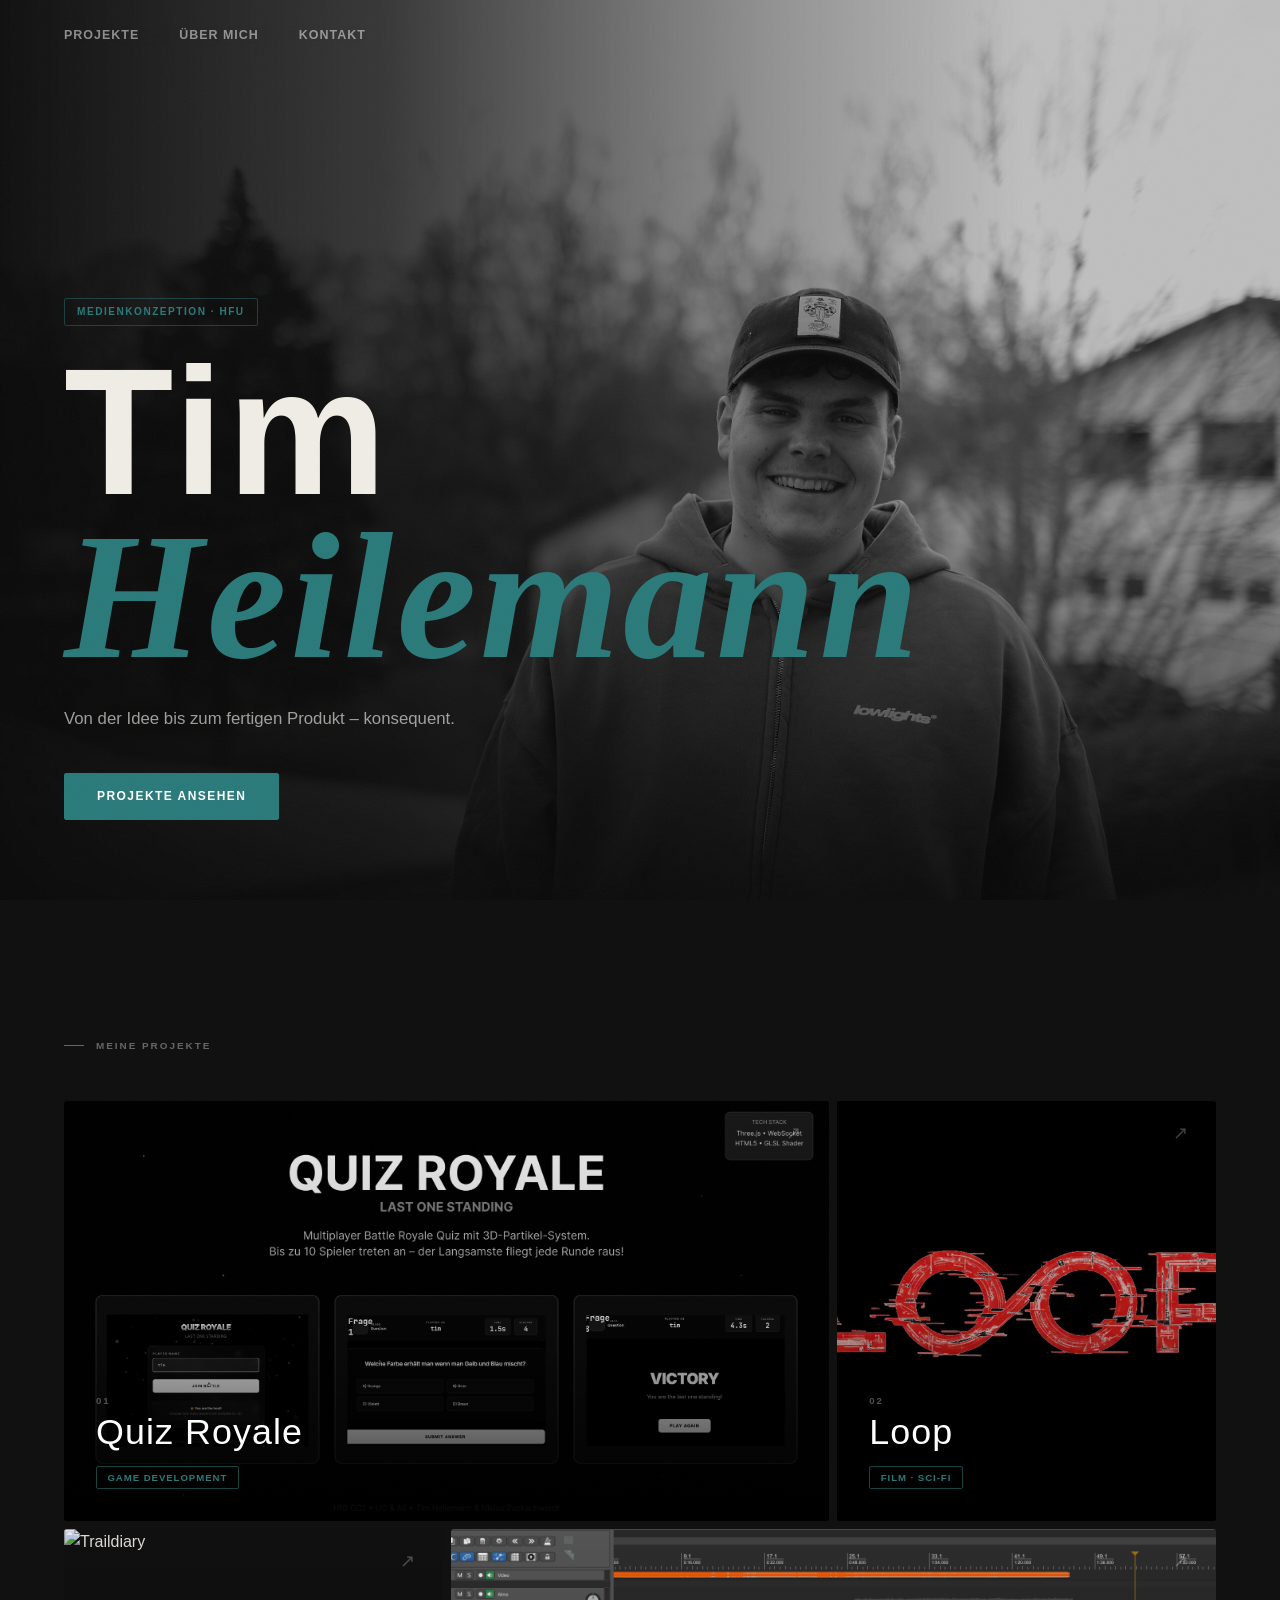
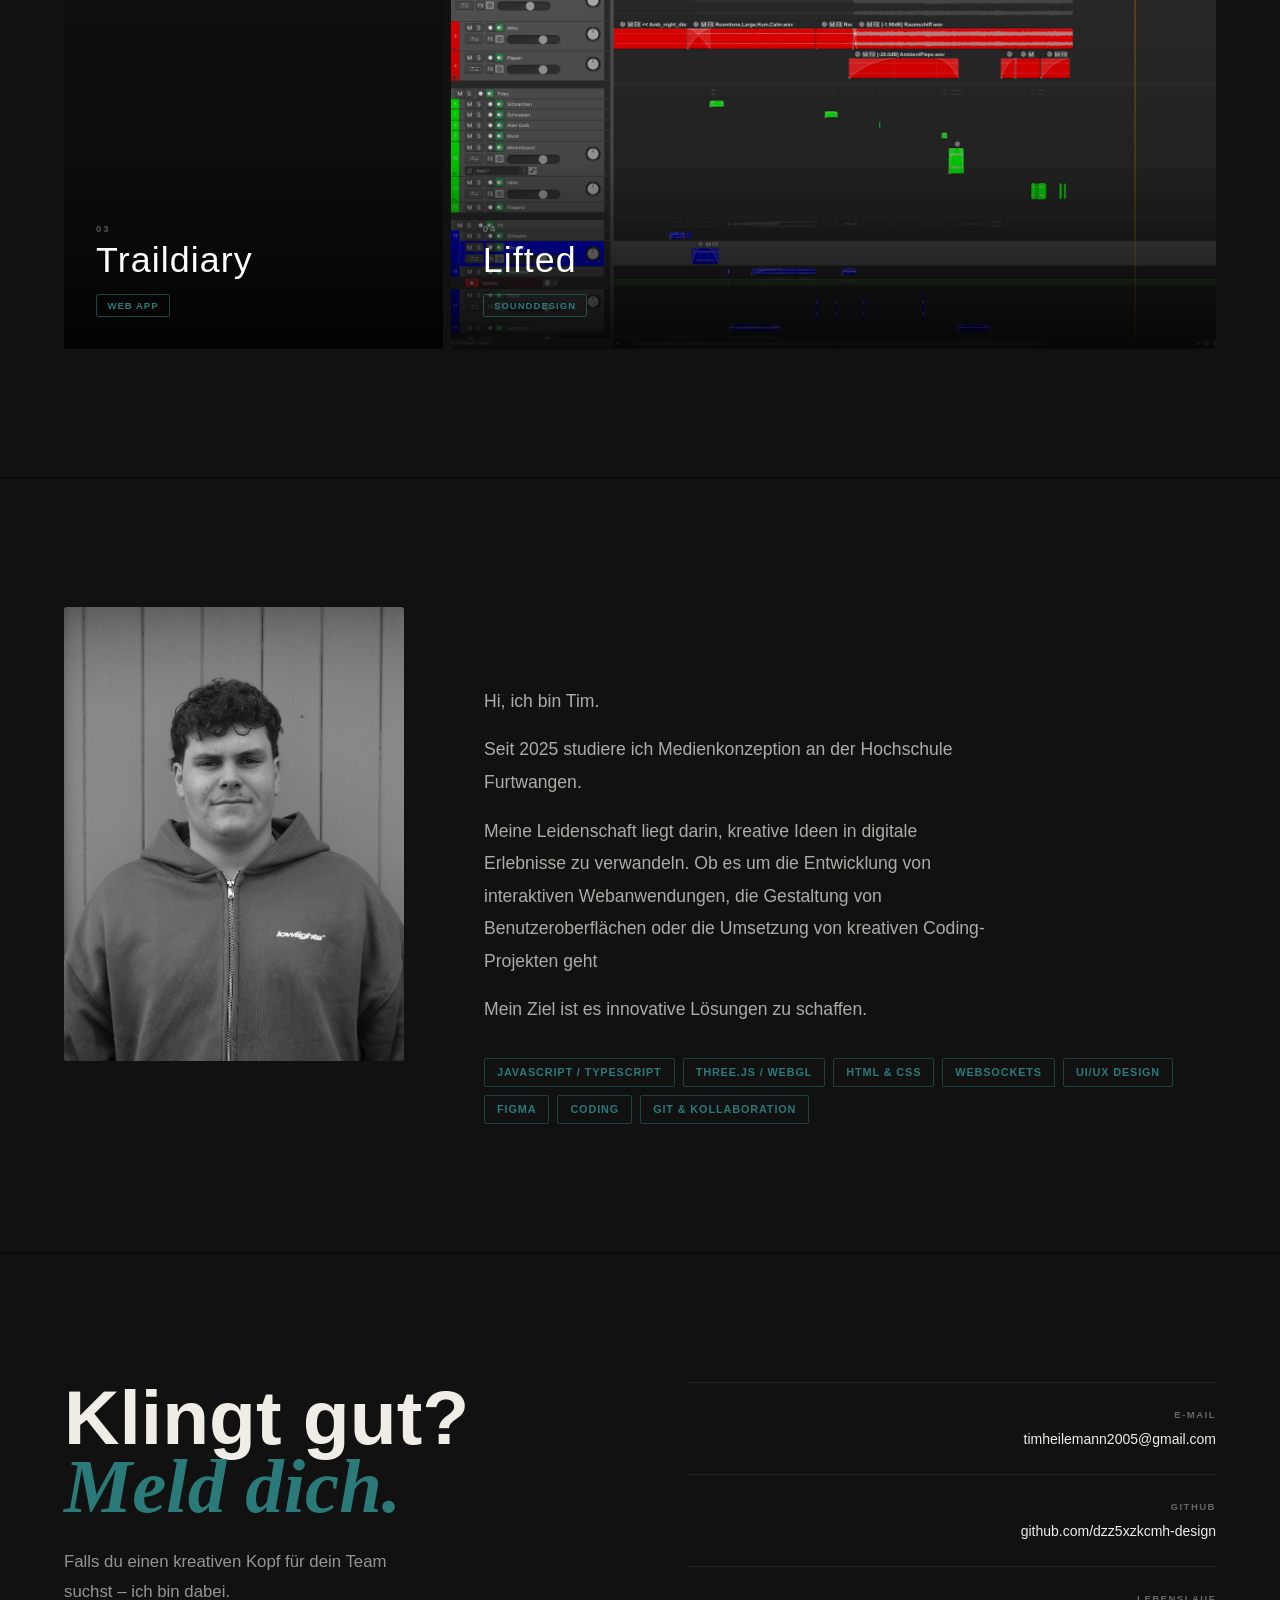
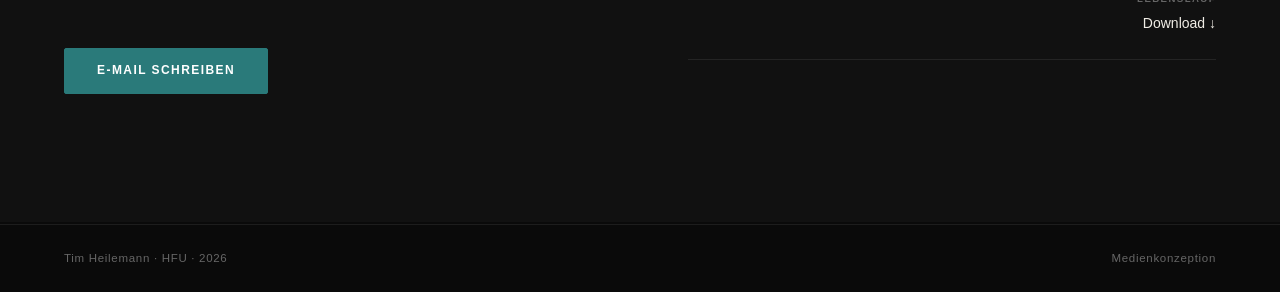
==== index.html @ 29edc364 "text rewrite" ====
<!DOCTYPE html>
<html lang="de">
<head>
  <meta charset="UTF-8">
  <meta name="viewport" content="width=device-width, initial-scale=1.0">
  <meta http-equiv="Content-Security-Policy" content="default-src 'self'; script-src 'self'; style-src 'self' 'unsafe-inline' https://fonts.googleapis.com; font-src 'self' https://fonts.gstatic.com; img-src 'self' data:; frame-src https://player.vimeo.com; form-action 'self' https://formspree.io; connect-src 'self' https://fonts.googleapis.com https://fonts.gstatic.com; base-uri 'self'; object-src 'none'">
  <title>Tim Heilemann — Portfolio</title>
  <link rel="preconnect" href="https://fonts.googleapis.com">
  <link rel="preconnect" href="https://fonts.gstatic.com" crossorigin>
  <link href="https://fonts.googleapis.com/css2?family=Syne:wght@400;500;700;800&family=Instrument+Serif:ital@0;1&family=Bebas+Neue&display=swap" rel="stylesheet">
  <link rel="stylesheet" href="style.css">
  <link rel="icon" type="image/x-icon" href="favicon.ico">
</head>
<body>

  <div class="cursor" id="cursor"></div>

  <nav>
    <button class="burger" id="burger" aria-label="Menü öffnen">
      <span></span><span></span><span></span>
    </button>
    <ul class="nav-links" id="nav-links">
      <li><a href="#projekte">Projekte</a></li>
      <li><a href="#about">Über mich</a></li>
      <li><a href="#kontakt">Kontakt</a></li>
    </ul>
  </nav>

  <section class="hero">
    <div class="hero-portrait">
      <img src="images/DSCF2323.JPG" alt="Tim Heilemann">
    </div>
    <div class="hero-fade"></div>
    <div class="hero-fade-bottom"></div>
    <div class="hero-content">
      <span class="hero-eyebrow">Medienkonzeption · HFU</span>
      <h1>Tim <br><em>Heilemann</em></h1>
      <p class="hero-sub">Von der Idee bis zum fertigen Produkt – konsequent.</p>
      <div class="hero-ctas">
        <a href="#projekte" class="btn btn-green">Projekte ansehen</a>
      </div>
    </div>
  </section>

  <section class="section" id="projekte">
    <div class="wrap">
      <div class="section-eyebrow">Meine Projekte</div>
    </div>
    <div class="projects-grid">

      <a class="project-card card-quiz-royale" href="quiz-royale.html">
        <img class="card-bg" src="images/quiz-royale-teaser.jpg" alt="Quiz Royale">
        <div class="card-overlay"></div>
        <div class="card-content">
          <span class="card-num">01</span>
          <span class="card-title">Quiz Royale</span>
          <span class="card-tag">Game Development</span>
        </div>
        <span class="card-arrow">↗</span>
      </a>

      <a class="project-card card-loop" href="loop.html">
        <img class="card-bg" src="images/loop-teaser.png" alt="Loop">
        <div class="card-overlay"></div>
        <div class="card-content">
          <span class="card-num">02</span>
          <span class="card-title">Loop</span>
          <span class="card-tag">Film · Sci-Fi</span>
        </div>
        <span class="card-arrow">↗</span>
      </a>

      <a class="project-card card-traildiary" href="traildiary.html">
        <img class="card-bg" src="images/traildiary1.png" alt="Traildiary">
        <div class="card-overlay"></div>
        <div class="card-content">
          <span class="card-num">03</span>
          <span class="card-title">Traildiary</span>
          <span class="card-tag">Web App</span>
        </div>
        <span class="card-arrow">↗</span>
      </a>

      <a class="project-card card-lifted" href="lifted.html">
        <img class="card-bg" src="images/Reaper.jpg" alt="Lifted">
        <div class="card-overlay"></div>
        <div class="card-content">
          <span class="card-num">04</span>
          <span class="card-title">Lifted</span>
          <span class="card-tag">Sounddesign</span>
        </div>
        <span class="card-arrow">↗</span>
      </a>

    </div>
  </section>

  <section class="section" id="about">
    <div class="wrap">
      <div class="about-grid">
        <div class="about-photo">
          <img src="images/DSCF2268.jpg" alt="Tim Heilemann">
        </div>
        <div class="about-text">
          <div class="section-eyebrow">Über mich</div>
         
        <p> Hi, ich bin Tim. </p>

        <p>   Seit 2025 studiere ich Medienkonzeption an der Hochschule Furtwangen. </p>

        <p>  Meine Leidenschaft liegt darin, kreative Ideen in digitale Erlebnisse zu verwandeln. 
            Ob es um die Entwicklung von interaktiven Webanwendungen, die Gestaltung von Benutzeroberflächen
            oder die Umsetzung von kreativen Coding-Projekten geht</p>

        <p> Mein Ziel ist es innovative Lösungen zu schaffen. </p>
        
       
          <div class="skills-tags">
            <span class="skill-tag">JavaScript / TypeScript</span>
            <span class="skill-tag">Three.js / WebGL</span>
            <span class="skill-tag">HTML &amp; CSS</span>
            <span class="skill-tag">WebSockets</span>
            <span class="skill-tag">UI/UX Design</span>
            <span class="skill-tag">Figma</span>
            <span class="skill-tag">Coding</span>
            <span class="skill-tag">Git &amp; Kollaboration</span>
          </div>
        </div>
      </div>
    </div>
  </section>

  <section class="section" id="kontakt">
    <div class="wrap">
      <div class="contact-grid">
        <div class="contact-left">
          <h2>Klingt gut? <br><em>Meld dich.</em></h2>
          <p>Falls du einen kreativen Kopf für dein Team suchst – ich bin dabei.</p>
          <a href="mailto:timheilemann2005@gmail.com" class="btn btn-green">E-Mail schreiben</a>
        </div>
        <div class="contact-right">
          <a href="mailto:timheilemann2005@gmail.com" class="c-link">
            <span class="c-link-label">E-Mail</span>
            timheilemann2005@gmail.com
          </a>
          <a href="https://github.com/dzz5xzkcmh-design" class="c-link" target="_blank" rel="noopener noreferrer">
            <span class="c-link-label">GitHub</span>
            github.com/dzz5xzkcmh-design
          </a>
          <a href="Lebenslauf-TimHeilemann.pdf" download class="c-link">
            <span class="c-link-label">Lebenslauf</span>
            Download ↓
          </a>
        </div>
      </div>
    </div>
  </section>

  <footer class="footer-full">
    <span class="footer-text">Tim Heilemann · HFU · 2026</span>
    <span class="footer-right">Medienkonzeption</span>
  </footer>

  <script src="main.js"></script>
</body>
</html>
---- style.css ----
*, *::before, *::after { box-sizing: border-box; margin: 0; padding: 0; }

:root {
  --bg: #0a0a0a;
  --bg-2: #111111;
  --bg-3: #1a1a1a;
  --border: rgba(255, 255, 255, 0.08);
  --text: #f0ede6;
  --muted: #666666;
  --accent: #2a7a7a;
  --accent-dim: rgba(42, 122, 122, 0.15);
  --sans: 'Syne', sans-serif;
  --serif: 'Instrument Serif', Georgia, serif;
  --display: 'Bebas Neue', sans-serif;
}

.wrap { max-width: 1600px; margin: 0 auto; padding: 0 clamp(1.5rem, 5vw, 5rem); }

html { scroll-behavior: smooth; overflow-x: hidden; }
body {
  font-family: var(--sans);
  background: var(--bg);
  color: var(--text);
  font-size: 16px;
  line-height: 1.6;
  min-height: 100vh;
  overflow-x: hidden;
}

/* NAV */
nav {
  position: fixed; top: 0; left: 0; right: 0; height: 72px;
  background: transparent;
  z-index: 100;
  display: flex; align-items: center; justify-content: space-between;
  padding: 0 clamp(1.5rem, 5vw, 5rem);
  transition: background 0.4s, border-color 0.4s;
}
nav.scrolled {
  background: rgba(10, 10, 10, 0.97);
  backdrop-filter: blur(16px);
  border-bottom: 1px solid var(--border);
}
.nav-logo {
  font-family: var(--sans);
  font-weight: 800;
  font-size: 0.85rem;
  letter-spacing: 0.1em;
  text-transform: uppercase;
  color: var(--text);
  text-decoration: none;
  flex-shrink: 0;
  transition: opacity 0.2s;
}
.nav-logo:hover { opacity: 0.6; }

/* BURGER */
.burger {
  background: none; border: none; cursor: pointer;
  display: flex; flex-direction: column; justify-content: center; gap: 5px;
  padding: 0.5rem; margin-left: auto; z-index: 10;
}
.burger span {
  display: block; width: 22px; height: 2px;
  background: var(--text); border-radius: 2px;
  transition: transform 0.3s, opacity 0.2s;
}
.burger.open span:nth-child(1) { transform: translateY(7px) rotate(45deg); }
.burger.open span:nth-child(2) { opacity: 0; }
.burger.open span:nth-child(3) { transform: translateY(-7px) rotate(-45deg); }

/* NAV LINKS — mobile dropdown */
.nav-links {
  list-style: none;
  position: absolute; top: 72px; right: clamp(1.5rem, 5vw, 5rem);
  flex-direction: column; gap: 0;
  background: rgba(10, 10, 10, 0.98);
  backdrop-filter: blur(20px);
  border: 1px solid var(--border);
  border-radius: 3px; min-width: 200px;
  padding: 0.5rem 0;
  display: flex;
  opacity: 0; pointer-events: none;
  transform: translateY(-6px);
  transition: opacity 0.2s, transform 0.2s;
}
.nav-links.open { opacity: 1; pointer-events: all; transform: translateY(0); }
.nav-links a {
  display: block; padding: 0.85rem 1.5rem;
  font-size: 0.78rem; font-weight: 600; letter-spacing: 0.08em; text-transform: uppercase;
  color: rgba(255, 255, 255, 0.55); text-decoration: none;
  transition: color 0.15s, background 0.15s;
}
.nav-links a:hover { color: var(--text); background: rgba(255, 255, 255, 0.04); }

/* NAV LINKS — desktop horizontal */
@media (min-width: 769px) {
  .burger { display: none; }
  .nav-links {
    position: static;
    flex-direction: row; gap: 2.5rem;
    background: transparent; border: none; border-radius: 0;
    min-width: 0; padding: 0;
    opacity: 1; pointer-events: all; transform: none;
  }
  .nav-links a {
    padding: 0;
    font-size: 0.78rem;
    color: rgba(255, 255, 255, 0.5);
  }
  .nav-links a:hover { background: transparent; color: var(--text); }
}

/* HERO */
.hero {
  position: relative; overflow: hidden;
  min-height: 100vh;
  display: flex; align-items: flex-end;
}
.hero-portrait {
  position: absolute; inset: 0;
  pointer-events: none; will-change: transform;
}
.hero-portrait img {
  width: 100%; height: 115%; margin-top: -7.5%;
  object-fit: cover; object-position: 65% 20%; display: block;
  filter: grayscale(1) contrast(1.05) brightness(0.75);
}
.hero-fade {
  position: absolute; inset: 0;
  background: linear-gradient(to right,
    rgba(10,10,10,0.97) 0%,
    rgba(10,10,10,0.75) 30%,
    rgba(10,10,10,0.25) 60%,
    transparent 80%);
  pointer-events: none; z-index: 1;
}
.hero-fade-bottom {
  position: absolute; inset: 0;
  background: linear-gradient(to top,
    rgba(10,10,10,0.85) 0%,
    transparent 40%);
  pointer-events: none; z-index: 1;
}
.hero-content {
  position: relative; z-index: 3;
  padding: 0 clamp(1.5rem, 5vw, 5rem) 5rem;
  max-width: 740px;
}
.hero-eyebrow {
  display: inline-flex; align-items: center; gap: 0.6rem;
  font-size: 0.63rem; font-weight: 700; letter-spacing: 0.15em; text-transform: uppercase;
  color: var(--accent);
  border: 1px solid rgba(42, 122, 122, 0.45);
  padding: 0.3rem 0.75rem; border-radius: 2px;
  margin-bottom: 1.5rem;
}
.hero h1 {
  font-family: var(--display);
  font-size: clamp(5rem, 14vw, 13rem);
  line-height: 0.92; letter-spacing: 0.02em;
  color: var(--text);
  margin-bottom: 1.5rem;
}
.hero h1 em {
  font-family: var(--serif);
  font-style: italic;
  color: var(--accent);
  display: block;
}
.hero-sub {
  font-size: 1.05rem;
  color: rgba(240, 237, 230, 0.65);
  max-width: 420px;
  margin-bottom: 2.5rem;
  line-height: 1.75; font-weight: 400;
}

/* BUTTONS */
.btn {
  display: inline-block;
  padding: 0.8rem 2rem;
  font-family: var(--sans); font-size: 0.75rem; font-weight: 700;
  letter-spacing: 0.12em; text-transform: uppercase;
  border-radius: 2px; text-decoration: none;
  transition: all 0.2s; cursor: pointer; border: 1px solid transparent;
}
.btn-green {
  background: var(--accent);
  color: #fff;
  border-color: var(--accent);
}
.btn-green:hover {
  background: #3a9090;
  border-color: #3a9090;
}
.btn-ghost {
  background: transparent;
  color: var(--text);
  border-color: rgba(240, 237, 230, 0.25);
}
.btn-ghost:hover { border-color: var(--text); }

/* SECTIONS */
.section { padding: 8rem 0; background: var(--bg-2); margin-bottom: 2px; }
.section-eyebrow {
  font-size: 0.62rem; font-weight: 700; letter-spacing: 0.2em; text-transform: uppercase;
  color: var(--muted);
  display: inline-flex; align-items: center; gap: 0.75rem;
  margin-bottom: 3rem;
}
.section-eyebrow::before {
  content: ''; display: block;
  width: 20px; height: 1px;
  background: var(--muted);
}

/* PROJECT GRID */
.projects-grid {
  display: grid;
  grid-template-columns: repeat(3, 1fr);
  grid-template-rows: 420px 420px;
  gap: 8px;
  padding: 0 clamp(1.5rem, 5vw, 5rem);
}
.card-quiz-royale { grid-column: 1 / 3; }
.card-loop        { grid-column: 3; }
.card-traildiary  { grid-column: 1; }
.card-lifted      { grid-column: 2 / 4; }

.project-card {
  position: relative; overflow: hidden;
  text-decoration: none; color: inherit;
  border-radius: 3px;
  background: var(--bg-2);
  display: block;
  /* fly-in animation */
  opacity: 0;
  transform: translateY(52px);
  transition:
    opacity 0.75s cubic-bezier(0.16, 1, 0.3, 1),
    transform 0.75s cubic-bezier(0.16, 1, 0.3, 1);
}
.project-card:nth-child(1) { transition-delay: 0s; }
.project-card:nth-child(2) { transition-delay: 0.12s; }
.project-card:nth-child(3) { transition-delay: 0.24s; }
.project-card:nth-child(4) { transition-delay: 0.36s; }
.project-card.visible { opacity: 1; transform: translateY(0); }

.card-bg {
  position: absolute; inset: 0;
  width: 100%; height: 100%;
  object-fit: cover; display: block;
  transition: transform 0.7s cubic-bezier(0.4, 0, 0.2, 1);
}
.project-card:hover .card-bg { transform: scale(1.05); }

.card-overlay {
  position: absolute; inset: 0;
  background: linear-gradient(to top,
    rgba(0,0,0,0.88) 0%,
    rgba(0,0,0,0.25) 45%,
    rgba(0,0,0,0.08) 100%);
  transition: background 0.4s;
}
.project-card:hover .card-overlay {
  background: linear-gradient(to top,
    rgba(0,0,0,0.92) 0%,
    rgba(0,0,0,0.4) 50%,
    rgba(0,0,0,0.15) 100%);
}

.card-content {
  position: absolute; bottom: 2rem; left: 2rem;
  z-index: 2;
}
.card-num {
  display: block;
  font-size: 0.6rem; font-weight: 700; letter-spacing: 0.2em;
  color: rgba(255,255,255,0.3); text-transform: uppercase;
  margin-bottom: 0.4rem;
}
.card-title {
  font-family: var(--display);
  font-size: clamp(1.75rem, 2.8vw, 2.6rem);
  letter-spacing: 0.03em;
  color: #fff;
  line-height: 1;
  margin-bottom: 0.75rem;
  display: block;
}
.card-tag {
  display: inline-block;
  font-size: 0.6rem; font-weight: 700; letter-spacing: 0.1em; text-transform: uppercase;
  color: var(--accent);
  border: 1px solid rgba(42, 122, 122, 0.55);
  padding: 0.2rem 0.65rem; border-radius: 2px;
}
.card-arrow {
  position: absolute; top: 1.5rem; right: 1.75rem;
  font-size: 1.1rem;
  color: rgba(255,255,255,0.25);
  z-index: 2;
  transition: color 0.25s, transform 0.25s;
  line-height: 1;
}
.project-card:hover .card-arrow {
  color: rgba(255,255,255,0.9);
  transform: translate(4px, -4px);
}

/* ABOUT */
.about-grid {
  display: grid;
  grid-template-columns: 340px 1fr;
  gap: 5rem;
  align-items: start;
}
.about-photo {
  border-radius: 3px; overflow: hidden;
  aspect-ratio: 3/4;
  background: var(--bg-3);
}
.about-photo img {
  width: 100%; height: 100%;
  object-fit: cover; object-position: center top; display: block;
  filter: grayscale(1);
}
.about-text { padding-top: 0.25rem; }
.about-text p {
  font-size: 1.1rem;
  color: rgba(240, 237, 230, 0.7);
  line-height: 1.85;
  margin-bottom: 1rem;
  max-width: 520px;
}
.skills-tags {
  display: flex; flex-wrap: wrap; gap: 0.5rem;
  margin-top: 2rem;
}
.skill-tag {
  display: inline-block;
  font-size: 0.68rem; font-weight: 700; letter-spacing: 0.08em; text-transform: uppercase;
  color: var(--accent);
  border: 1px solid rgba(42, 122, 122, 0.45);
  padding: 0.3rem 0.75rem; border-radius: 2px;
}

/* CONTACT */
.contact-grid {
  display: grid;
  grid-template-columns: 1fr 1fr;
  gap: 6rem;
  align-items: start;
}
.contact-left h2 {
  font-family: var(--display);
  font-size: clamp(3rem, 6vw, 6.5rem);
  line-height: 0.92;
  color: var(--text);
  margin-bottom: 1.5rem;
}
.contact-left h2 em {
  font-family: var(--serif);
  font-style: italic;
  color: var(--accent);
  display: block;
}
.contact-left p {
  font-size: 1.05rem;
  color: rgba(240, 237, 230, 0.6);
  line-height: 1.8;
  margin-bottom: 2.5rem;
  max-width: 360px;
}
.contact-right {
  display: flex; flex-direction: column;
  text-align: right;
}
.c-link {
  display: flex; flex-direction: column; align-items: flex-end;
  padding: 1.5rem 0;
  border-bottom: 1px solid var(--border);
  text-decoration: none; color: var(--text);
  font-size: 0.875rem;
  transition: color 0.2s;
}
.c-link:first-child { border-top: 1px solid var(--border); }
.c-link:hover { color: rgba(240, 237, 230, 0.5); }
.c-link-label {
  font-size: 0.6rem; font-weight: 700; letter-spacing: 0.15em; text-transform: uppercase;
  color: var(--muted);
  margin-bottom: 0.35rem;
}

/* FOOTER */
.footer-full {
  border-top: 1px solid var(--border);
  padding: 1.5rem clamp(1.5rem, 5vw, 5rem);
  display: flex; justify-content: space-between; align-items: center;
}
.footer-text, .footer-right {
  font-size: 0.72rem;
  color: var(--muted);
  letter-spacing: 0.06em;
}

/* DETAIL PAGES */
.project-hero { padding: calc(72px + 5rem) 0 4rem; position: relative; overflow: hidden; }
.back-link {
  display: inline-flex; align-items: center; gap: 0.5rem;
  font-size: 0.72rem; font-weight: 700; letter-spacing: 0.08em; text-transform: uppercase;
  color: rgba(255,255,255,0.4); text-decoration: none;
  margin-bottom: 3rem; transition: color 0.2s;
}
.back-link:hover { color: rgba(255,255,255,0.85); }
.project-hero-meta { display: flex; align-items: center; gap: 0.75rem; margin-bottom: 1.5rem; flex-wrap: wrap; }
.project-hero h1 {
  font-family: var(--display);
  font-size: clamp(3.5rem, 9vw, 9rem);
  line-height: 0.95; letter-spacing: 0.01em;
  color: var(--text); margin-bottom: 1.5rem;
}
.project-hero h1 em { font-family: var(--serif); font-style: italic; color: rgba(255,255,255,0.8); }
.project-hero-desc { font-size: 1.05rem; color: rgba(240,237,230,0.65); max-width: 600px; line-height: 1.75; margin-bottom: 2rem; }
.project-hero-links { display: flex; gap: 1rem; flex-wrap: wrap; }

.project-tag {
  display: inline-block;
  font-size: 0.6rem; font-weight: 700; letter-spacing: 0.1em; text-transform: uppercase;
  color: var(--accent);
  border: 1px solid rgba(42,122,122,0.5);
  padding: 0.2rem 0.65rem; border-radius: 2px;
}

.video-section { padding: 3rem 0; }
.video-wrap {
  position: relative; padding-bottom: 56.25%; height: 0; overflow: hidden;
  border-radius: 4px; background: #000;
}
.video-wrap iframe { position: absolute; top: 0; left: 0; width: 100%; height: 100%; border: none; }

.detail-grid { display: grid; grid-template-columns: 1fr 1fr; gap: 1.5rem; margin: 4rem 0; }
.detail-block {
  border: 1px solid var(--border); border-radius: 3px;
  padding: 2rem; background: rgba(255,255,255,0.03);
}
.detail-block h3 {
  font-size: 0.6rem; font-weight: 700; letter-spacing: 0.15em; text-transform: uppercase;
  color: var(--accent); margin-bottom: 1rem;
}
.detail-block ul { list-style: none; display: flex; flex-direction: column; gap: 0.5rem; }
.detail-block ul li {
  font-size: 0.875rem; color: rgba(255,255,255,0.5);
  display: flex; align-items: center; gap: 0.6rem;
}
.detail-block ul li::before {
  content: ''; display: block; width: 4px; height: 4px;
  background: var(--accent); border-radius: 50%; flex-shrink: 0;
}

.highlight-section { padding: 3rem 0; }
.highlight-section h2 { font-family: var(--display); font-size: 3rem; line-height: 1.1; color: var(--text); margin-bottom: 1.25rem; }
.highlight-section h2 em { font-family: var(--serif); font-style: italic; color: rgba(255,255,255,0.65); }
.highlight-section p { font-size: 1.05rem; color: rgba(240,237,230,0.65); line-height: 1.85; max-width: 680px; margin-bottom: 1rem; }

.film-quote {
  border-left: 2px solid var(--accent);
  padding: 1.25rem 2rem; margin: 3rem 0;
  background: rgba(42,122,122,0.07);
  border-radius: 0 3px 3px 0;
}
.film-quote p { font-family: var(--serif); font-size: 1.2rem; font-style: italic; color: rgba(240,237,230,0.75); line-height: 1.5; }

.divider { border: none; border-top: 1px solid var(--border); margin: 3rem 0; }

.nav-projects {
  display: flex; justify-content: space-between; align-items: center;
  padding: 2rem 0; border-top: 1px solid var(--border); margin-top: 4rem;
}
.nav-projects a {
  font-size: 0.78rem; font-weight: 700; letter-spacing: 0.08em; text-transform: uppercase;
  color: var(--muted); text-decoration: none; transition: color 0.2s;
}
.nav-projects a:hover { color: var(--text); }

/* PROJECT HERO BG */
.project-hero-bg { position: absolute; inset: 0; z-index: 0; pointer-events: none; }
.project-hero-bg img {
  width: 100%; height: 100%;
  object-fit: cover; object-position: center top; display: block;
  filter: brightness(0.35);
}
.project-hero-bg img.blurred { filter: brightness(0.3) blur(6px); transform: scale(1.03); }
.project-hero-bg img.centered { object-position: center center; }
.project-hero .wrap { position: relative; z-index: 1; }

/* LIFTED SPLIT */
.lifted-split { display: grid; grid-template-columns: 1fr 1fr; gap: 4rem; align-items: center; }
.lifted-split-text h2 { margin-bottom: 1.25rem; }
.lifted-split-img img { width: 100%; border-radius: 4px; display: block; }
.lifted-credit { font-size: 0.72rem; color: rgba(255,255,255,0.28); margin-top: 1.5rem; }

/* SCREENSHOTS */
.screenshots-section { padding: 3rem 0; }
.screenshots-grid { display: grid; grid-template-columns: repeat(3, 1fr); gap: 1rem; }
.screenshot-item { border-radius: 4px; overflow: hidden; aspect-ratio: 16/10; cursor: zoom-in; }
.screenshot-item img { width: 100%; height: 100%; object-fit: cover; display: block; transition: transform 0.4s ease; }
.screenshot-item:hover img { transform: scale(1.03); }

/* PROJECT IMG WRAP */
.project-img-wrap { max-width: 900px; margin: 0 auto; }
.project-img-wrap img { width: 100%; height: auto; display: block; border-radius: 6px; }

/* GRAIN TEXTURE */
body::after {
  content: ''; position: fixed; inset: 0;
  z-index: 9997; pointer-events: none;
  opacity: 0.035;
  background-image: url("data:image/svg+xml,%3Csvg xmlns='http://www.w3.org/2000/svg' width='300' height='300'%3E%3Cfilter id='n'%3E%3CfeTurbulence type='fractalNoise' baseFrequency='0.75' numOctaves='4' stitchTiles='stitch'/%3E%3C/filter%3E%3Crect width='300' height='300' filter='url(%23n)'/%3E%3C/svg%3E");
  animation: grain 0.5s steps(1) infinite;
}
@keyframes grain {
  0%  { background-position: 0% 0%; }
  10% { background-position: -5% -10%; }
  20% { background-position: -15% 5%; }
  30% { background-position: 7% -25%; }
  40% { background-position: -5% 25%; }
  50% { background-position: -15% 10%; }
  60% { background-position: 15% 0%; }
  70% { background-position: 0% 15%; }
  80% { background-position: 3% 35%; }
  90% { background-position: -10% 10%; }
}

/* CURSOR */
.cursor {
  position: fixed; width: 32px; height: 32px;
  background: transparent;
  border: 1.5px solid var(--accent);
  border-radius: 50%;
  pointer-events: none; z-index: 9999;
  top: 0; left: 0; transform: translate(-50%, -50%);
  transition: width 0.25s ease, height 0.25s ease, opacity 0.25s ease, border-color 0.25s ease;
  opacity: 0;
}
.cursor.active { opacity: 1; }
.cursor.hovered { width: 52px; height: 52px; border-color: rgba(42, 122, 122, 0.5); }

/* HERO LOAD ANIMATIONS */
@keyframes heroIn {
  from { opacity: 0; transform: translateY(36px); }
  to   { opacity: 1; transform: translateY(0); }
}
.hero-eyebrow   { animation: heroIn 1s cubic-bezier(0.16, 1, 0.3, 1) 0.05s both; }
.hero-content h1 { animation: heroIn 1s cubic-bezier(0.16, 1, 0.3, 1) 0.18s both; }
.hero-sub        { animation: heroIn 1s cubic-bezier(0.16, 1, 0.3, 1) 0.33s both; }
.hero-ctas       { animation: heroIn 1s cubic-bezier(0.16, 1, 0.3, 1) 0.48s both; }

/* SCROLL ANIMATIONS */
.fade-in {
  opacity: 0; transform: translateY(28px);
  transition: opacity 0.7s cubic-bezier(0.16, 1, 0.3, 1), transform 0.7s cubic-bezier(0.16, 1, 0.3, 1);
}
.fade-in.visible { opacity: 1; transform: translateY(0); }
.fade-in.delay-1 { transition-delay: 0.1s; }
.fade-in.delay-2 { transition-delay: 0.2s; }
.fade-in.delay-3 { transition-delay: 0.3s; }

/* LIGHTBOX */
.lightbox {
  position: fixed; inset: 0; z-index: 1000;
  background: rgba(0,0,0,0.93);
  display: flex; align-items: center; justify-content: center;
  opacity: 0; pointer-events: none; transition: opacity 0.25s;
}
.lightbox.open { opacity: 1; pointer-events: all; }
.lightbox img { max-width: 90vw; max-height: 90vh; object-fit: contain; border-radius: 3px; transform: scale(0.95); transition: transform 0.25s; }
.lightbox.open img { transform: scale(1); }
.lightbox-close { position: absolute; top: 1.5rem; right: 2rem; font-size: 2rem; color: rgba(255,255,255,0.45); cursor: pointer; line-height: 1; transition: color 0.2s; background: none; border: none; }
.lightbox-close:hover { color: #fff; }

/* RESPONSIVE */
@media (max-width: 900px) {
  .projects-grid {
    grid-template-columns: 1fr 1fr;
    grid-template-rows: 300px 300px;
  }
  .card-quiz-royale { grid-column: 1 / 3; }
  .card-loop        { grid-column: 1; }
  .card-traildiary  { grid-column: 2; }
  .card-lifted      { grid-column: 1 / 3; }
}

@media (max-width: 768px) {
  .screenshots-grid { grid-template-columns: 1fr; }
  .about-grid { grid-template-columns: 1fr; gap: 2.5rem; }
  .about-photo { max-width: 260px; aspect-ratio: 1/1; }
  .contact-grid { grid-template-columns: 1fr; gap: 3.5rem; }
  .contact-right { text-align: left; }
  .c-link { align-items: flex-start; }
  .detail-grid { grid-template-columns: 1fr; }
  .lifted-split { grid-template-columns: 1fr; }
  .nav-projects { flex-direction: column; gap: 0.75rem; align-items: flex-start; }
}

@media (max-width: 560px) {
  .projects-grid {
    grid-template-columns: 1fr;
    grid-template-rows: auto;
  }
  .card-quiz-royale,
  .card-loop,
  .card-traildiary,
  .card-lifted { grid-column: 1; height: 260px; }
  .hero h1 { font-size: clamp(3.5rem, 14vw, 6rem); }
  .hero-sub { font-size: 0.9rem; }
  .section { padding: 5rem 0; }
}
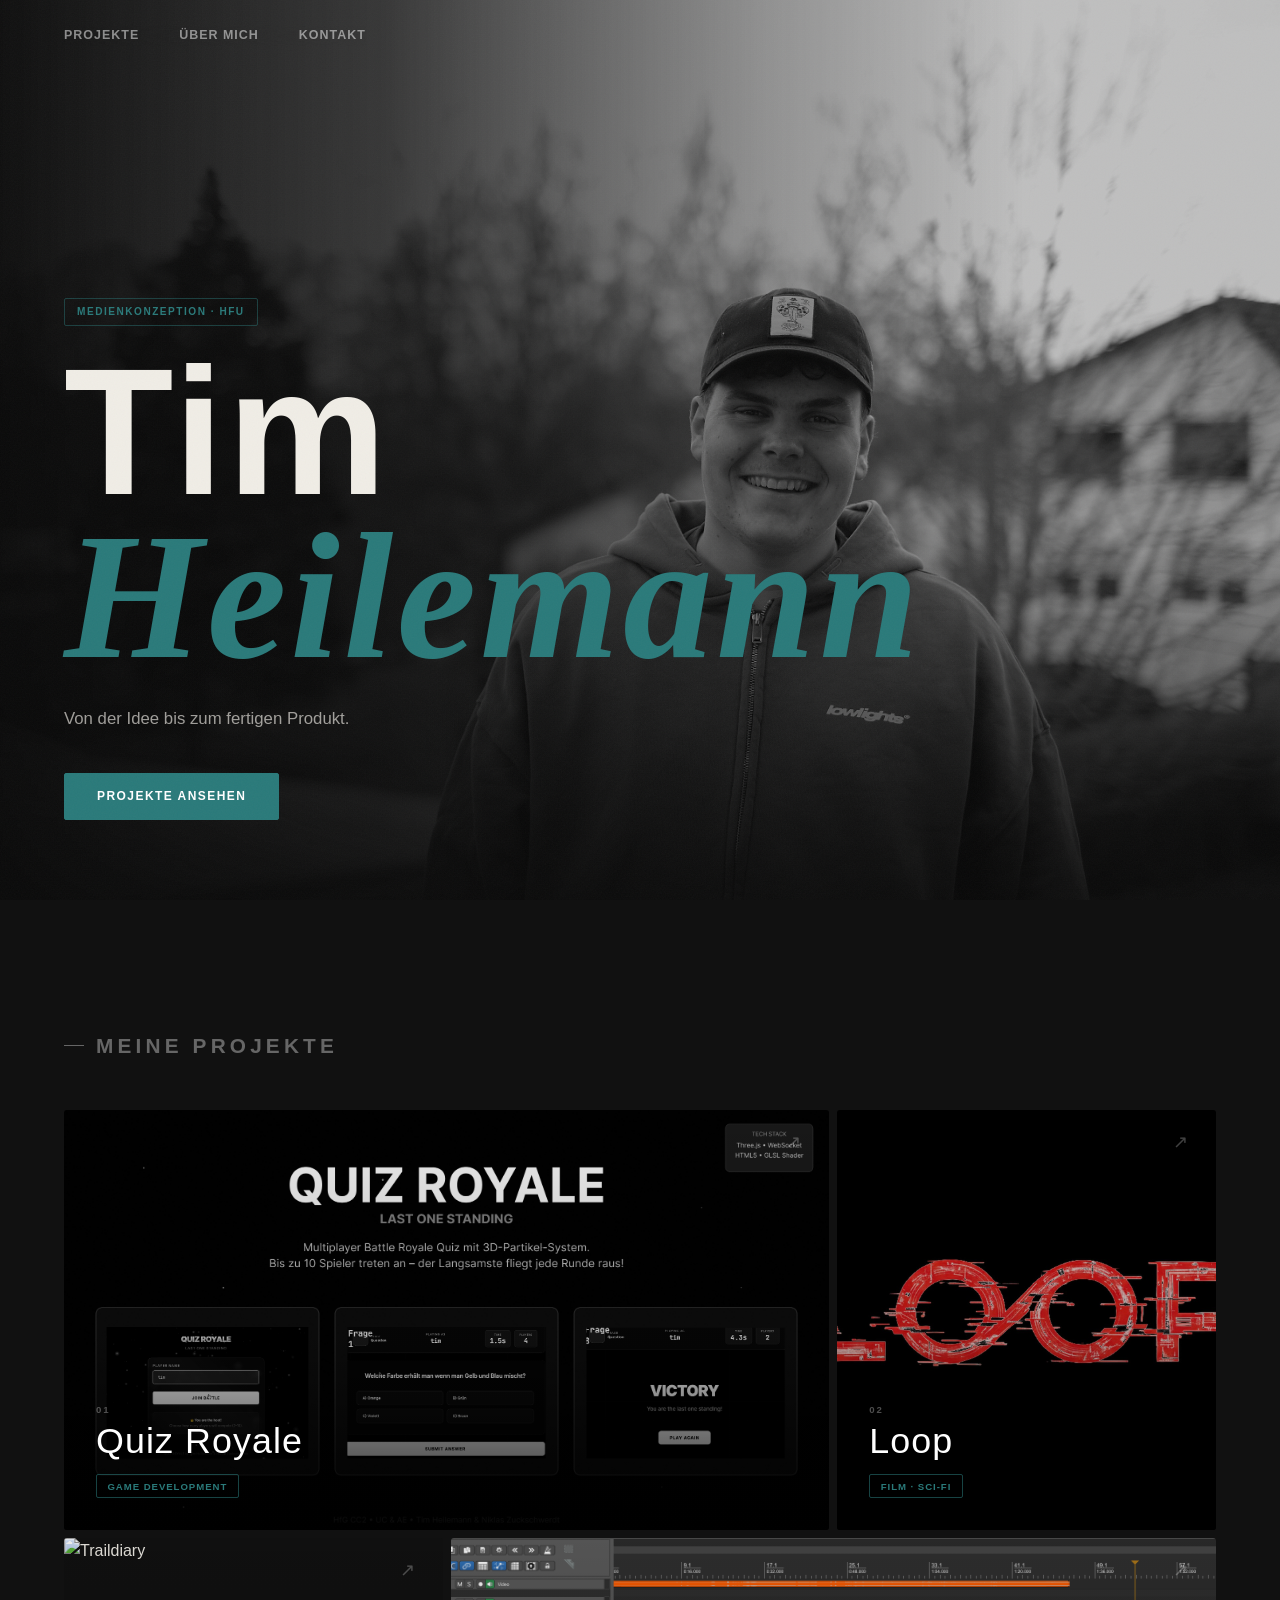
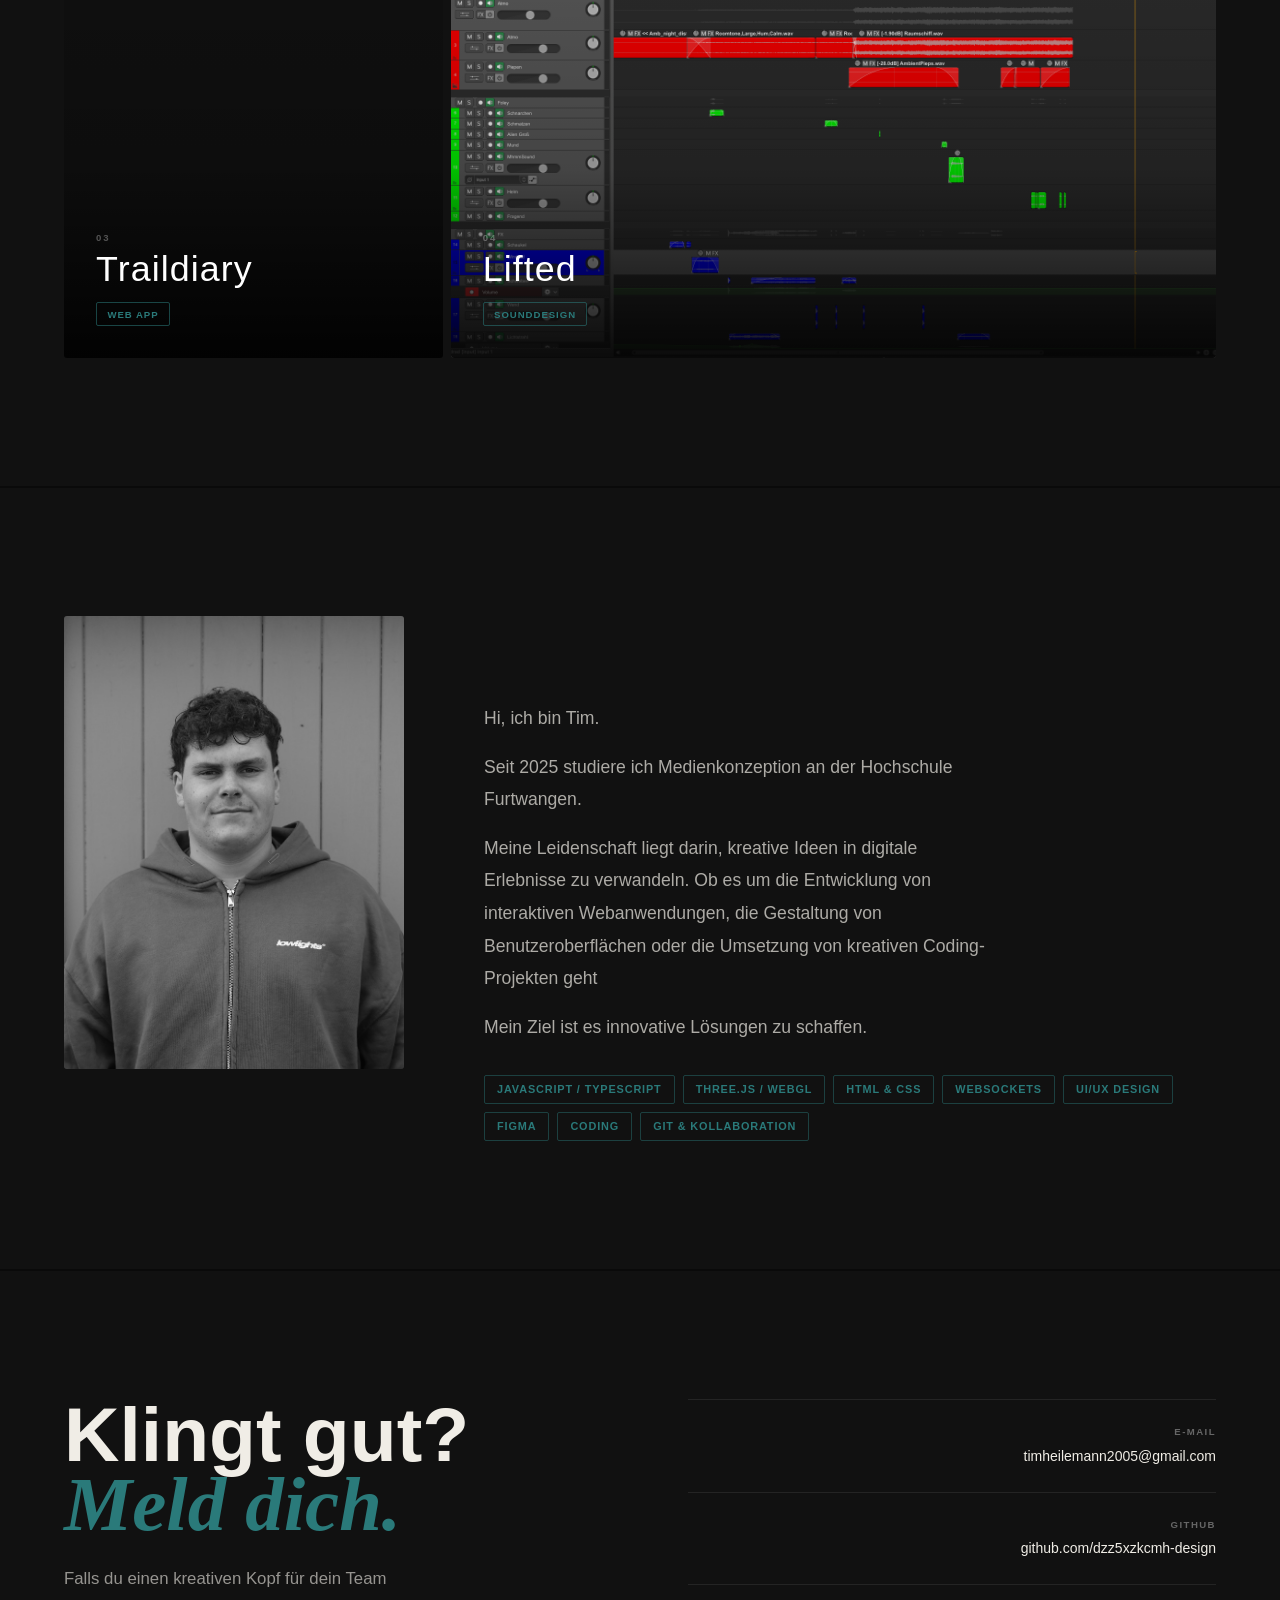
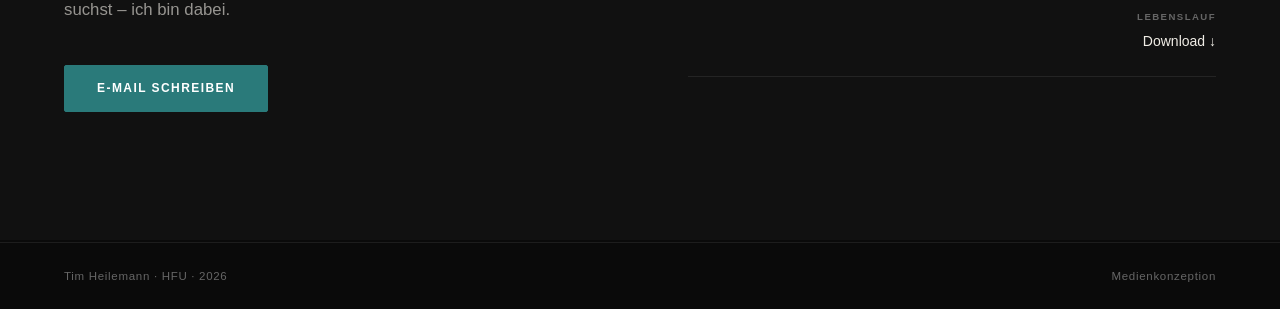
==== commit f1e38025: "index fix" ====
--- a/index.html
+++ b/index.html
@@ -35,7 +35,7 @@
     <div class="hero-content">
       <span class="hero-eyebrow">Medienkonzeption · HFU</span>
       <h1>Tim <br><em>Heilemann</em></h1>
-      <p class="hero-sub">Von der Idee bis zum fertigen Produkt – konsequent.</p>
+      <p class="hero-sub">Von der Idee bis zum fertigen Produkt.</p>
       <div class="hero-ctas">
         <a href="#projekte" class="btn btn-green">Projekte ansehen</a>
       </div>
--- a/style.css
+++ b/style.css
@@ -56,7 +56,7 @@
 
 /* BURGER */
 .burger {
-  background: none; border: none; cursor: pointer;
+  background: none; border: none;
   display: flex; flex-direction: column; justify-content: center; gap: 5px;
   padding: 0.5rem; margin-left: auto; z-index: 10;
 }
@@ -123,7 +123,7 @@
 }
 .hero-portrait img {
   width: 100%; height: 115%; margin-top: -7.5%;
-  object-fit: cover; object-position: 65% 20%; display: block;
+  object-fit: cover; object-position: 75% 20%; display: block;
   filter: grayscale(1) contrast(1.05) brightness(0.75);
 }
 .hero-fade {
@@ -157,7 +157,7 @@
 }
 .hero h1 {
   font-family: var(--display);
-  font-size: clamp(5rem, 14vw, 13rem);
+  font-size: clamp(4rem, 14vw, 12.6rem);
   line-height: 0.92; letter-spacing: 0.02em;
   color: var(--text);
   margin-bottom: 1.5rem;
@@ -183,7 +183,7 @@
   font-family: var(--sans); font-size: 0.75rem; font-weight: 700;
   letter-spacing: 0.12em; text-transform: uppercase;
   border-radius: 2px; text-decoration: none;
-  transition: all 0.2s; cursor: pointer; border: 1px solid transparent;
+  transition: all 0.2s; border: 1px solid transparent;
 }
 .btn-green {
   background: var(--accent);
@@ -204,7 +204,7 @@
 /* SECTIONS */
 .section { padding: 8rem 0; background: var(--bg-2); margin-bottom: 2px; }
 .section-eyebrow {
-  font-size: 0.62rem; font-weight: 700; letter-spacing: 0.2em; text-transform: uppercase;
+  font-size: 1.3rem; font-weight: 700; letter-spacing: 0.2em; text-transform: uppercase;
   color: var(--muted);
   display: inline-flex; align-items: center; gap: 0.75rem;
   margin-bottom: 3rem;
@@ -234,7 +234,6 @@
   border-radius: 3px;
   background: var(--bg-2);
   display: block;
-  /* fly-in animation */
   opacity: 0;
   transform: translateY(52px);
   transition:
@@ -504,7 +503,7 @@
 /* SCREENSHOTS */
 .screenshots-section { padding: 3rem 0; }
 .screenshots-grid { display: grid; grid-template-columns: repeat(3, 1fr); gap: 1rem; }
-.screenshot-item { border-radius: 4px; overflow: hidden; aspect-ratio: 16/10; cursor: zoom-in; }
+.screenshot-item { border-radius: 4px; overflow: hidden; aspect-ratio: 16/10; }
 .screenshot-item img { width: 100%; height: 100%; object-fit: cover; display: block; transition: transform 0.4s ease; }
 .screenshot-item:hover img { transform: scale(1.03); }
 
@@ -534,18 +533,19 @@
 }
 
 /* CURSOR */
+*, *::before, *::after, a, button, input, textarea, select { cursor: none !important; }
 .cursor {
-  position: fixed; width: 32px; height: 32px;
-  background: transparent;
-  border: 1.5px solid var(--accent);
+  position: fixed; width: 12px; height: 12px;
+  background:#f0ede6;
+  border: none;
   border-radius: 50%;
   pointer-events: none; z-index: 9999;
   top: 0; left: 0; transform: translate(-50%, -50%);
-  transition: width 0.25s ease, height 0.25s ease, opacity 0.25s ease, border-color 0.25s ease;
   opacity: 0;
+  transition: width 0.2s ease, height 0.2s ease, opacity 0.2s ease;
 }
 .cursor.active { opacity: 1; }
-.cursor.hovered { width: 52px; height: 52px; border-color: rgba(42, 122, 122, 0.5); }
+.cursor.hovered { width: 20px; height: 20px; }
 
 /* HERO LOAD ANIMATIONS */
 @keyframes heroIn {
@@ -577,14 +577,14 @@
 .lightbox.open { opacity: 1; pointer-events: all; }
 .lightbox img { max-width: 90vw; max-height: 90vh; object-fit: contain; border-radius: 3px; transform: scale(0.95); transition: transform 0.25s; }
 .lightbox.open img { transform: scale(1); }
-.lightbox-close { position: absolute; top: 1.5rem; right: 2rem; font-size: 2rem; color: rgba(255,255,255,0.45); cursor: pointer; line-height: 1; transition: color 0.2s; background: none; border: none; }
+.lightbox-close { position: absolute; top: 1.5rem; right: 2rem; font-size: 2rem; color: rgba(255,255,255,0.45); line-height: 1; transition: color 0.2s; background: none; border: none; }
 .lightbox-close:hover { color: #fff; }
 
 /* RESPONSIVE */
 @media (max-width: 900px) {
   .projects-grid {
     grid-template-columns: 1fr 1fr;
-    grid-template-rows: 300px 300px;
+    grid-template-rows: 300px 300px 300px;
   }
   .card-quiz-royale { grid-column: 1 / 3; }
   .card-loop        { grid-column: 1; }
@@ -617,3 +617,6 @@
   .hero-sub { font-size: 0.9rem; }
   .section { padding: 5rem 0; }
 }
+.card-quiz-royale .card-bg {
+  object-position: center 18%;
+}
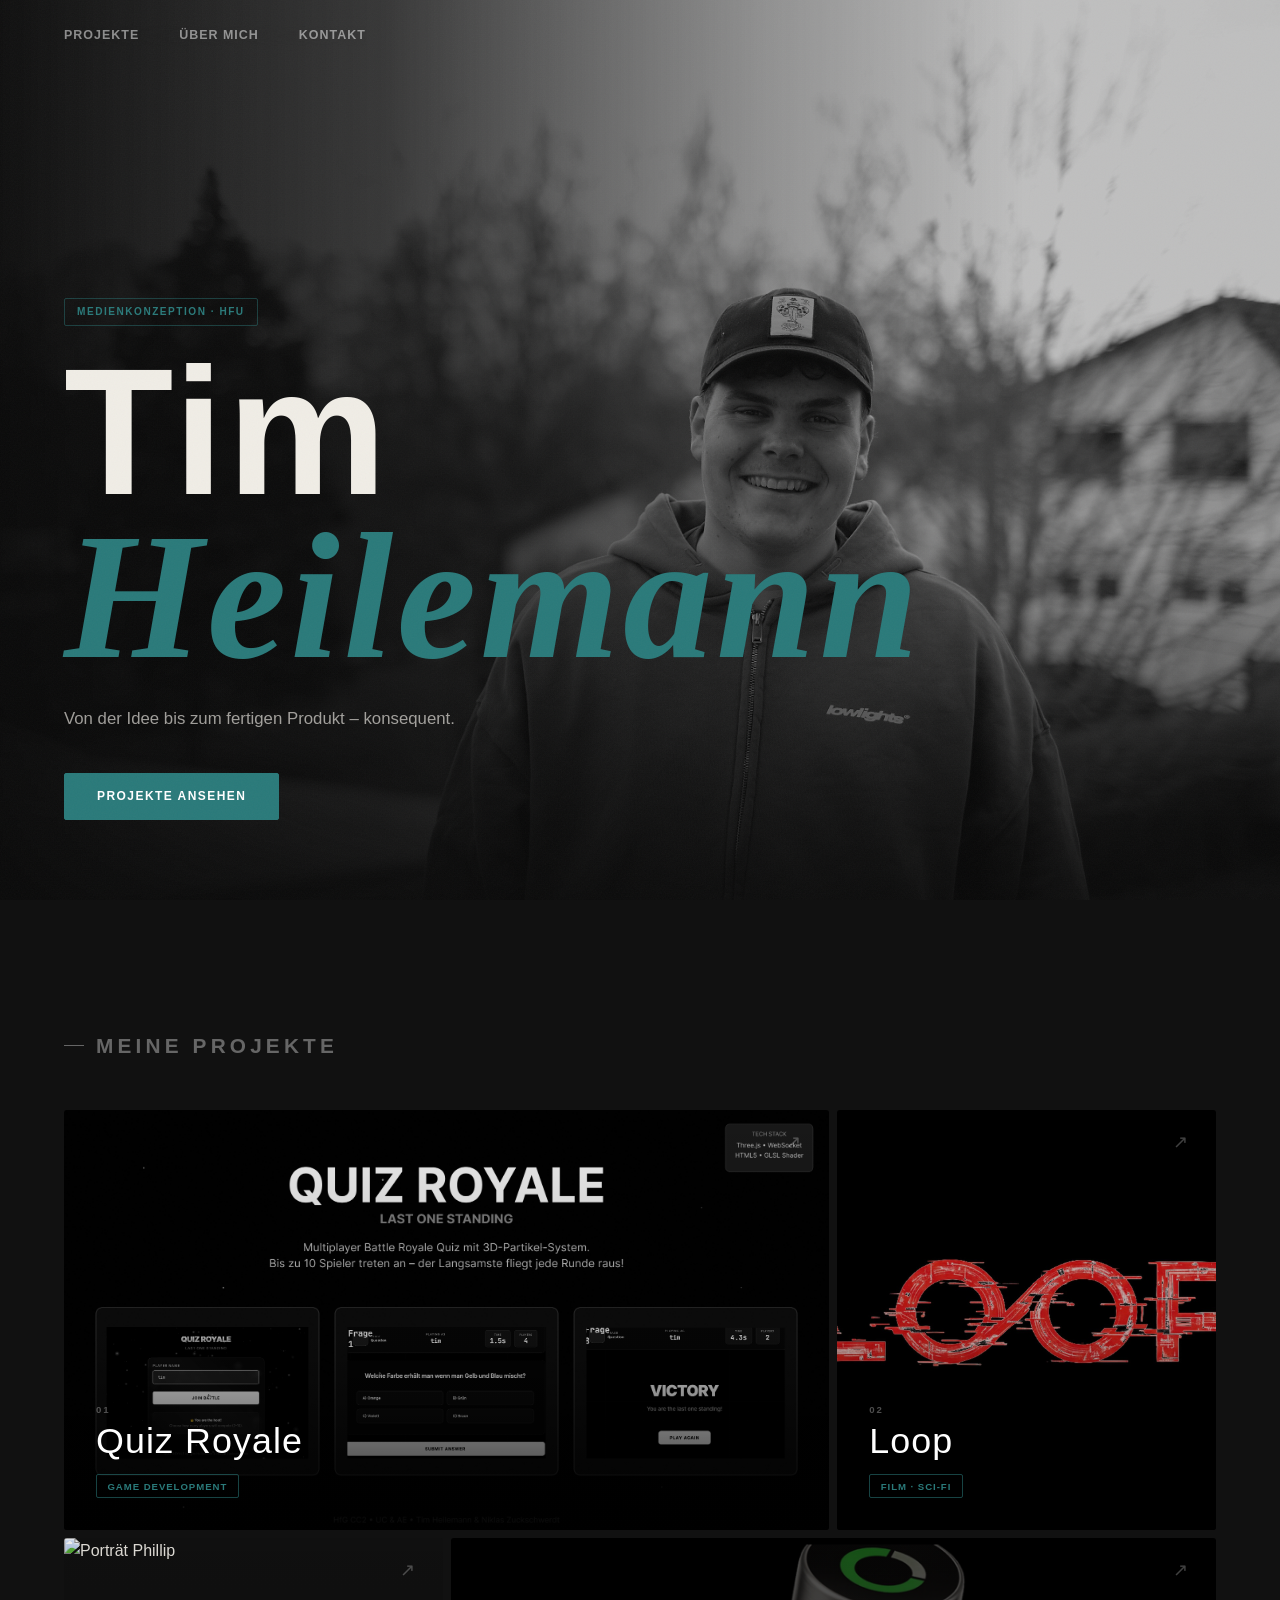
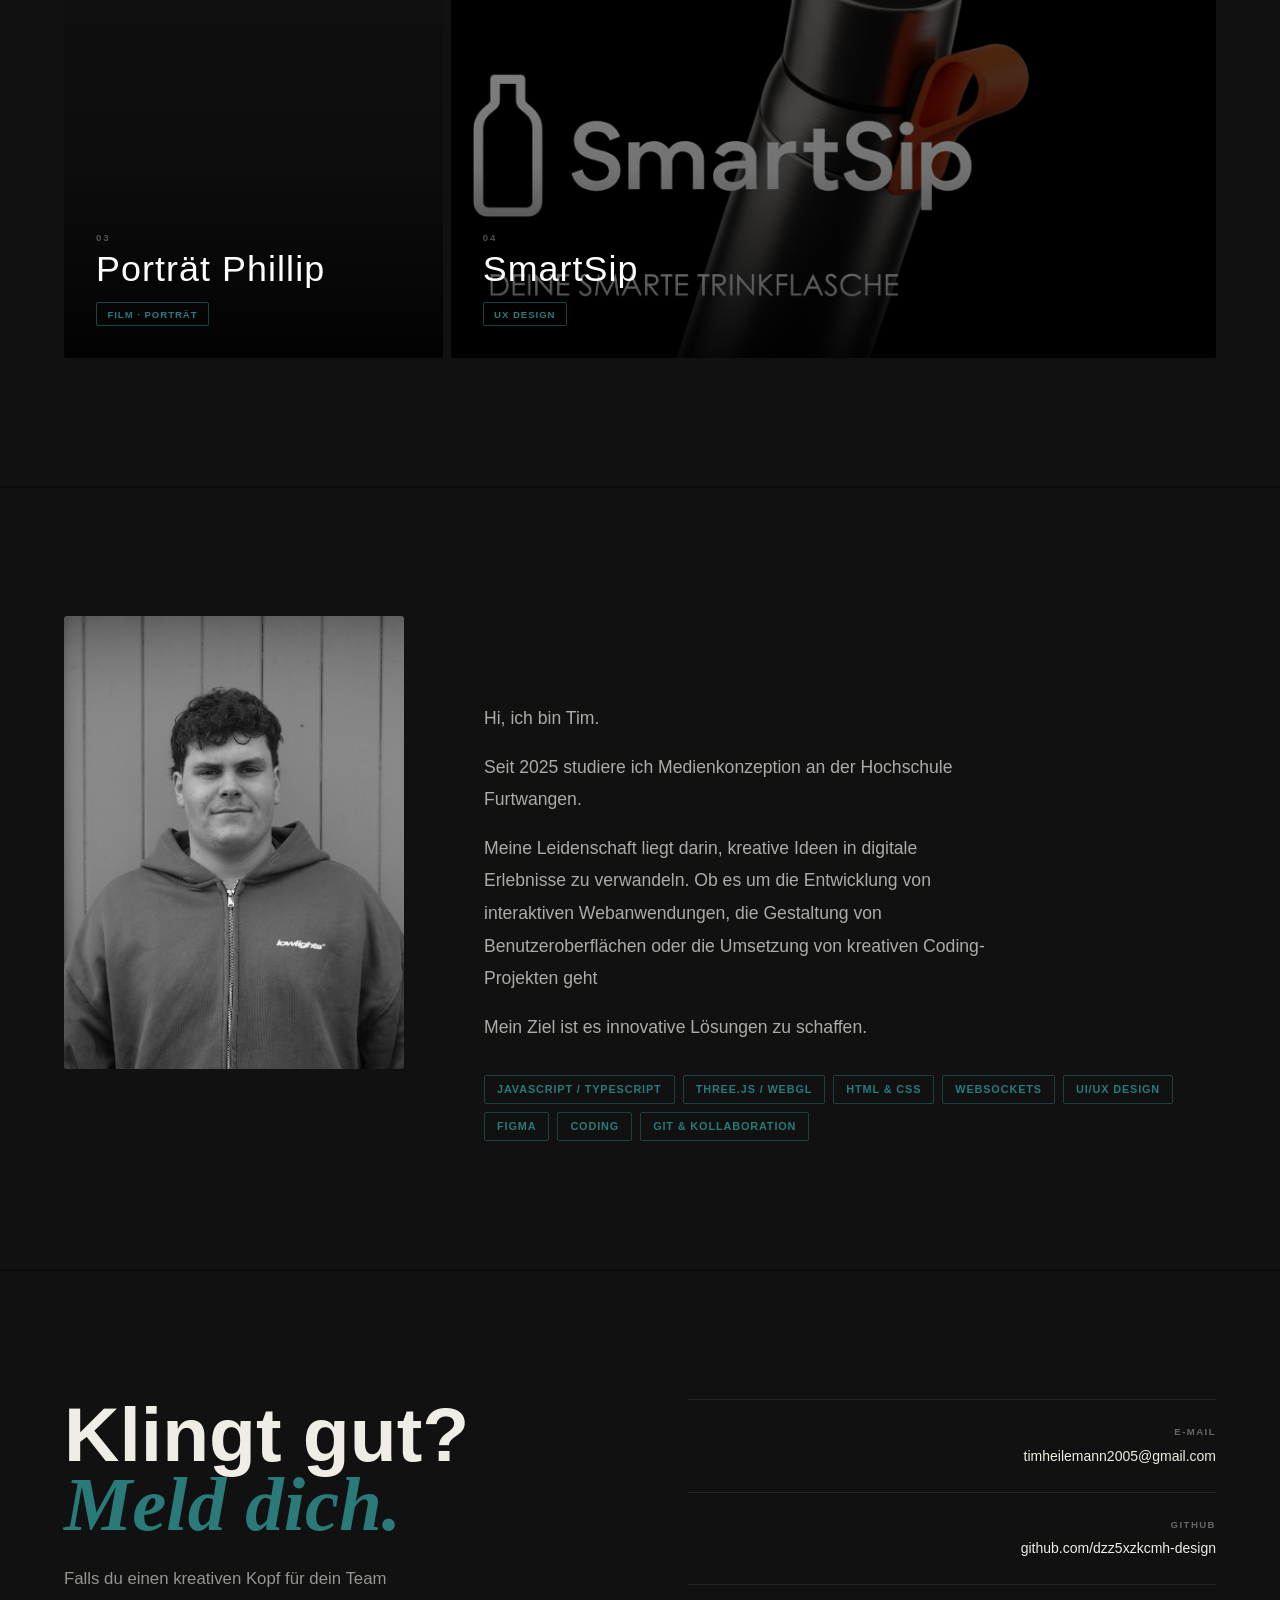
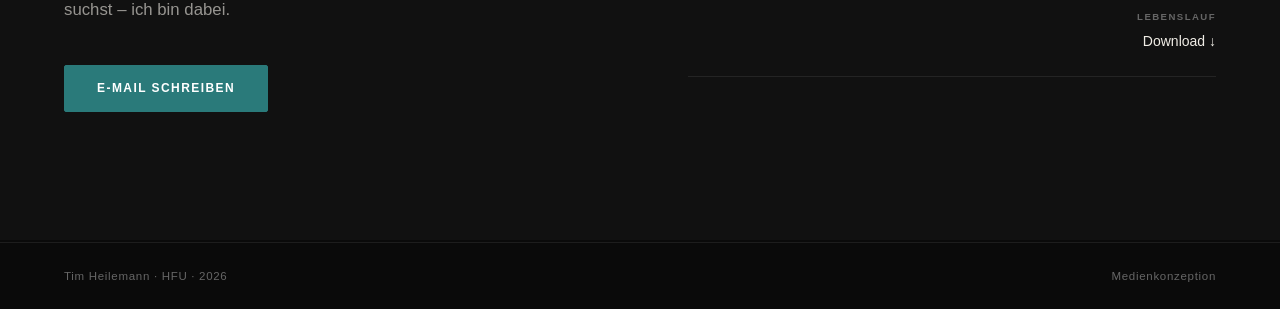
==== commit b318c0e2: "New Projects" ====
--- a/index.html
+++ b/index.html
@@ -3,7 +3,7 @@
 <head>
   <meta charset="UTF-8">
   <meta name="viewport" content="width=device-width, initial-scale=1.0">
-  <meta http-equiv="Content-Security-Policy" content="default-src 'self'; script-src 'self'; style-src 'self' 'unsafe-inline' https://fonts.googleapis.com; font-src 'self' https://fonts.gstatic.com; img-src 'self' data:; frame-src https://player.vimeo.com; form-action 'self' https://formspree.io; connect-src 'self' https://fonts.googleapis.com https://fonts.gstatic.com; base-uri 'self'; object-src 'none'">
+  <meta http-equiv="Content-Security-Policy" content="default-src 'self'; script-src 'self'; style-src 'self' 'unsafe-inline' https://fonts.googleapis.com; font-src 'self' https://fonts.gstatic.com; img-src 'self' data:; frame-src 'none'; form-action 'self' https://formspree.io; connect-src 'self' https://fonts.googleapis.com https://fonts.gstatic.com; base-uri 'self'; object-src 'none'">
   <title>Tim Heilemann — Portfolio</title>
   <link rel="preconnect" href="https://fonts.googleapis.com">
   <link rel="preconnect" href="https://fonts.gstatic.com" crossorigin>
@@ -35,7 +35,7 @@
     <div class="hero-content">
       <span class="hero-eyebrow">Medienkonzeption · HFU</span>
       <h1>Tim <br><em>Heilemann</em></h1>
-      <p class="hero-sub">Von der Idee bis zum fertigen Produkt.</p>
+      <p class="hero-sub">Von der Idee bis zum fertigen Produkt – konsequent.</p>
       <div class="hero-ctas">
         <a href="#projekte" class="btn btn-green">Projekte ansehen</a>
       </div>
@@ -70,24 +70,24 @@
         <span class="card-arrow">↗</span>
       </a>
 
-      <a class="project-card card-traildiary" href="traildiary.html">
-        <img class="card-bg" src="images/traildiary1.png" alt="Traildiary">
+      <a class="project-card card-video" href="videoportraet.html">
+        <img class="card-bg" src="images/videoportraet-teaser.jpg" alt="Porträt Phillip">
         <div class="card-overlay"></div>
         <div class="card-content">
           <span class="card-num">03</span>
-          <span class="card-title">Traildiary</span>
-          <span class="card-tag">Web App</span>
+          <span class="card-title">Porträt Phillip</span>
+          <span class="card-tag">Film · Porträt</span>
         </div>
         <span class="card-arrow">↗</span>
       </a>
 
-      <a class="project-card card-lifted" href="lifted.html">
-        <img class="card-bg" src="images/Reaper.jpg" alt="Lifted">
+      <a class="project-card card-smartsip" href="smartsip.html">
+        <img class="card-bg" src="images/smartsip-teaser.png" alt="SmartSip">
         <div class="card-overlay"></div>
         <div class="card-content">
           <span class="card-num">04</span>
-          <span class="card-title">Lifted</span>
-          <span class="card-tag">Sounddesign</span>
+          <span class="card-title">SmartSip</span>
+          <span class="card-tag">UX Design</span>
         </div>
         <span class="card-arrow">↗</span>
       </a>
@@ -103,18 +103,17 @@
         </div>
         <div class="about-text">
           <div class="section-eyebrow">Über mich</div>
-         
-        <p> Hi, ich bin Tim. </p>
 
-        <p>   Seit 2025 studiere ich Medienkonzeption an der Hochschule Furtwangen. </p>
+          <p>Hi, ich bin Tim.</p>
 
-        <p>  Meine Leidenschaft liegt darin, kreative Ideen in digitale Erlebnisse zu verwandeln. 
+          <p>Seit 2025 studiere ich Medienkonzeption an der Hochschule Furtwangen.</p>
+
+          <p>Meine Leidenschaft liegt darin, kreative Ideen in digitale Erlebnisse zu verwandeln.
             Ob es um die Entwicklung von interaktiven Webanwendungen, die Gestaltung von Benutzeroberflächen
             oder die Umsetzung von kreativen Coding-Projekten geht</p>
 
-        <p> Mein Ziel ist es innovative Lösungen zu schaffen. </p>
-        
-       
+          <p>Mein Ziel ist es innovative Lösungen zu schaffen.</p>
+
           <div class="skills-tags">
             <span class="skill-tag">JavaScript / TypeScript</span>
             <span class="skill-tag">Three.js / WebGL</span>
--- a/style.css
+++ b/style.css
@@ -225,8 +225,8 @@
 }
 .card-quiz-royale { grid-column: 1 / 3; }
 .card-loop        { grid-column: 3; }
-.card-traildiary  { grid-column: 1; }
-.card-lifted      { grid-column: 2 / 4; }
+.card-video  { grid-column: 1; }
+.card-smartsip      { grid-column: 2 / 4; }
 
 .project-card {
   position: relative; overflow: hidden;
@@ -588,8 +588,8 @@
   }
   .card-quiz-royale { grid-column: 1 / 3; }
   .card-loop        { grid-column: 1; }
-  .card-traildiary  { grid-column: 2; }
-  .card-lifted      { grid-column: 1 / 3; }
+  .card-video  { grid-column: 2; }
+  .card-smartsip      { grid-column: 1 / 3; }
 }
 
 @media (max-width: 768px) {
@@ -611,12 +611,20 @@
   }
   .card-quiz-royale,
   .card-loop,
-  .card-traildiary,
-  .card-lifted { grid-column: 1; height: 260px; }
+  .card-vidoe,
+  .card-smartsip { grid-column: 1; height: 260px; }
   .hero h1 { font-size: clamp(3.5rem, 14vw, 6rem); }
   .hero-sub { font-size: 0.9rem; }
   .section { padding: 5rem 0; }
 }
 .card-quiz-royale .card-bg {
   object-position: center 18%;
-}+}
+
+/* ── SmartSip Farbfelder ── */
+.swatches{display:grid;grid-template-columns:repeat(6,1fr);gap:12px;margin-top:2rem}
+.swatch{border:1px solid rgba(240,237,230,.12);border-radius:8px;overflow:hidden;background:var(--bg-2)}
+.swatch-color{height:80px}
+.swatch-info{display:flex;flex-direction:column;gap:2px;padding:10px;font-size:.75rem;color:var(--text)}
+.swatch-info span:last-child{color:var(--muted)}
+@media (max-width:768px){.swatches{grid-template-columns:repeat(3,1fr)}}
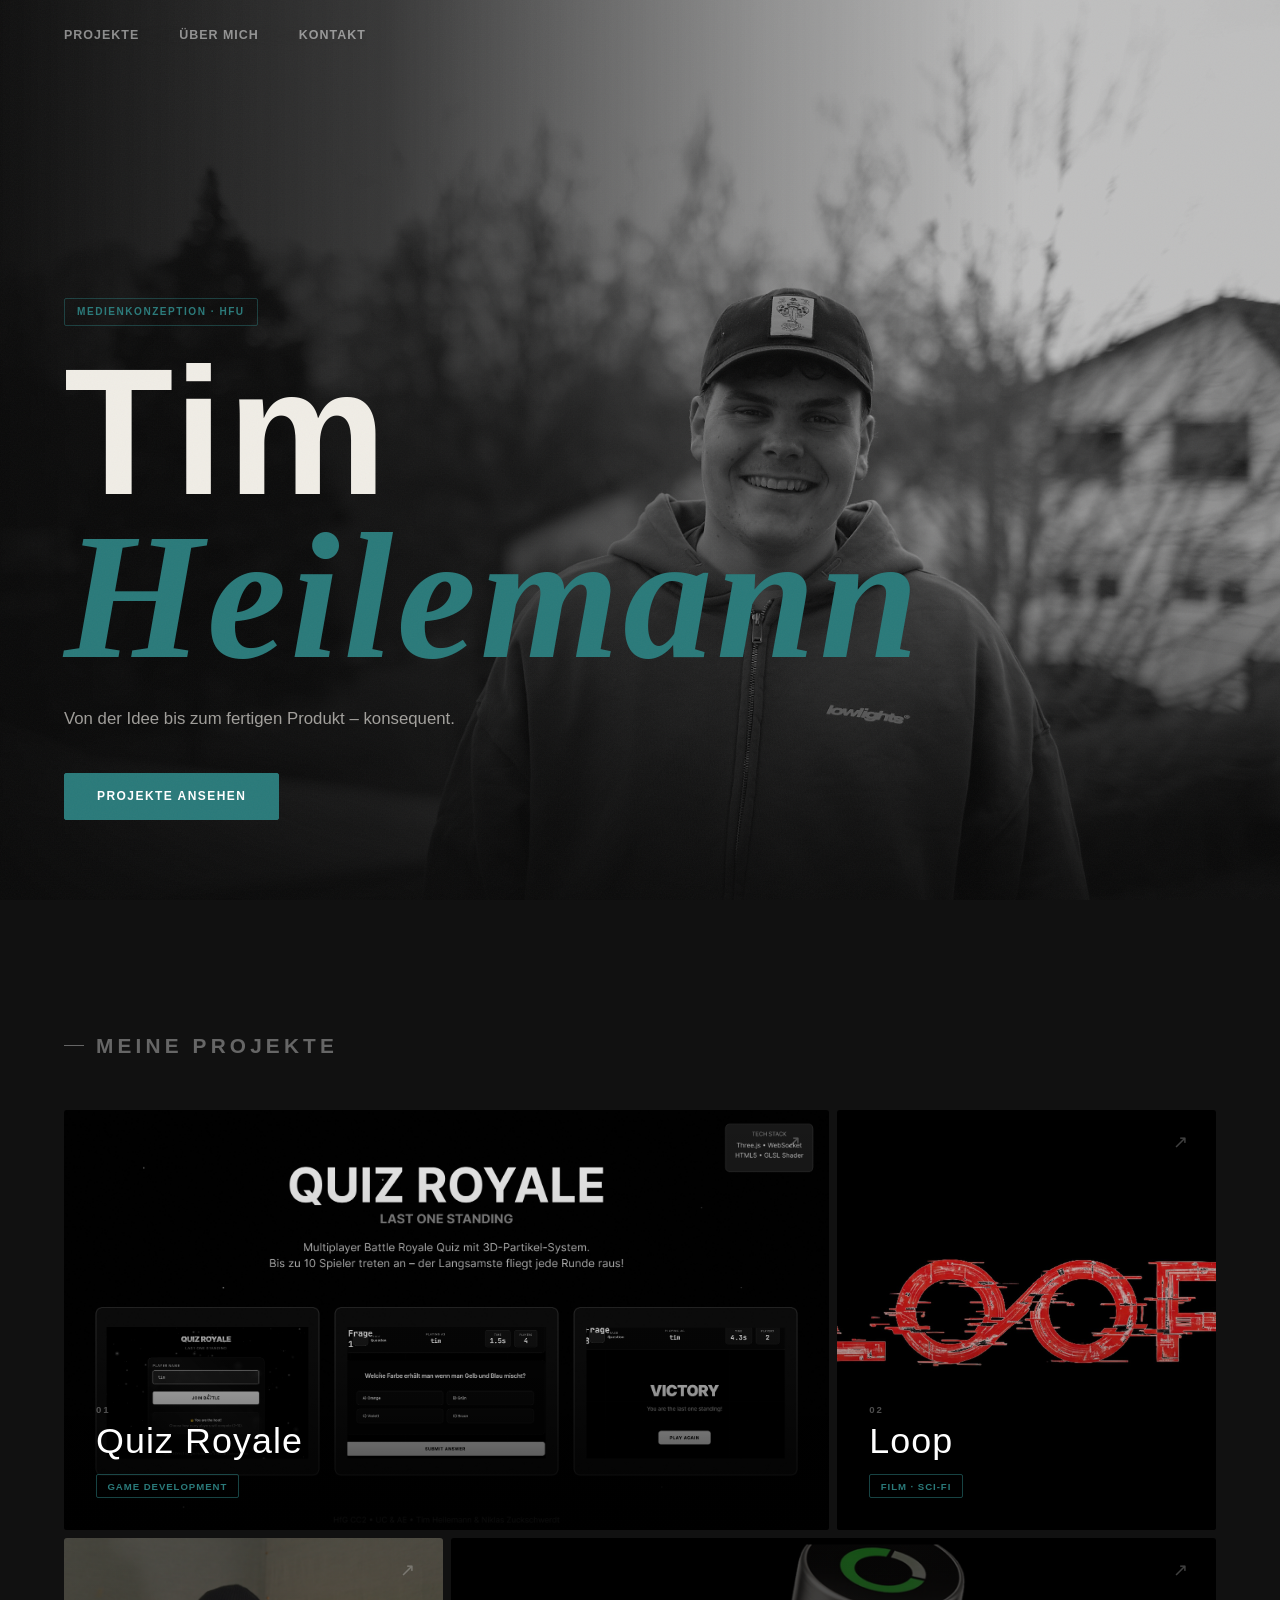
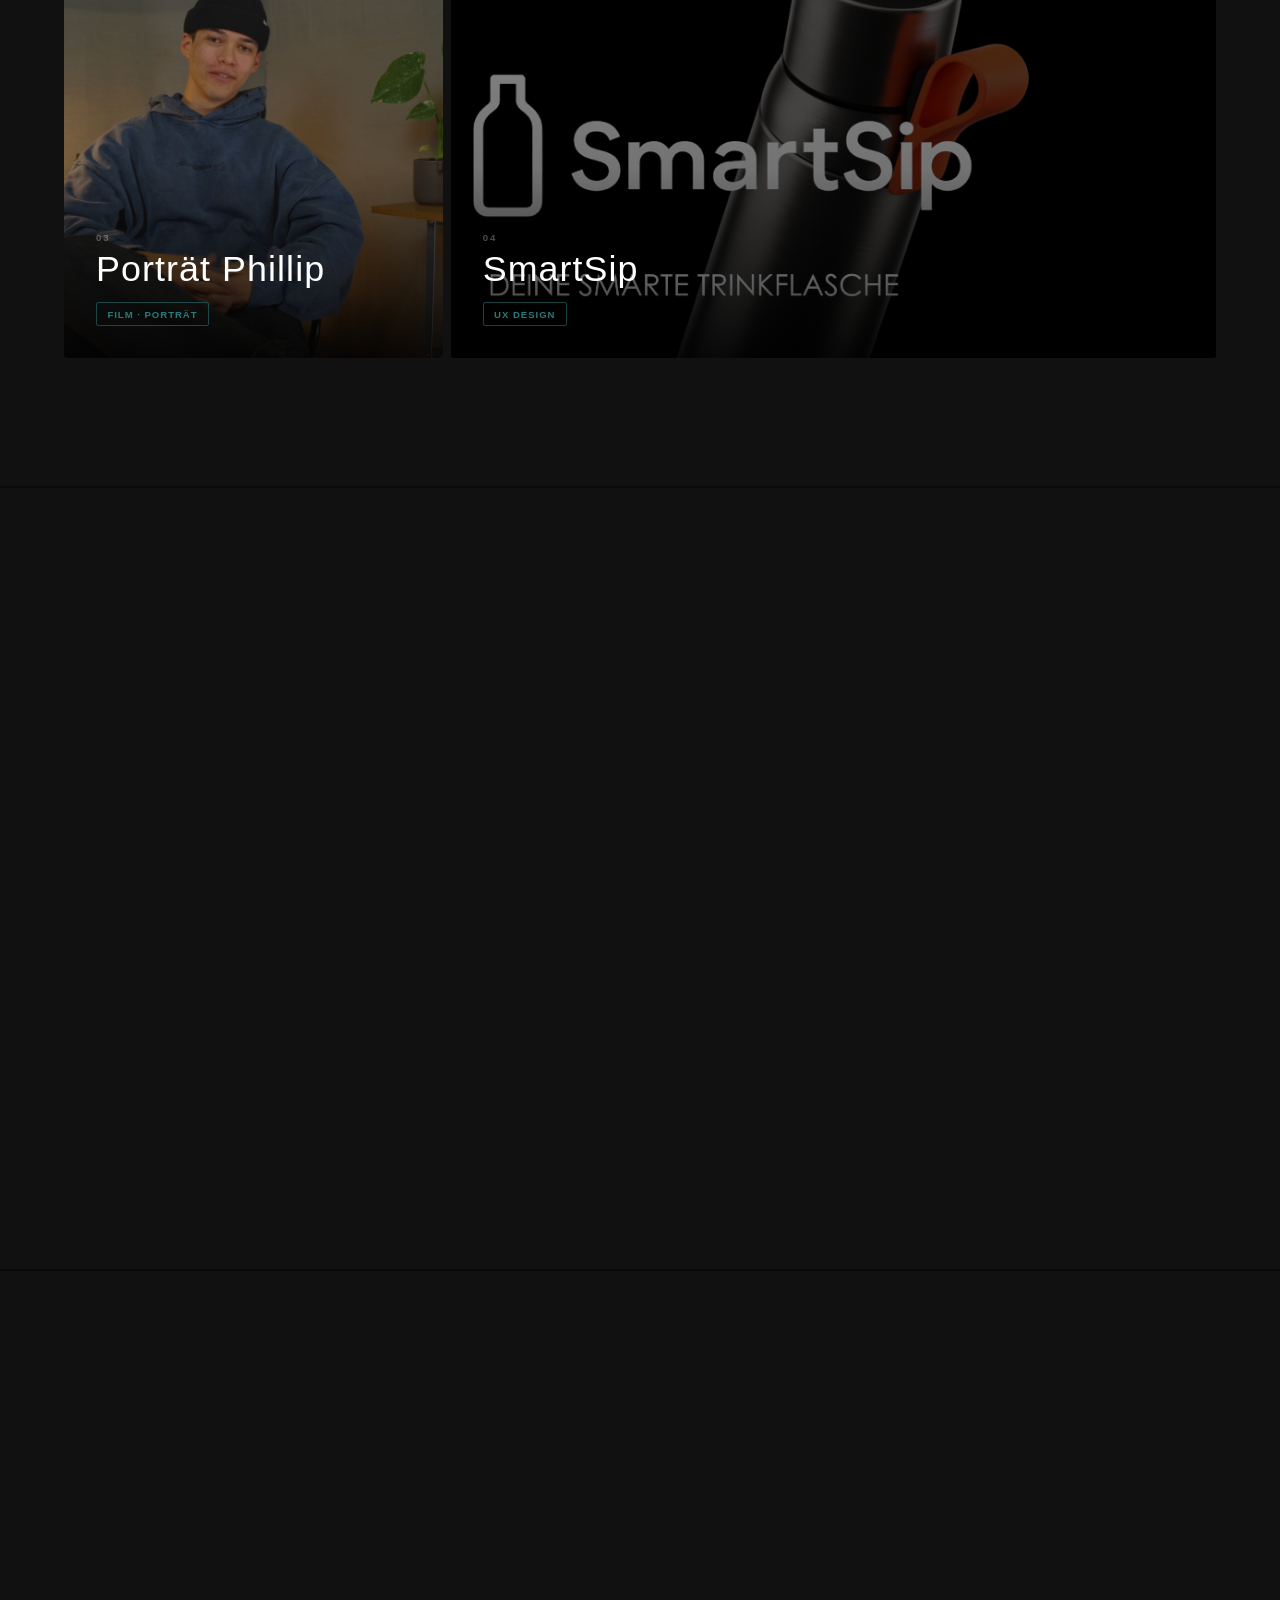
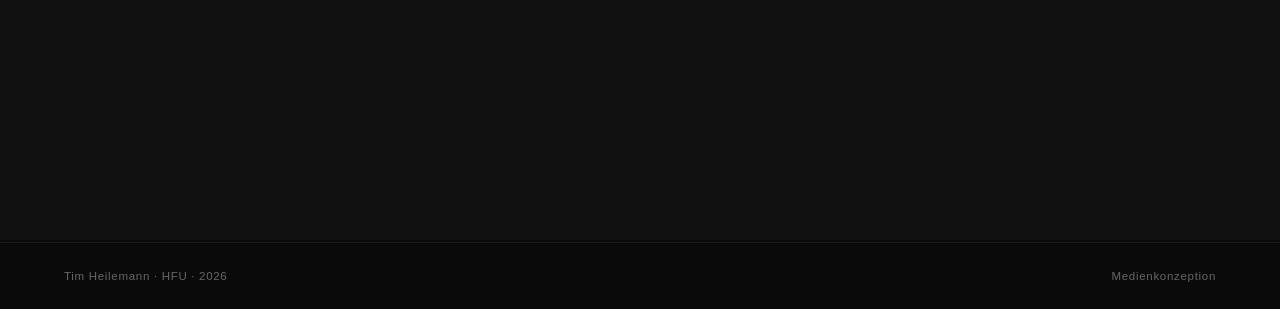
==== commit dabb441f: "Neuer Bildpfad" ====
--- a/index.html
+++ b/index.html
@@ -71,7 +71,7 @@
       </a>
 
       <a class="project-card card-video" href="videoportraet.html">
-        <img class="card-bg" src="images/videoportraet-teaser.jpg" alt="Porträt Phillip">
+        <img class="card-bg" src="images/videoportraet-teaser.png" alt="Porträt Phillip">
         <div class="card-overlay"></div>
         <div class="card-content">
           <span class="card-num">03</span>
@@ -162,4 +162,4 @@
 
   <script src="main.js"></script>
 </body>
-</html>
+</html>
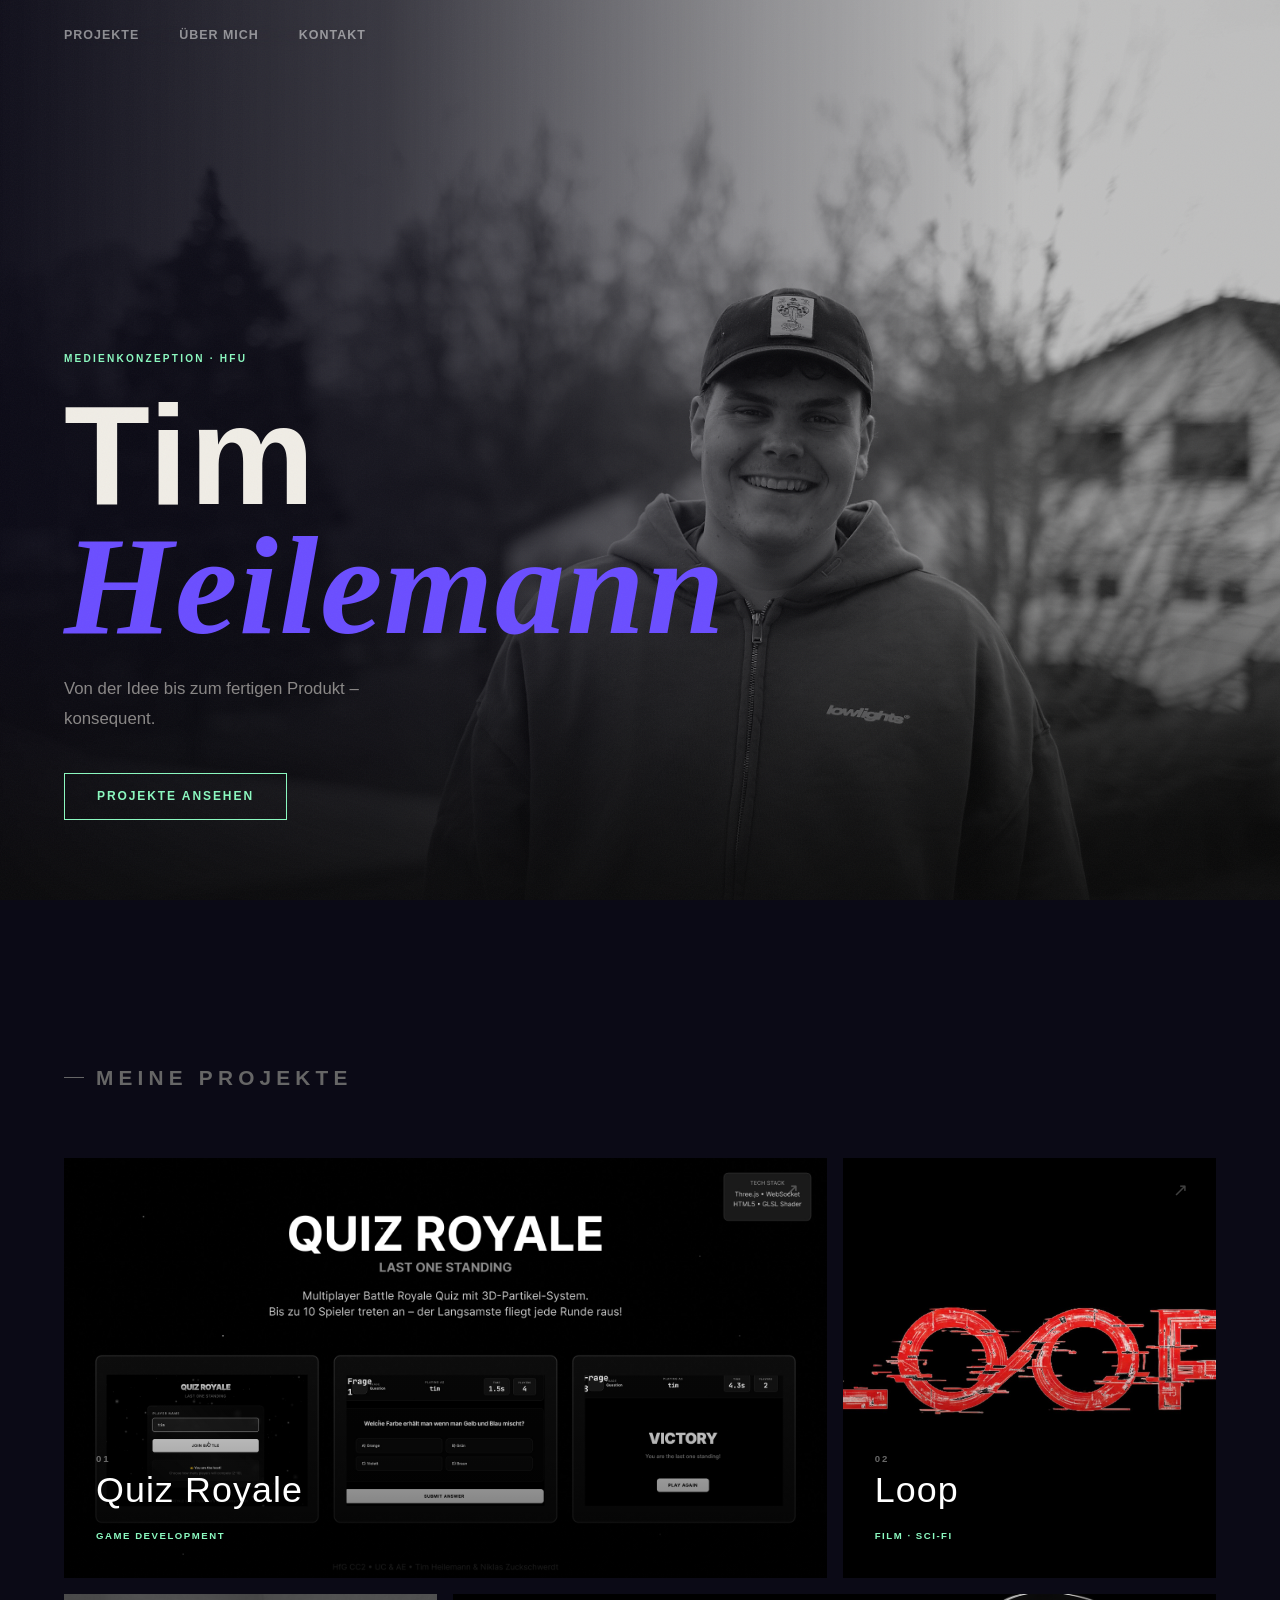
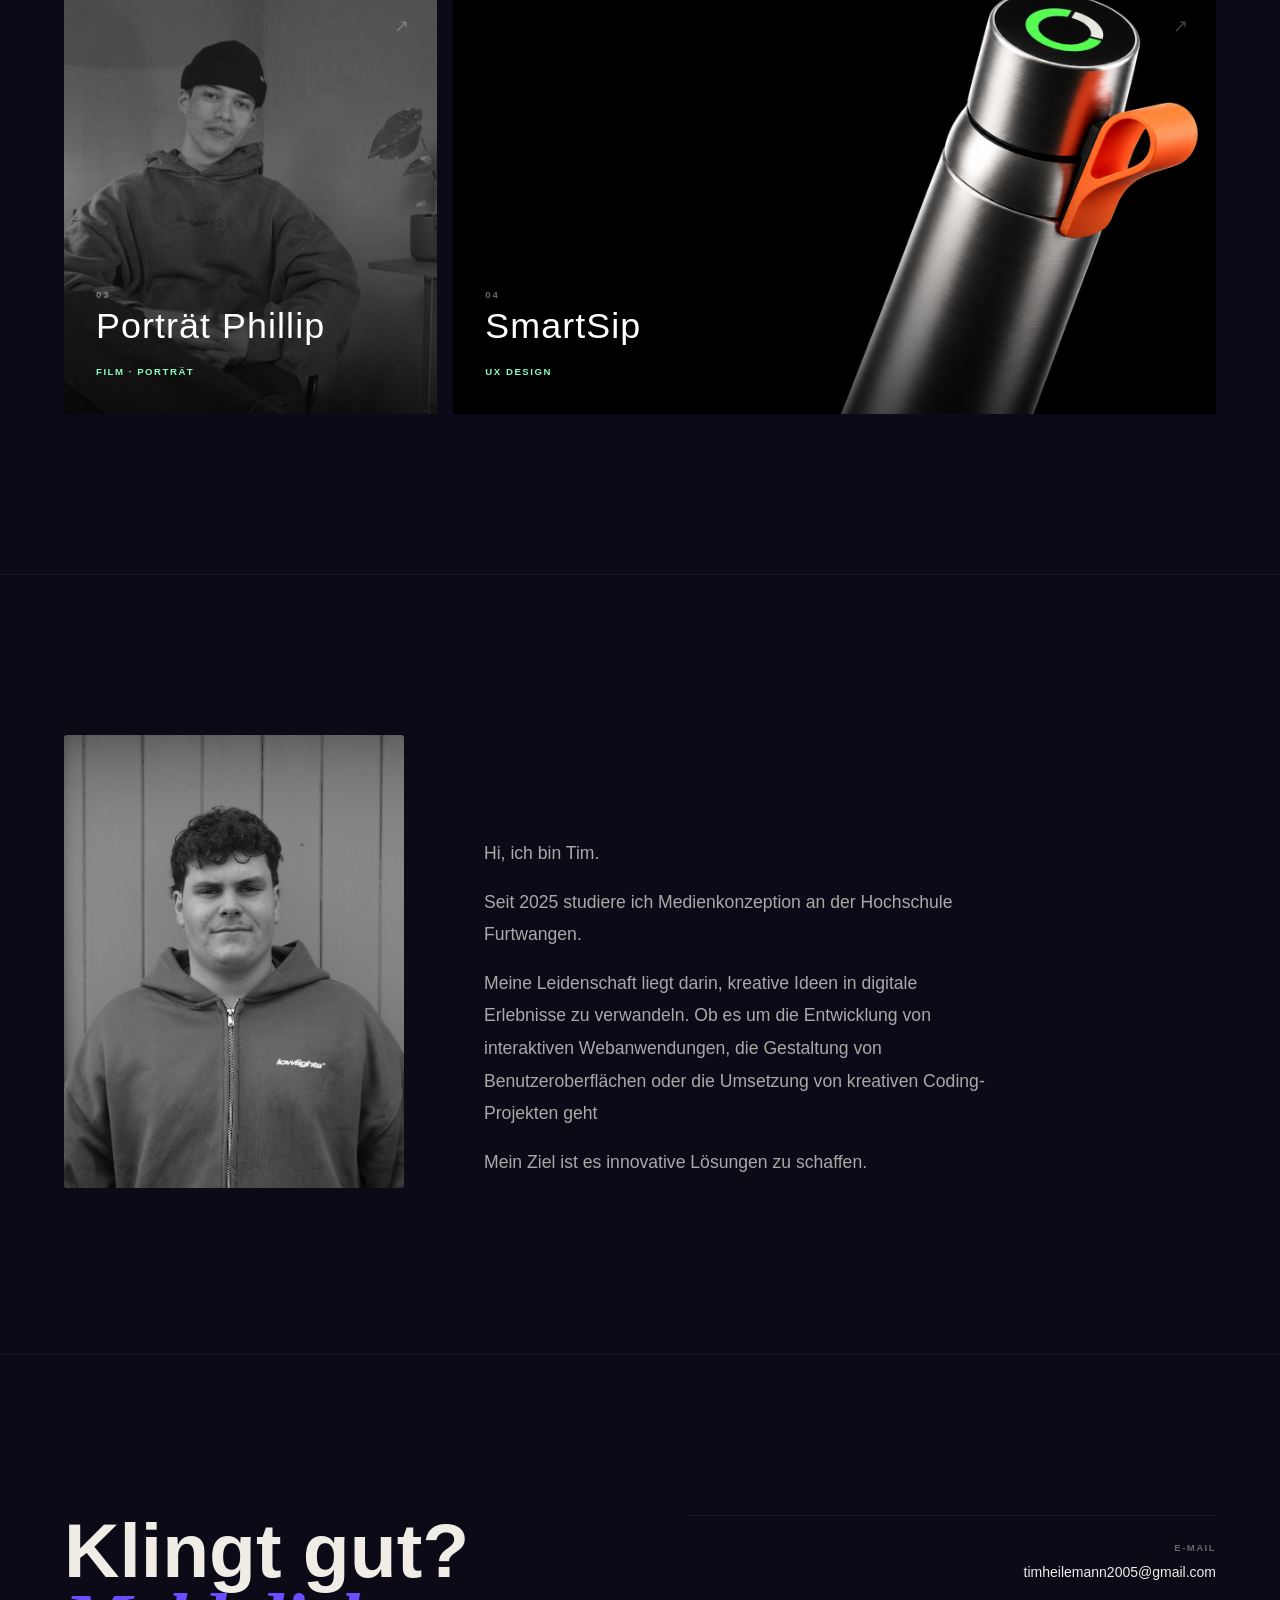
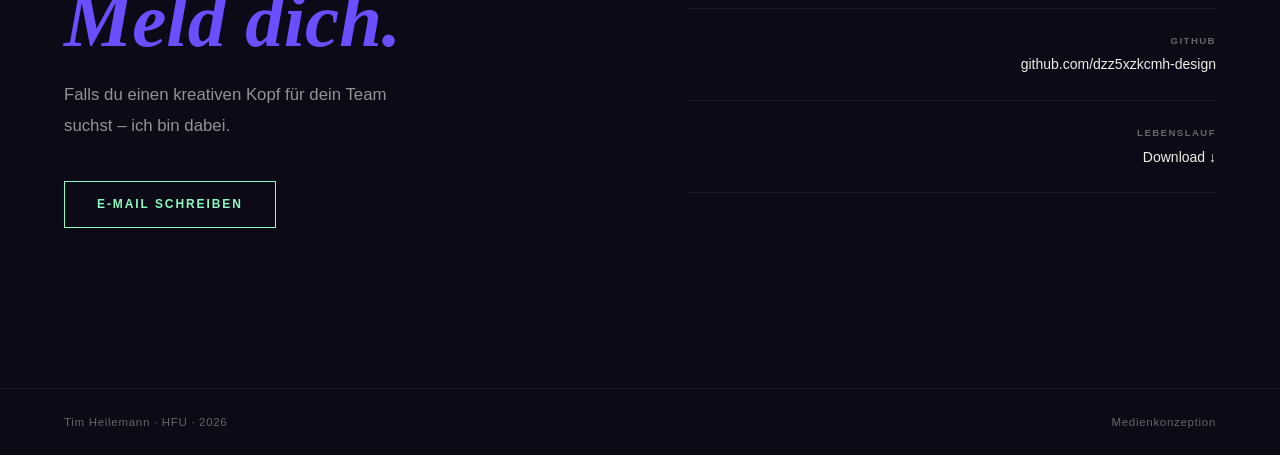
==== commit 435dc80f: "new design" ====
--- a/index.html
+++ b/index.html
@@ -113,17 +113,6 @@
             oder die Umsetzung von kreativen Coding-Projekten geht</p>
 
           <p>Mein Ziel ist es innovative Lösungen zu schaffen.</p>
-
-          <div class="skills-tags">
-            <span class="skill-tag">JavaScript / TypeScript</span>
-            <span class="skill-tag">Three.js / WebGL</span>
-            <span class="skill-tag">HTML &amp; CSS</span>
-            <span class="skill-tag">WebSockets</span>
-            <span class="skill-tag">UI/UX Design</span>
-            <span class="skill-tag">Figma</span>
-            <span class="skill-tag">Coding</span>
-            <span class="skill-tag">Git &amp; Kollaboration</span>
-          </div>
         </div>
       </div>
     </div>
--- a/style.css
+++ b/style.css
@@ -628,3 +628,89 @@
 .swatch-info{display:flex;flex-direction:column;gap:2px;padding:10px;font-size:.75rem;color:var(--text)}
 .swatch-info span:last-child{color:var(--muted)}
 @media (max-width:768px){.swatches{grid-template-columns:repeat(3,1fr)}}
+
+/* Videoporträt in Schwarz-Weiß */
+.card-video .card-bg {
+  filter: grayscale(100%);
+  transition: filter 0.4s ease;
+
+}
+.hero-video .project-hero-bg img {
+  filter: grayscale(100%) brightness(0.5) !important;
+}
+
+/* ===== DESIGN: CLEAN & MINIMAL (ganz ans Ende der style.css) ===== */
+:root { --border: rgba(255, 255, 255, 0.06); }
+
+/* Ruhigere Flächen, mehr Luft */
+.section { background: var(--bg); padding: 10rem 0; margin-bottom: 0; }
+.section + .section { border-top: 1px solid var(--border); }
+.section-eyebrow { letter-spacing: 0.25em; margin-bottom: 4rem; }
+
+/* Hero */
+.hero-eyebrow { border: none; padding: 0; color: rgba(240, 237, 230, 0.5); letter-spacing: 0.22em; }
+.hero h1 { font-size: clamp(3.5rem, 11vw, 9rem); letter-spacing: 0.01em; }
+.hero-sub { color: rgba(240, 237, 230, 0.55); max-width: 380px; }
+
+/* Buttons: nur Linie, keine Füllung */
+.btn { border-radius: 0; letter-spacing: 0.16em; }
+.btn-green { background: transparent; color: var(--text); border-color: rgba(240, 237, 230, 0.6); }
+.btn-green:hover { background: var(--text); color: var(--bg); border-color: var(--text); }
+
+/* Projektkarten */
+.projects-grid { gap: 16px; }
+.project-card { border-radius: 0; }
+.card-overlay { background: linear-gradient(to top, rgba(0,0,0,0.7) 0%, rgba(0,0,0,0) 55%); }
+.project-card:hover .card-overlay { background: linear-gradient(to top, rgba(0,0,0,0.8) 0%, rgba(0,0,0,0.1) 60%); }
+.card-tag { border: none; padding: 0; color: rgba(255, 255, 255, 0.6); letter-spacing: 0.16em; }
+.card-num { color: rgba(255, 255, 255, 0.4); }
+
+/* ===== FARBEN: Onyx / Electric Indigo / Tropical Mint ===== */
+:root {
+  --bg: #0b0a16;
+  --bg-2: #0f0d1f;
+  --bg-3: #171433;
+  --accent: #8bf9c0;            /* Tropical Mint: Akzent */
+  --accent-dim: rgba(139, 249, 192, 0.12);
+  --indigo: #6b4eff;            /* Electric Indigo: Stimmung */
+}
+.hero h1 em { color: var(--indigo); }
+.hero-eyebrow,
+.card-tag,
+.project-tag { color: var(--accent); }
+.btn-green { border-color: var(--accent); color: var(--accent); }
+.btn-green:hover { background: var(--accent); border-color: var(--accent); color: var(--bg); }
+.hero-fade { background: linear-gradient(to right, rgba(11,10,22,0.97) 0%, rgba(11,10,22,0.75) 30%, rgba(11,10,22,0.25) 60%, transparent 80%); }
+.highlight-section h2 em,
+.contact-left h2 em { color: var(--indigo); }
+
+/* SmartSip Hero: Bild kleiner, Flasche rechts */
+.project-hero-bg img[src*="smartsip"] {
+  width: 65%;
+  margin-left: auto;
+  display: block;
+  -webkit-mask-image: linear-gradient(to right, transparent 0%, #000 30%);
+  mask-image: linear-gradient(to right, transparent 0%, #000 30%);
+}
+
+/* SmartSip Karte: Bild kleiner, Flasche rechts */
+.card-bg[src*="smartsip"] {
+  left: auto;
+  right: 0;
+  width: 60%;
+  -webkit-mask-image: linear-gradient(to right, transparent 0%, #000 35%);
+  mask-image: linear-gradient(to right, transparent 0%, #000 35%);
+}
+/* SmartSip Karte: komplett schwarz */
+.card-smartsip {
+  background: #000;
+}
+.card-bg[src*="smartsip"] {
+  -webkit-mask-image: none;
+  mask-image: none;
+}
+
+/* Normaler Cursor */
+*, *::before, *::after { cursor: auto !important; }
+a, button, .project-card, .burger { cursor: pointer !important; }
+.cursor { display: none !important; }
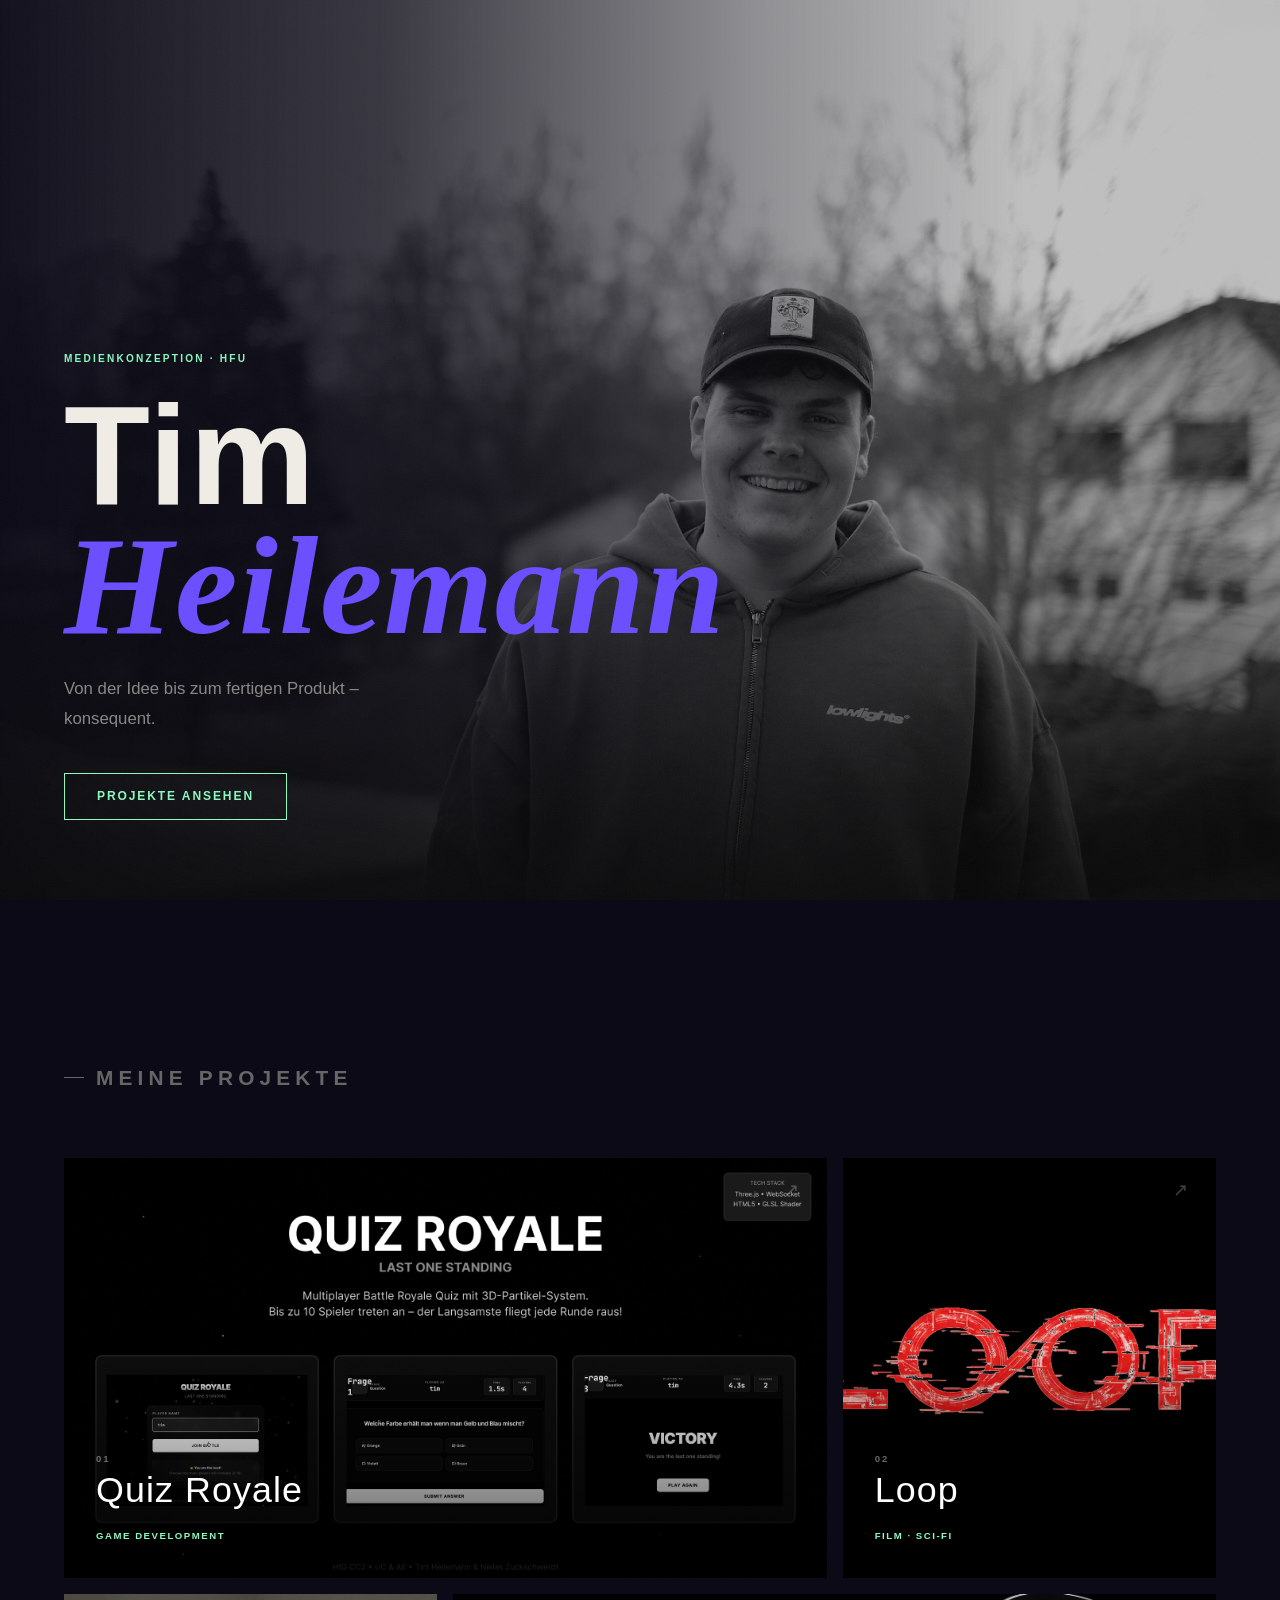
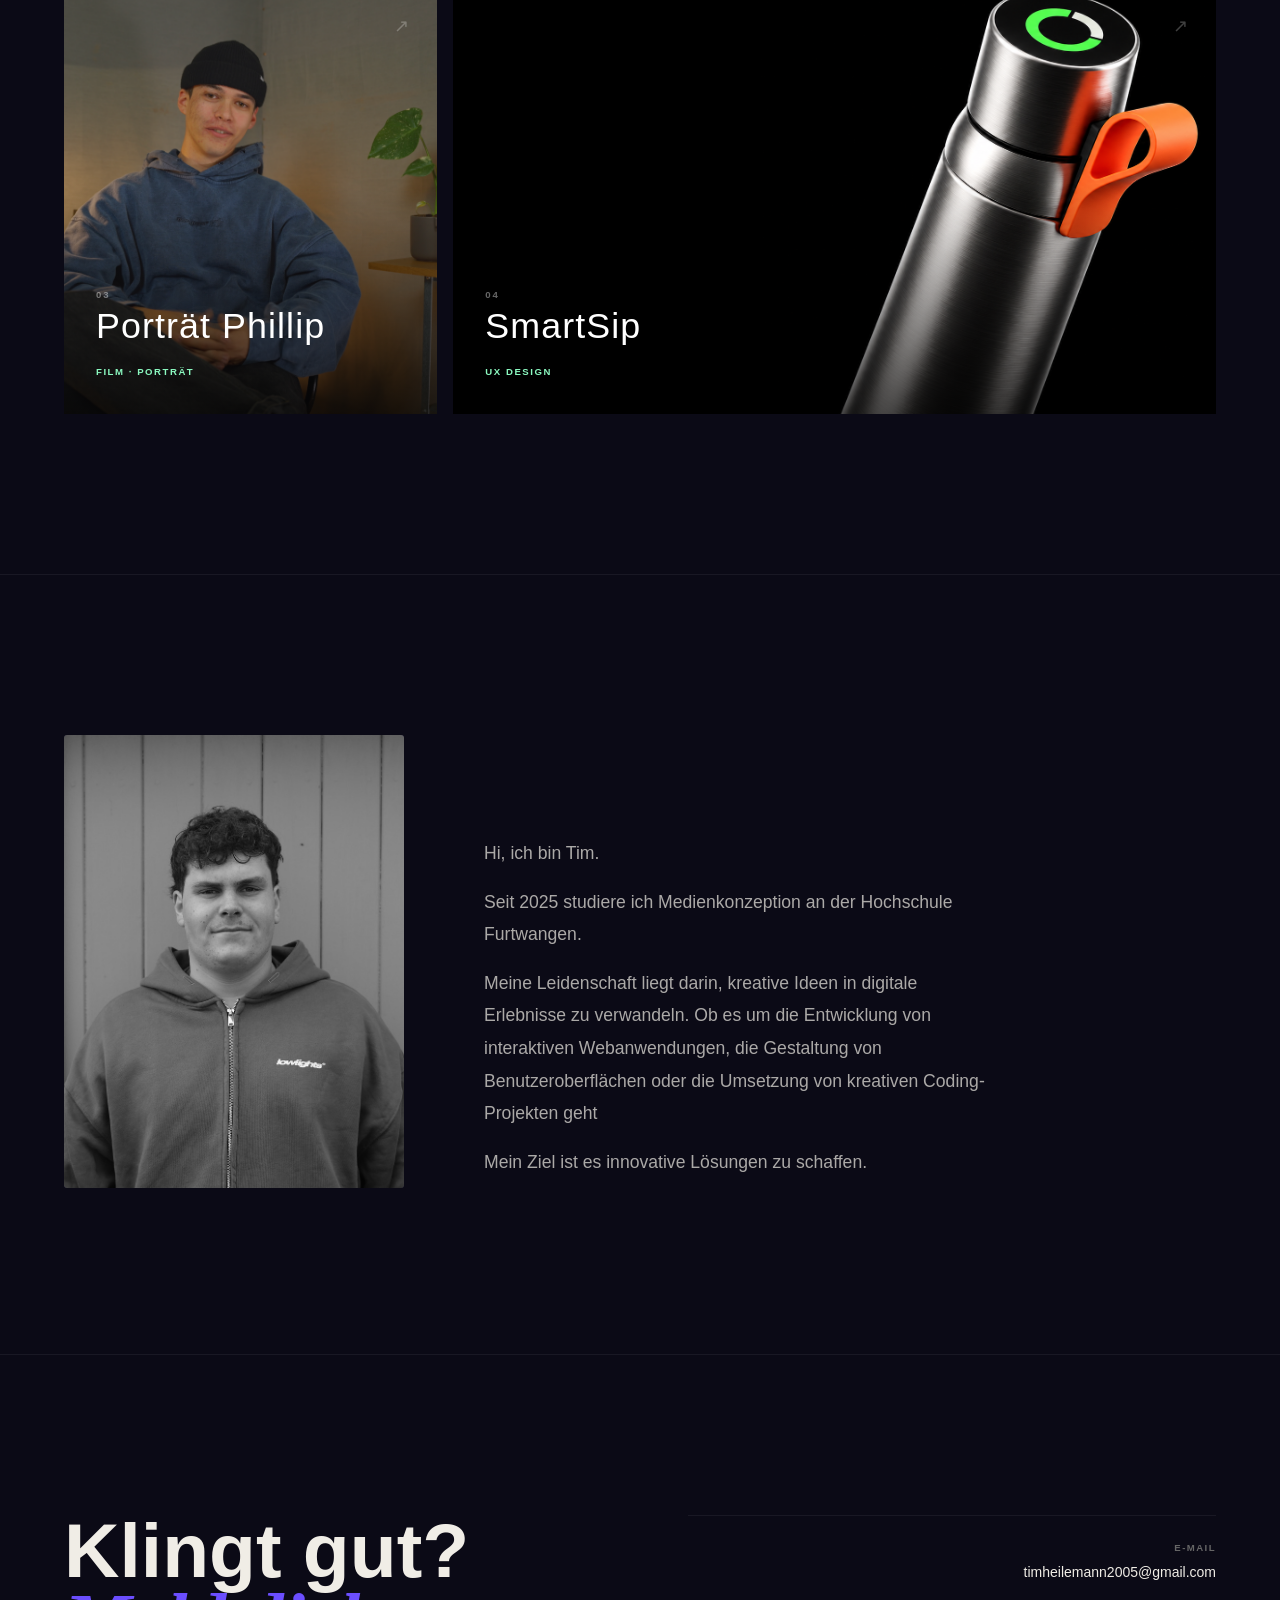
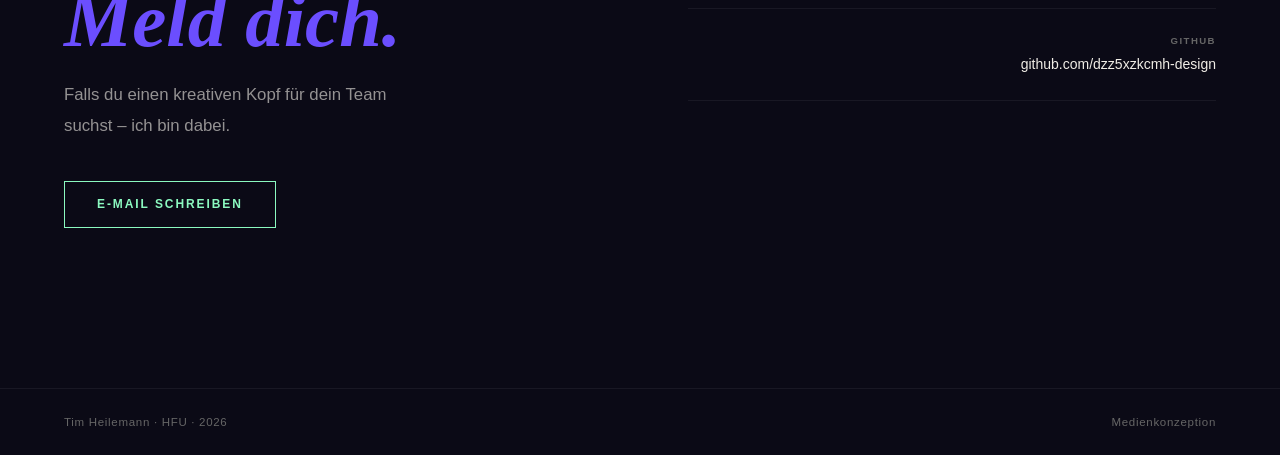
==== commit 50f50ca1: "new arrangment" ====
--- a/index.html
+++ b/index.html
@@ -135,10 +135,7 @@
             <span class="c-link-label">GitHub</span>
             github.com/dzz5xzkcmh-design
           </a>
-          <a href="Lebenslauf-TimHeilemann.pdf" download class="c-link">
-            <span class="c-link-label">Lebenslauf</span>
-            Download ↓
-          </a>
+
         </div>
       </div>
     </div>
--- a/style.css
+++ b/style.css
@@ -629,15 +629,7 @@
 .swatch-info span:last-child{color:var(--muted)}
 @media (max-width:768px){.swatches{grid-template-columns:repeat(3,1fr)}}
 
-/* Videoporträt in Schwarz-Weiß */
-.card-video .card-bg {
-  filter: grayscale(100%);
-  transition: filter 0.4s ease;
-
-}
-.hero-video .project-hero-bg img {
-  filter: grayscale(100%) brightness(0.5) !important;
-}
+
 
 /* ===== DESIGN: CLEAN & MINIMAL (ganz ans Ende der style.css) ===== */
 :root { --border: rgba(255, 255, 255, 0.06); }
@@ -713,4 +705,45 @@
 /* Normaler Cursor */
 *, *::before, *::after { cursor: auto !important; }
 a, button, .project-card, .burger { cursor: pointer !important; }
-.cursor { display: none !important; }+.cursor { display: none !important; }
+
+/* Videoporträt Hero: Bild kleiner, Person rechts */
+.project-hero-bg img[src*="videoportraet"] {
+  width: 65%;
+  margin-left: auto;
+  display: block;
+  -webkit-mask-image: linear-gradient(to right, transparent 0%, #000 30%);
+  mask-image: linear-gradient(to right, transparent 0%, #000 30%);
+}
+/* Inhalt bündig mit der Navigation */
+.wrap { max-width: none; }
+
+/* Navigation ohne Balken beim Scrollen */
+nav.scrolled {
+  background: transparent;
+  backdrop-filter: none;
+  border-bottom: none;
+}
+.nav-links a {
+  text-shadow: 0 1px 8px rgba(0, 0, 0, 0.6);
+}
+/* Navigation und „Zurück zur Übersicht"-Link ausblenden */
+nav { display: none; }
+.back-link { display: none; }
+
+/* ===== Video links, Text rechts ===== */
+.video-split {
+  display: grid;
+  grid-template-columns: 1.3fr 1fr;
+  gap: 4rem;
+  align-items: center;
+  padding: 4rem clamp(1.5rem, 5vw, 5rem);
+}
+.video-split .video-section,
+.video-split .highlight-section { padding: 0; }
+.video-split .wrap { padding: 0; max-width: none; }
+.video-split .highlight-section p { max-width: none; }
+
+@media (max-width: 900px) {
+  .video-split { grid-template-columns: 1fr; gap: 2rem; }
+}
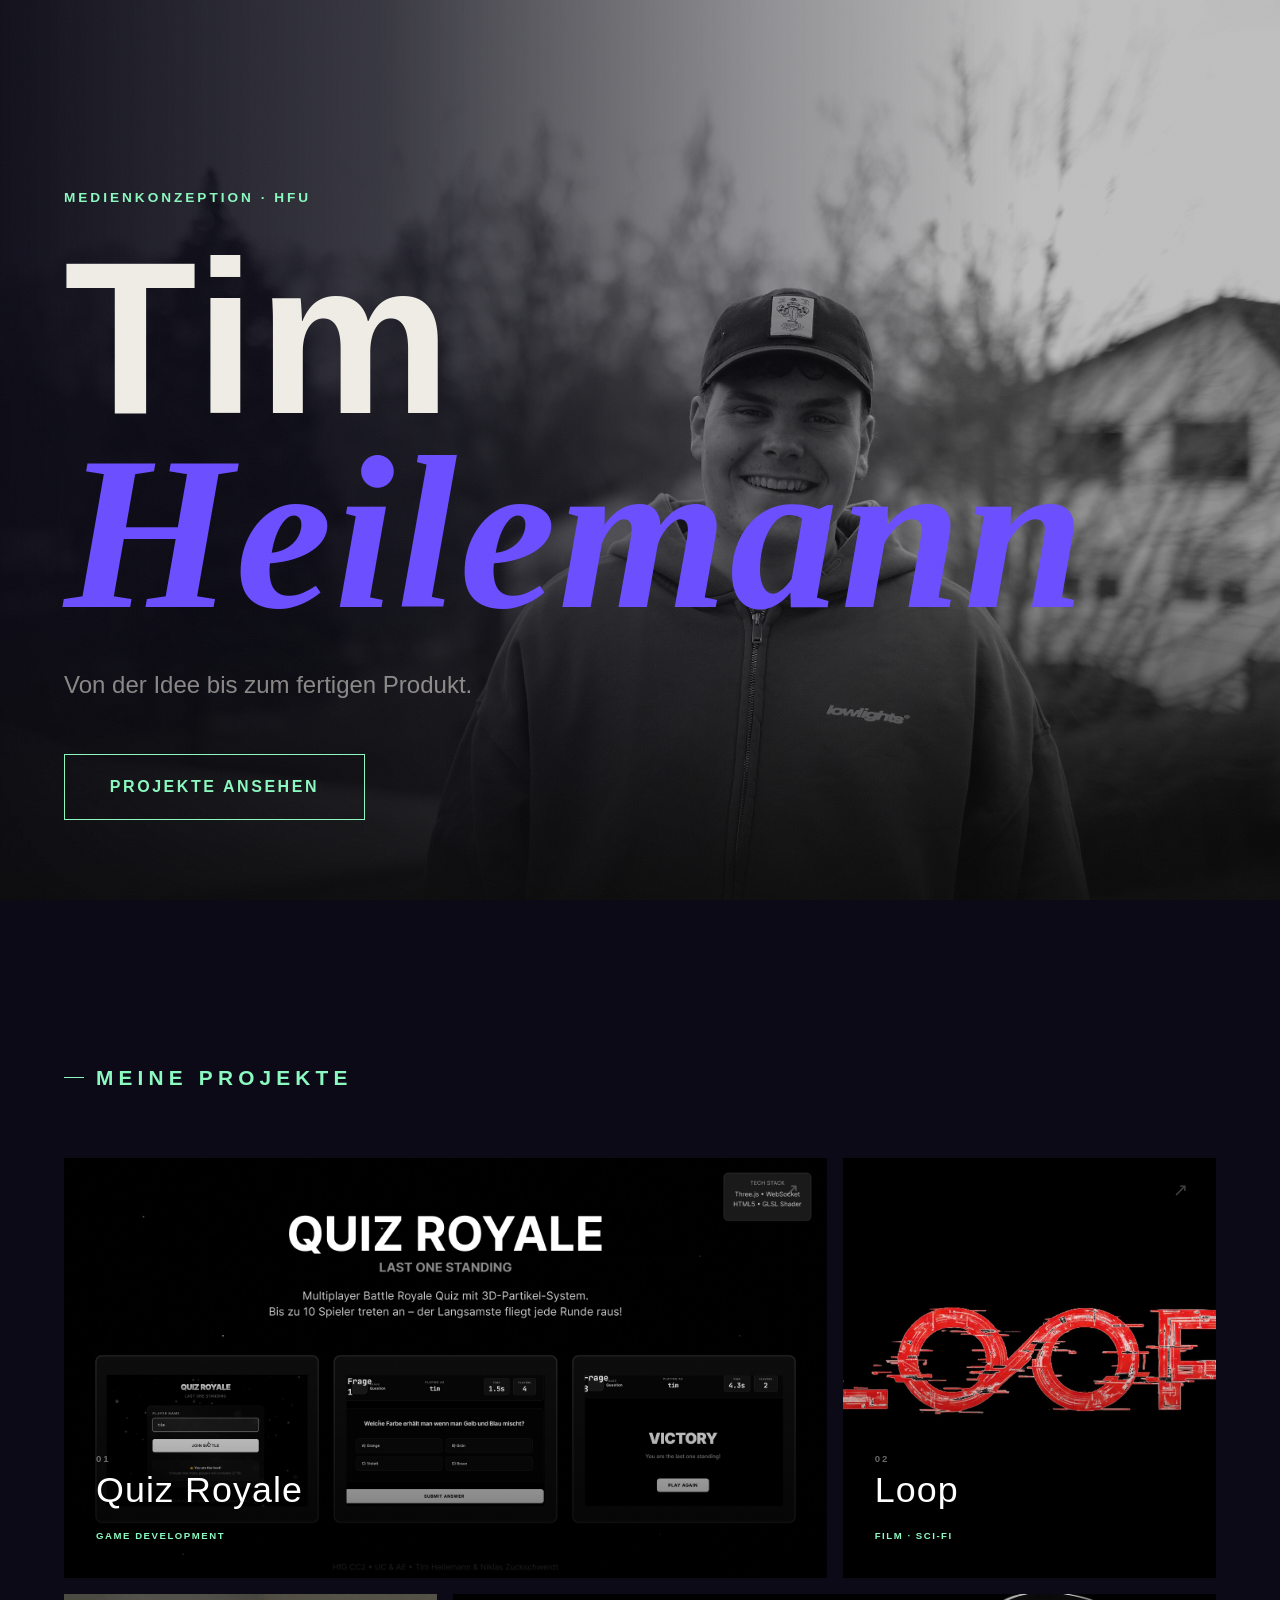
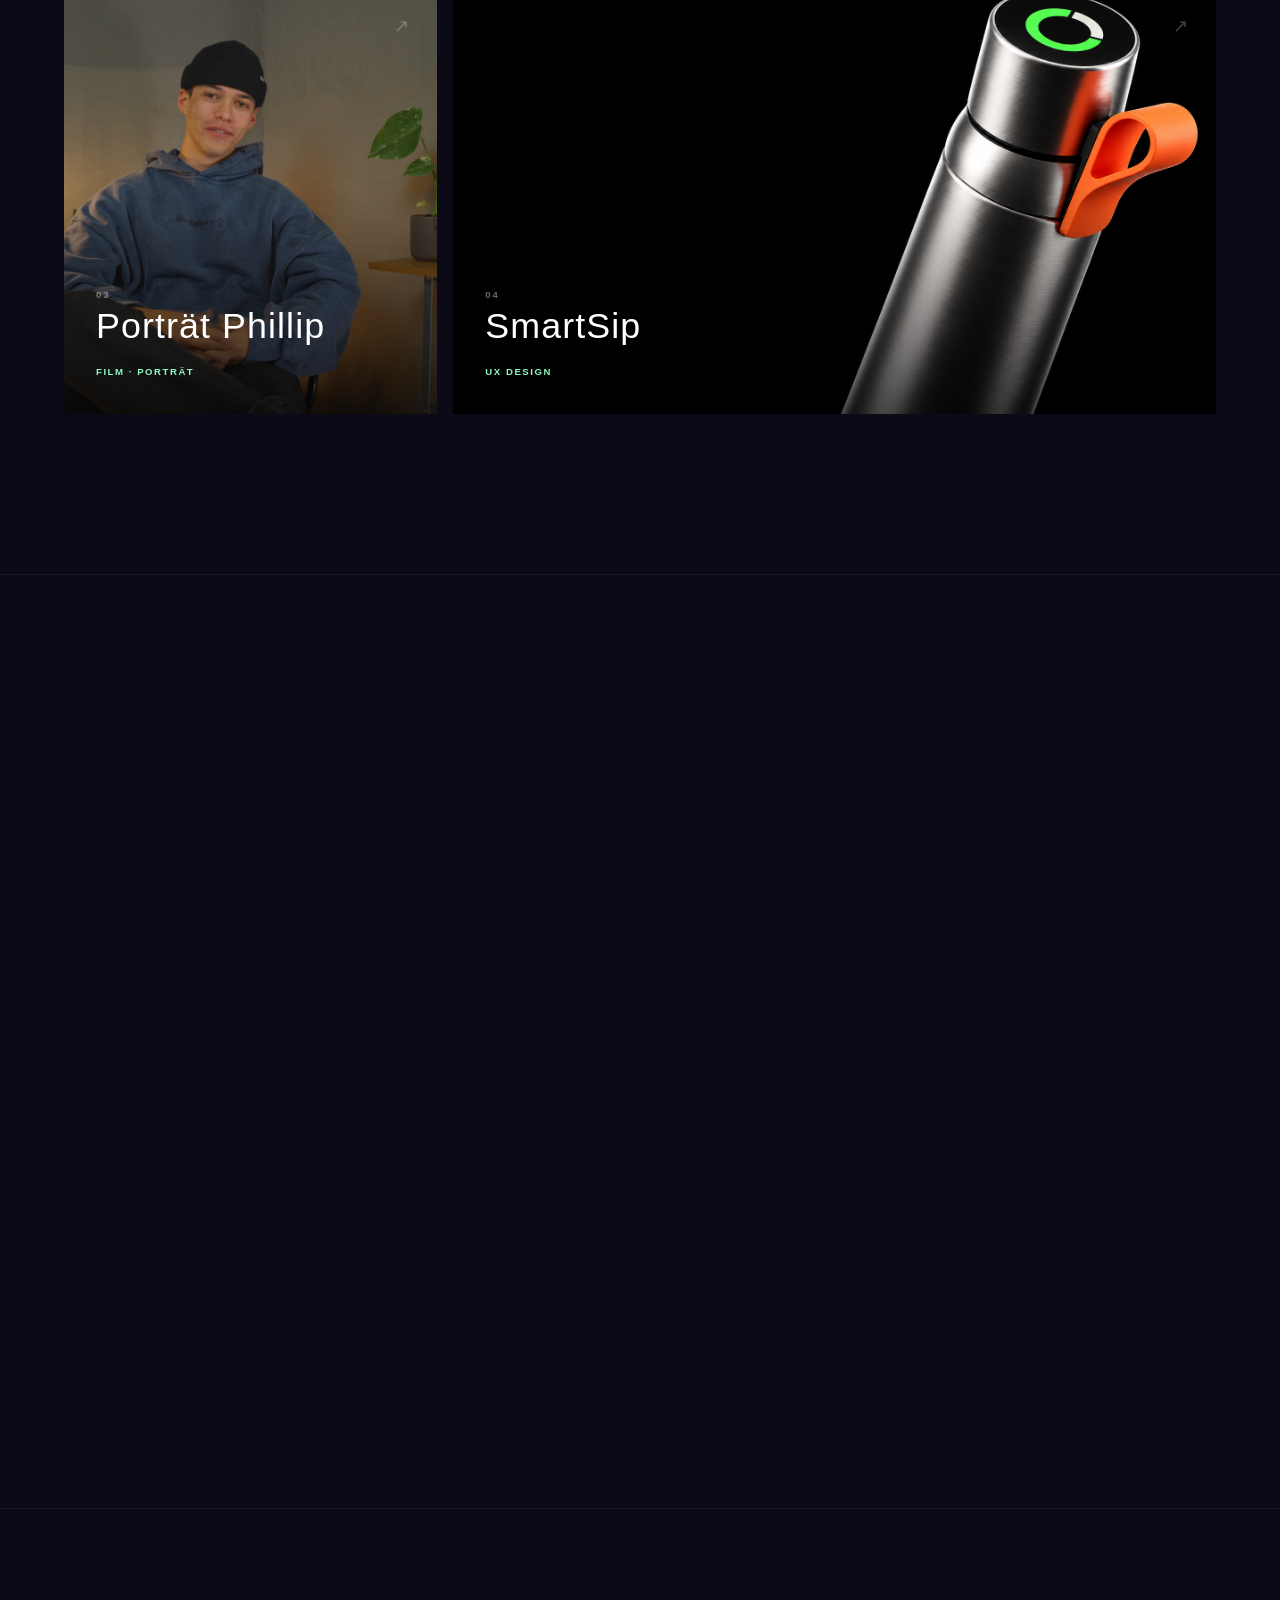
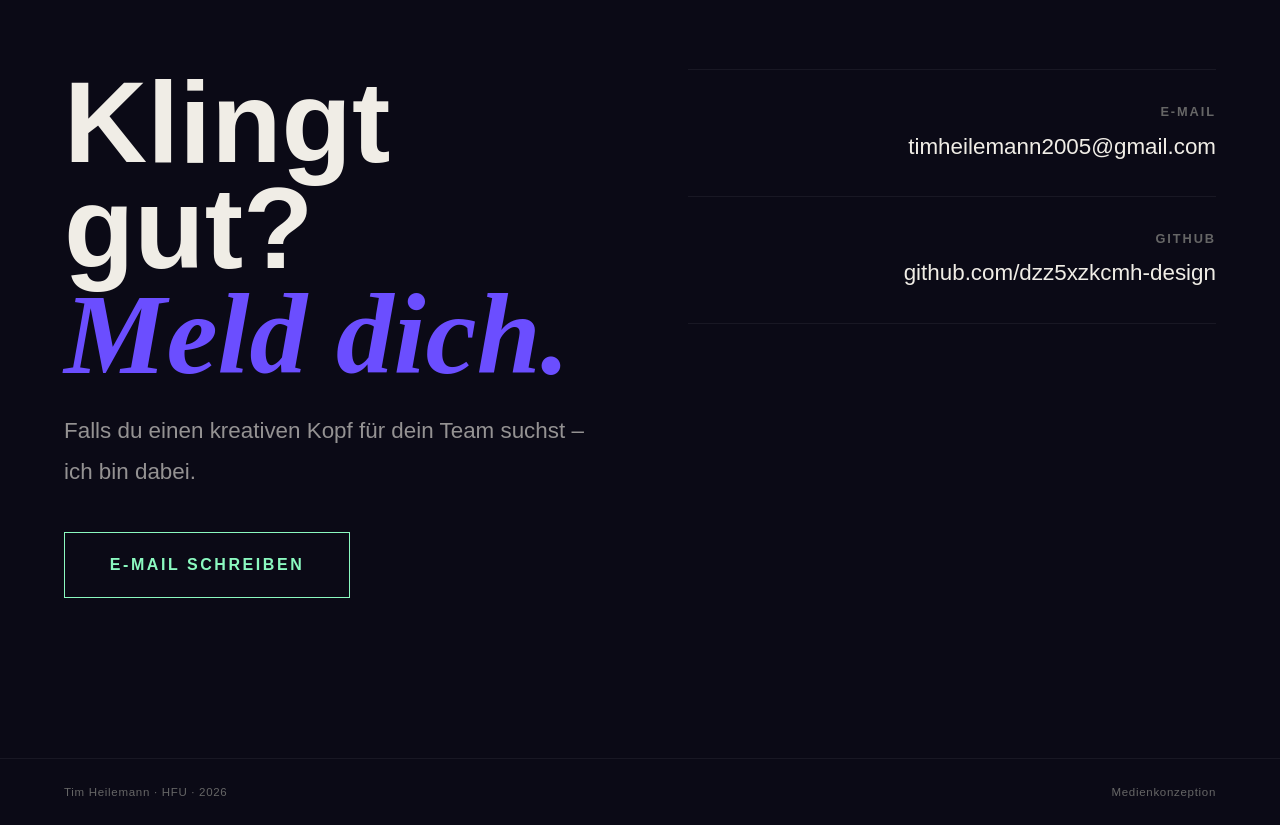
==== commit 83a234c5: "Text änderungen" ====
--- a/index.html
+++ b/index.html
@@ -35,7 +35,7 @@
     <div class="hero-content">
       <span class="hero-eyebrow">Medienkonzeption · HFU</span>
       <h1>Tim <br><em>Heilemann</em></h1>
-      <p class="hero-sub">Von der Idee bis zum fertigen Produkt – konsequent.</p>
+      <p class="hero-sub">Von der Idee bis zum fertigen Produkt.</p>
       <div class="hero-ctas">
         <a href="#projekte" class="btn btn-green">Projekte ansehen</a>
       </div>
@@ -110,9 +110,7 @@
 
           <p>Meine Leidenschaft liegt darin, kreative Ideen in digitale Erlebnisse zu verwandeln.
             Ob es um die Entwicklung von interaktiven Webanwendungen, die Gestaltung von Benutzeroberflächen
-            oder die Umsetzung von kreativen Coding-Projekten geht</p>
-
-          <p>Mein Ziel ist es innovative Lösungen zu schaffen.</p>
+            oder die Umsetzung von filmischen Projekten geht.</p>
         </div>
       </div>
     </div>
--- a/style.css
+++ b/style.css
@@ -746,4 +746,54 @@
 
 @media (max-width: 900px) {
   .video-split { grid-template-columns: 1fr; gap: 2rem; }
-}+}
+
+/* SmartSip Hero: Bild oben ausrichten, Deckel sichtbar */
+.project-hero-bg img[src*="smartsip"] {
+  object-position: center top !important;
+}
+
+/* Loop Hero: Logo rechts, Text links frei */
+.project-hero-bg img[src*="loop"] {
+  width: 60%;
+  margin-left: auto;
+  display: block;
+  object-fit: contain;
+  -webkit-mask-image: linear-gradient(to right, transparent 0%, #000 25%);
+  mask-image: linear-gradient(to right, transparent 0%, #000 25%);
+}
+.project-hero-bg:has(img[src*="loop"]) { background: #000; }
+
+/* Größere Schrift in Detail-Blöcken und Projekt-Navigation */
+.detail-block { padding: 2.5rem; }
+.detail-block h3 { font-size: 0.8rem; margin-bottom: 1.25rem; }
+.detail-block ul { gap: 0.75rem; }
+.detail-block ul li { font-size: 1.1rem; color: rgba(255, 255, 255, 0.7); }
+.detail-block ul li::before { width: 6px; height: 6px; }
+.nav-projects a { font-size: 0.95rem; color: rgba(255, 255, 255, 0.6); }
+
+/* Hero größer */
+.hero-content { max-width: 1100px; }
+.hero-eyebrow { font-size: 0.85rem; margin-bottom: 2rem; }
+.hero h1 { font-size: clamp(5rem, 17vw, 15rem); line-height: 0.9; margin-bottom: 2rem; }
+.hero-sub { font-size: 1.5rem; max-width: 640px; margin-bottom: 3rem; }
+.hero .btn { font-size: 1rem; padding: 1.2rem 2.8rem; }
+
+/* Über-mich-Block größer */
+.about-grid { grid-template-columns: 460px 1fr; gap: 6rem; }
+.about-text p { font-size: 1.4rem; max-width: 900px; }
+.about-text .section-eyebrow { font-size: 0.8rem; }
+/* Section-Überschriften in Akzentfarbe */
+.section-eyebrow { color: var(--accent); }
+.section-eyebrow::before { background: var(--accent); }
+
+/* Kontakt-Block größer */
+.contact-left h2 { font-size: clamp(4rem, 9vw, 9rem); }
+.contact-left p { font-size: 1.4rem; max-width: 640px; }
+.contact-left .btn { font-size: 1rem; padding: 1.2rem 2.8rem; }
+.c-link { font-size: 1.4rem; padding: 2rem 0; }
+.c-link-label { font-size: 0.8rem; }
+
+/* Projekt-Navigation in Akzentfarbe */
+.nav-projects a { color: var(--accent); }
+.nav-projects a:hover { color: var(--text); }
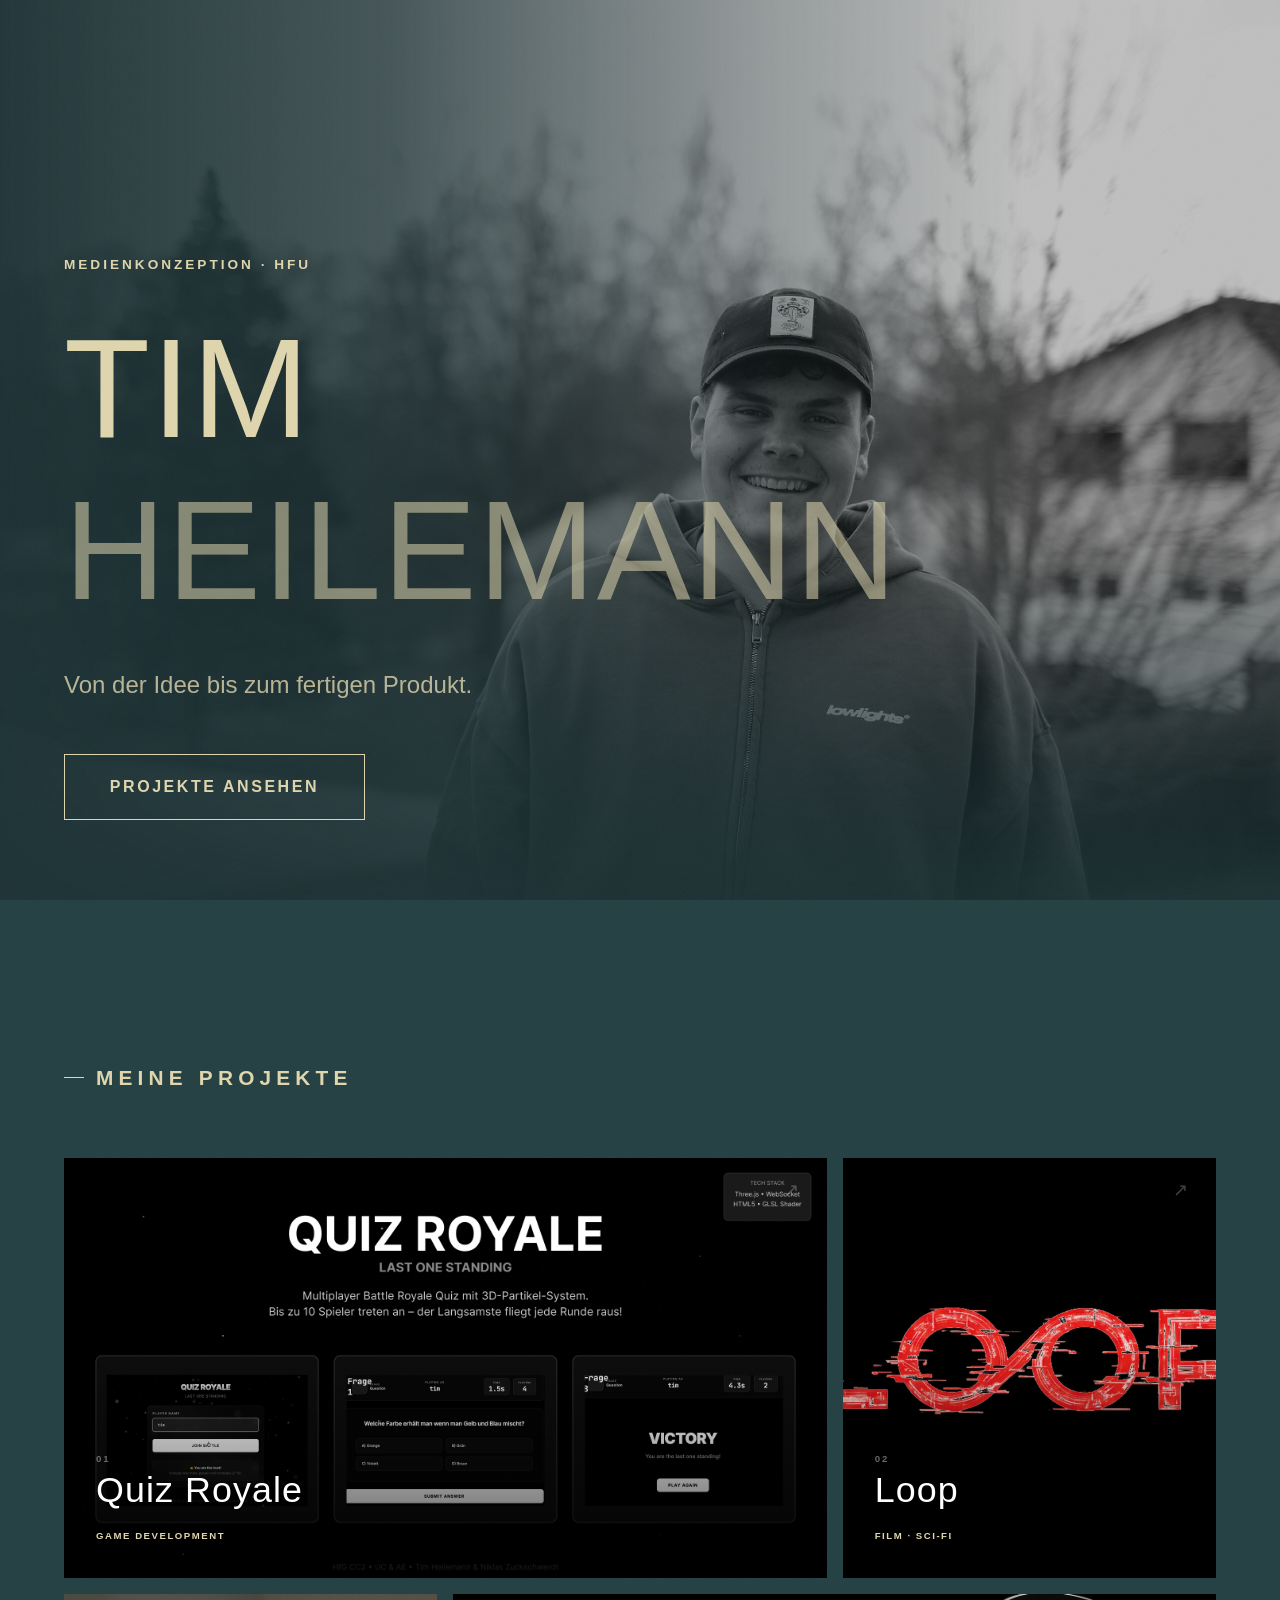
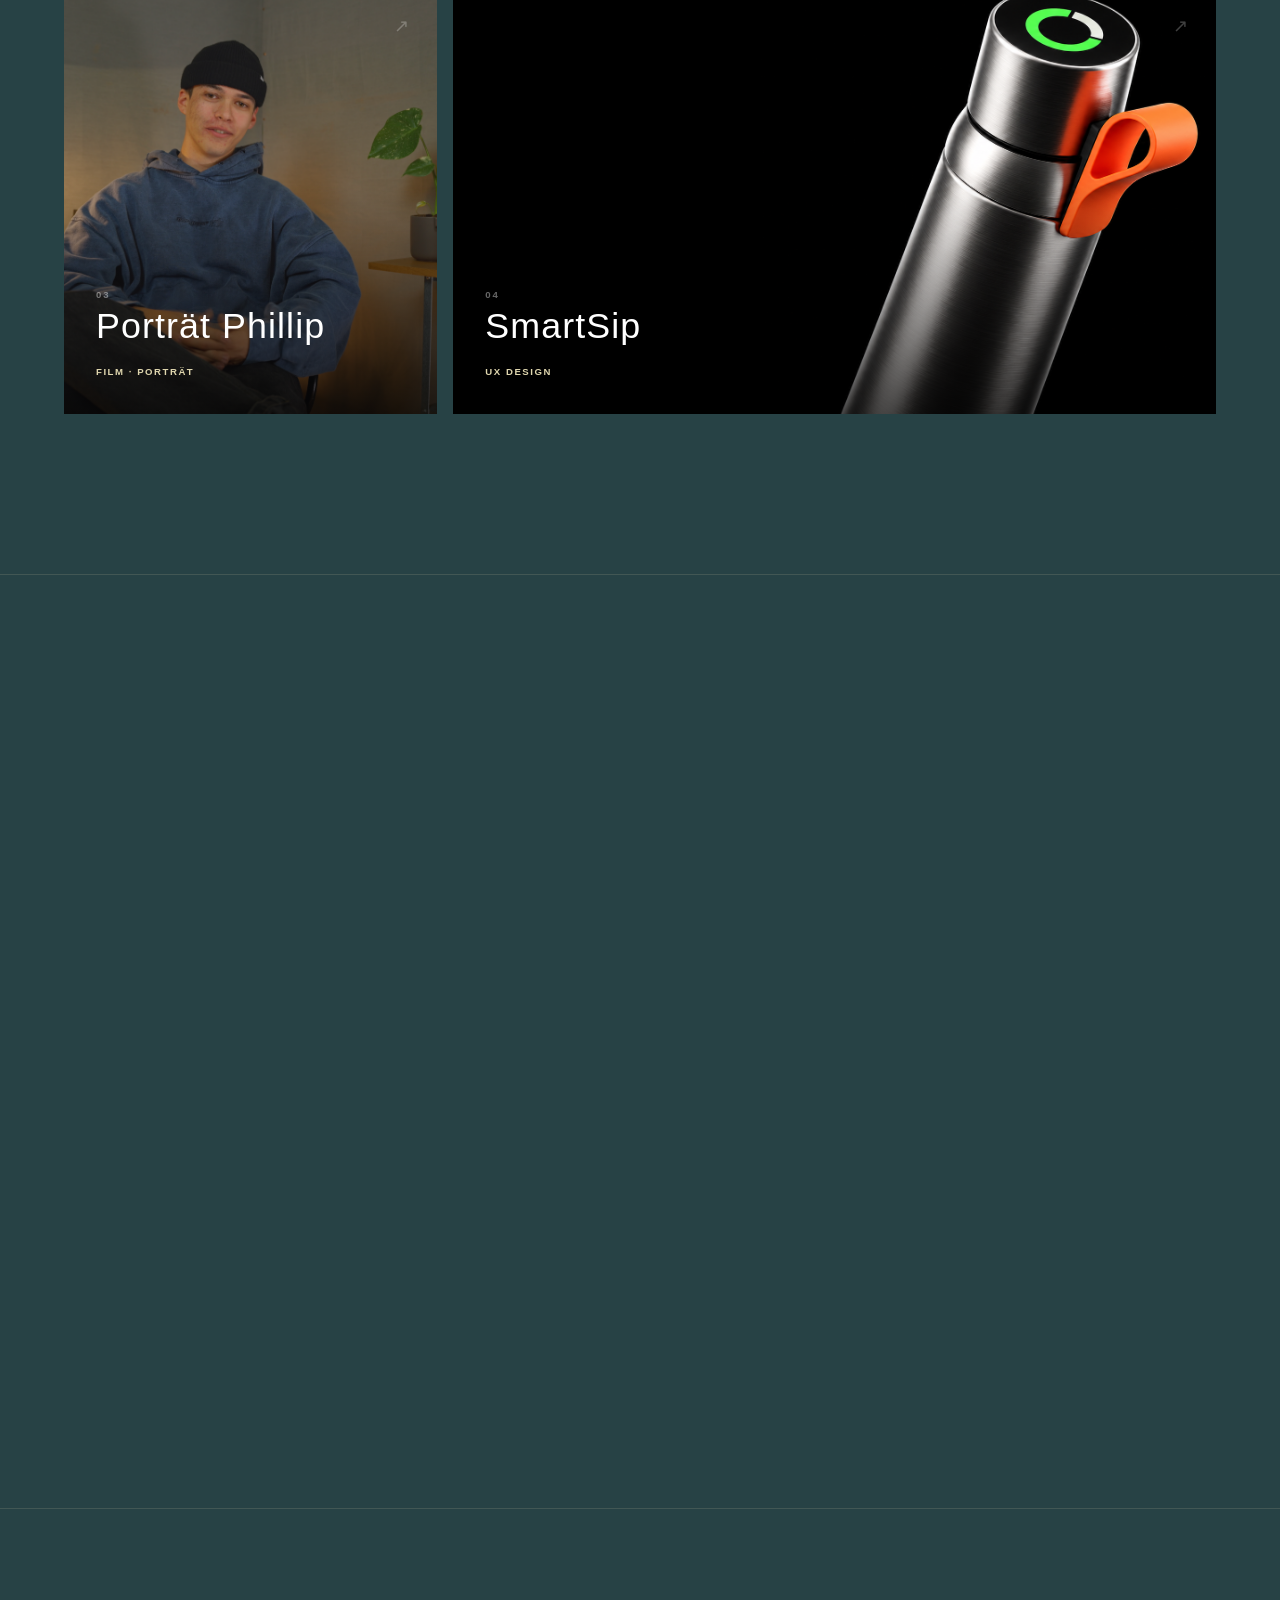
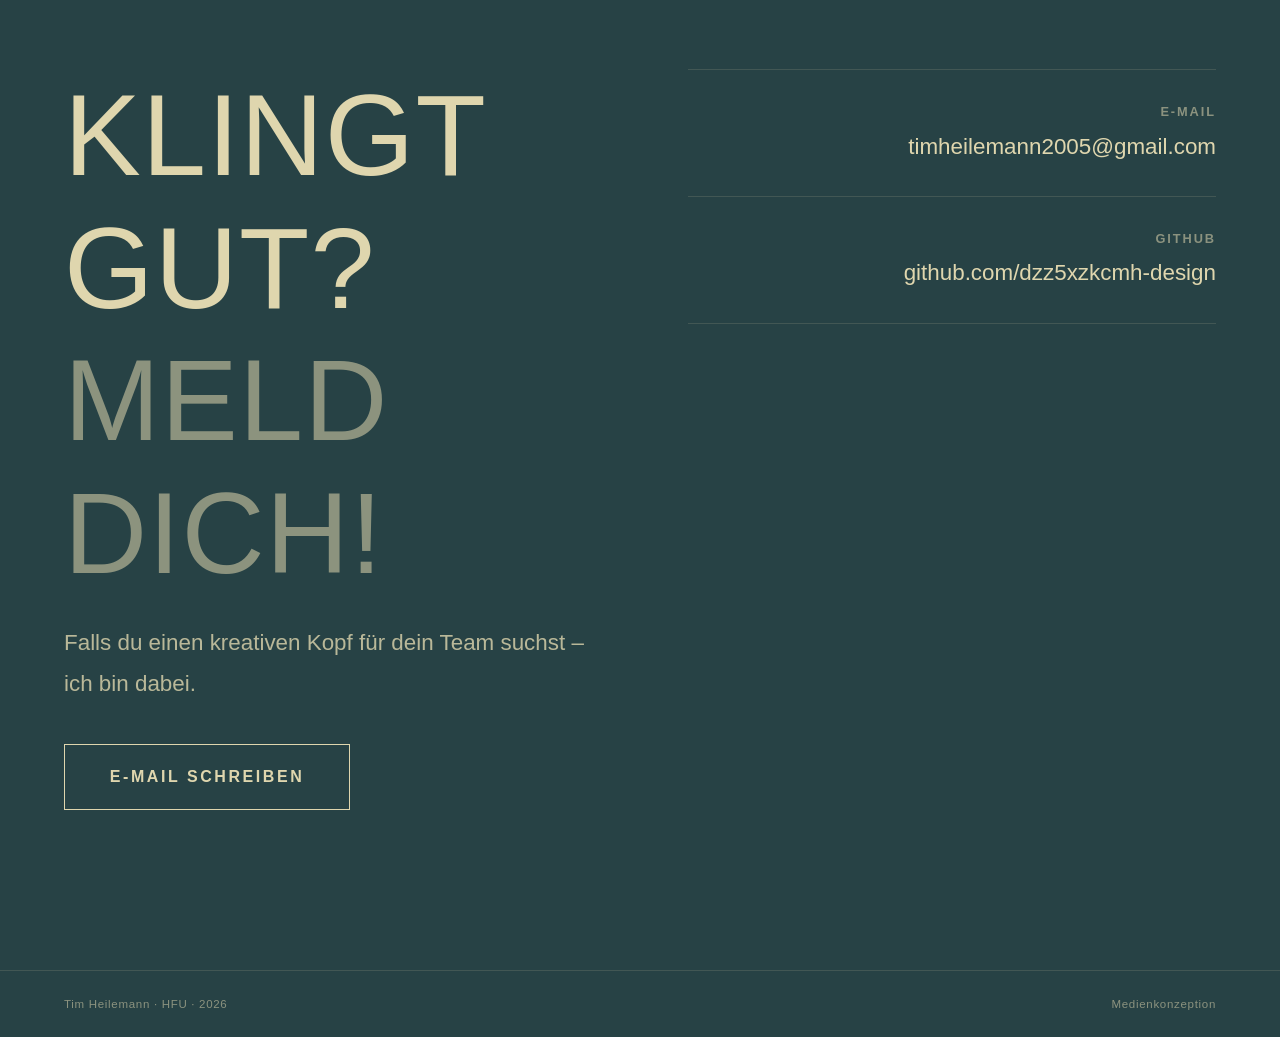
==== commit 2d6abceb: "clean css" ====
--- a/index.html
+++ b/index.html
@@ -7,7 +7,7 @@
   <title>Tim Heilemann — Portfolio</title>
   <link rel="preconnect" href="https://fonts.googleapis.com">
   <link rel="preconnect" href="https://fonts.gstatic.com" crossorigin>
-  <link href="https://fonts.googleapis.com/css2?family=Syne:wght@400;500;700;800&family=Instrument+Serif:ital@0;1&family=Bebas+Neue&display=swap" rel="stylesheet">
+  <link href="https://fonts.googleapis.com/css2?family=Cantarell:wght@400;700&family=Fjalla+One&display=swap" rel="stylesheet">
   <link rel="stylesheet" href="style.css">
   <link rel="icon" type="image/x-icon" href="favicon.ico">
 </head>
@@ -99,7 +99,7 @@
     <div class="wrap">
       <div class="about-grid">
         <div class="about-photo">
-          <img src="images/DSCF2268.jpg" alt="Tim Heilemann">
+          <img src="images/TimHeilemann.jpg" alt="Tim Heilemann">
         </div>
         <div class="about-text">
           <div class="section-eyebrow">Über mich</div>
@@ -120,7 +120,7 @@
     <div class="wrap">
       <div class="contact-grid">
         <div class="contact-left">
-          <h2>Klingt gut? <br><em>Meld dich.</em></h2>
+          <h2>Klingt gut? <br><em>Meld dich!</em></h2>
           <p>Falls du einen kreativen Kopf für dein Team suchst – ich bin dabei.</p>
           <a href="mailto:timheilemann2005@gmail.com" class="btn btn-green">E-Mail schreiben</a>
         </div>
--- a/style.css
+++ b/style.css
@@ -1,799 +1,541 @@
-*, *::before, *::after { box-sizing: border-box; margin: 0; padding: 0; }
+/* ==========================================================================
+   Portfolio Tim Heilemann
+   Farben: Dark Blue #274245 + Yellow Sapling #DFD6AE
+   Fonts:  Fjalla One (Überschriften) + Cantarell (Text)
+   ========================================================================== */
 
-:root {
-  --bg: #0a0a0a;
-  --bg-2: #111111;
-  --bg-3: #1a1a1a;
-  --border: rgba(255, 255, 255, 0.08);
-  --text: #f0ede6;
-  --muted: #666666;
-  --accent: #2a7a7a;
-  --accent-dim: rgba(42, 122, 122, 0.15);
-  --sans: 'Syne', sans-serif;
-  --serif: 'Instrument Serif', Georgia, serif;
-  --display: 'Bebas Neue', sans-serif;
-}
+   *, *::before, *::after { box-sizing: border-box; margin: 0; padding: 0; }
 
-.wrap { max-width: 1600px; margin: 0 auto; padding: 0 clamp(1.5rem, 5vw, 5rem); }
-
-html { scroll-behavior: smooth; overflow-x: hidden; }
-body {
-  font-family: var(--sans);
-  background: var(--bg);
-  color: var(--text);
-  font-size: 16px;
-  line-height: 1.6;
-  min-height: 100vh;
-  overflow-x: hidden;
-}
-
-/* NAV */
-nav {
-  position: fixed; top: 0; left: 0; right: 0; height: 72px;
-  background: transparent;
-  z-index: 100;
-  display: flex; align-items: center; justify-content: space-between;
-  padding: 0 clamp(1.5rem, 5vw, 5rem);
-  transition: background 0.4s, border-color 0.4s;
-}
-nav.scrolled {
-  background: rgba(10, 10, 10, 0.97);
-  backdrop-filter: blur(16px);
-  border-bottom: 1px solid var(--border);
-}
-.nav-logo {
-  font-family: var(--sans);
-  font-weight: 800;
-  font-size: 0.85rem;
-  letter-spacing: 0.1em;
-  text-transform: uppercase;
-  color: var(--text);
-  text-decoration: none;
-  flex-shrink: 0;
-  transition: opacity 0.2s;
-}
-.nav-logo:hover { opacity: 0.6; }
-
-/* BURGER */
-.burger {
-  background: none; border: none;
-  display: flex; flex-direction: column; justify-content: center; gap: 5px;
-  padding: 0.5rem; margin-left: auto; z-index: 10;
-}
-.burger span {
-  display: block; width: 22px; height: 2px;
-  background: var(--text); border-radius: 2px;
-  transition: transform 0.3s, opacity 0.2s;
-}
-.burger.open span:nth-child(1) { transform: translateY(7px) rotate(45deg); }
-.burger.open span:nth-child(2) { opacity: 0; }
-.burger.open span:nth-child(3) { transform: translateY(-7px) rotate(-45deg); }
-
-/* NAV LINKS — mobile dropdown */
-.nav-links {
-  list-style: none;
-  position: absolute; top: 72px; right: clamp(1.5rem, 5vw, 5rem);
-  flex-direction: column; gap: 0;
-  background: rgba(10, 10, 10, 0.98);
-  backdrop-filter: blur(20px);
-  border: 1px solid var(--border);
-  border-radius: 3px; min-width: 200px;
-  padding: 0.5rem 0;
-  display: flex;
-  opacity: 0; pointer-events: none;
-  transform: translateY(-6px);
-  transition: opacity 0.2s, transform 0.2s;
-}
-.nav-links.open { opacity: 1; pointer-events: all; transform: translateY(0); }
-.nav-links a {
-  display: block; padding: 0.85rem 1.5rem;
-  font-size: 0.78rem; font-weight: 600; letter-spacing: 0.08em; text-transform: uppercase;
-  color: rgba(255, 255, 255, 0.55); text-decoration: none;
-  transition: color 0.15s, background 0.15s;
-}
-.nav-links a:hover { color: var(--text); background: rgba(255, 255, 255, 0.04); }
-
-/* NAV LINKS — desktop horizontal */
-@media (min-width: 769px) {
-  .burger { display: none; }
-  .nav-links {
-    position: static;
-    flex-direction: row; gap: 2.5rem;
-    background: transparent; border: none; border-radius: 0;
-    min-width: 0; padding: 0;
-    opacity: 1; pointer-events: all; transform: none;
-  }
-  .nav-links a {
-    padding: 0;
-    font-size: 0.78rem;
-    color: rgba(255, 255, 255, 0.5);
-  }
-  .nav-links a:hover { background: transparent; color: var(--text); }
-}
-
-/* HERO */
-.hero {
-  position: relative; overflow: hidden;
-  min-height: 100vh;
-  display: flex; align-items: flex-end;
-}
-.hero-portrait {
-  position: absolute; inset: 0;
-  pointer-events: none; will-change: transform;
-}
-.hero-portrait img {
-  width: 100%; height: 115%; margin-top: -7.5%;
-  object-fit: cover; object-position: 75% 20%; display: block;
-  filter: grayscale(1) contrast(1.05) brightness(0.75);
-}
-.hero-fade {
-  position: absolute; inset: 0;
-  background: linear-gradient(to right,
-    rgba(10,10,10,0.97) 0%,
-    rgba(10,10,10,0.75) 30%,
-    rgba(10,10,10,0.25) 60%,
-    transparent 80%);
-  pointer-events: none; z-index: 1;
-}
-.hero-fade-bottom {
-  position: absolute; inset: 0;
-  background: linear-gradient(to top,
-    rgba(10,10,10,0.85) 0%,
-    transparent 40%);
-  pointer-events: none; z-index: 1;
-}
-.hero-content {
-  position: relative; z-index: 3;
-  padding: 0 clamp(1.5rem, 5vw, 5rem) 5rem;
-  max-width: 740px;
-}
-.hero-eyebrow {
-  display: inline-flex; align-items: center; gap: 0.6rem;
-  font-size: 0.63rem; font-weight: 700; letter-spacing: 0.15em; text-transform: uppercase;
-  color: var(--accent);
-  border: 1px solid rgba(42, 122, 122, 0.45);
-  padding: 0.3rem 0.75rem; border-radius: 2px;
-  margin-bottom: 1.5rem;
-}
-.hero h1 {
-  font-family: var(--display);
-  font-size: clamp(4rem, 14vw, 12.6rem);
-  line-height: 0.92; letter-spacing: 0.02em;
-  color: var(--text);
-  margin-bottom: 1.5rem;
-}
-.hero h1 em {
-  font-family: var(--serif);
-  font-style: italic;
-  color: var(--accent);
-  display: block;
-}
-.hero-sub {
-  font-size: 1.05rem;
-  color: rgba(240, 237, 230, 0.65);
-  max-width: 420px;
-  margin-bottom: 2.5rem;
-  line-height: 1.75; font-weight: 400;
-}
-
-/* BUTTONS */
-.btn {
-  display: inline-block;
-  padding: 0.8rem 2rem;
-  font-family: var(--sans); font-size: 0.75rem; font-weight: 700;
-  letter-spacing: 0.12em; text-transform: uppercase;
-  border-radius: 2px; text-decoration: none;
-  transition: all 0.2s; border: 1px solid transparent;
-}
-.btn-green {
-  background: var(--accent);
-  color: #fff;
-  border-color: var(--accent);
-}
-.btn-green:hover {
-  background: #3a9090;
-  border-color: #3a9090;
-}
-.btn-ghost {
-  background: transparent;
-  color: var(--text);
-  border-color: rgba(240, 237, 230, 0.25);
-}
-.btn-ghost:hover { border-color: var(--text); }
-
-/* SECTIONS */
-.section { padding: 8rem 0; background: var(--bg-2); margin-bottom: 2px; }
-.section-eyebrow {
-  font-size: 1.3rem; font-weight: 700; letter-spacing: 0.2em; text-transform: uppercase;
-  color: var(--muted);
-  display: inline-flex; align-items: center; gap: 0.75rem;
-  margin-bottom: 3rem;
-}
-.section-eyebrow::before {
-  content: ''; display: block;
-  width: 20px; height: 1px;
-  background: var(--muted);
-}
-
-/* PROJECT GRID */
-.projects-grid {
-  display: grid;
-  grid-template-columns: repeat(3, 1fr);
-  grid-template-rows: 420px 420px;
-  gap: 8px;
-  padding: 0 clamp(1.5rem, 5vw, 5rem);
-}
-.card-quiz-royale { grid-column: 1 / 3; }
-.card-loop        { grid-column: 3; }
-.card-video  { grid-column: 1; }
-.card-smartsip      { grid-column: 2 / 4; }
-
-.project-card {
-  position: relative; overflow: hidden;
-  text-decoration: none; color: inherit;
-  border-radius: 3px;
-  background: var(--bg-2);
-  display: block;
-  opacity: 0;
-  transform: translateY(52px);
-  transition:
-    opacity 0.75s cubic-bezier(0.16, 1, 0.3, 1),
-    transform 0.75s cubic-bezier(0.16, 1, 0.3, 1);
-}
-.project-card:nth-child(1) { transition-delay: 0s; }
-.project-card:nth-child(2) { transition-delay: 0.12s; }
-.project-card:nth-child(3) { transition-delay: 0.24s; }
-.project-card:nth-child(4) { transition-delay: 0.36s; }
-.project-card.visible { opacity: 1; transform: translateY(0); }
-
-.card-bg {
-  position: absolute; inset: 0;
-  width: 100%; height: 100%;
-  object-fit: cover; display: block;
-  transition: transform 0.7s cubic-bezier(0.4, 0, 0.2, 1);
-}
-.project-card:hover .card-bg { transform: scale(1.05); }
-
-.card-overlay {
-  position: absolute; inset: 0;
-  background: linear-gradient(to top,
-    rgba(0,0,0,0.88) 0%,
-    rgba(0,0,0,0.25) 45%,
-    rgba(0,0,0,0.08) 100%);
-  transition: background 0.4s;
-}
-.project-card:hover .card-overlay {
-  background: linear-gradient(to top,
-    rgba(0,0,0,0.92) 0%,
-    rgba(0,0,0,0.4) 50%,
-    rgba(0,0,0,0.15) 100%);
-}
-
-.card-content {
-  position: absolute; bottom: 2rem; left: 2rem;
-  z-index: 2;
-}
-.card-num {
-  display: block;
-  font-size: 0.6rem; font-weight: 700; letter-spacing: 0.2em;
-  color: rgba(255,255,255,0.3); text-transform: uppercase;
-  margin-bottom: 0.4rem;
-}
-.card-title {
-  font-family: var(--display);
-  font-size: clamp(1.75rem, 2.8vw, 2.6rem);
-  letter-spacing: 0.03em;
-  color: #fff;
-  line-height: 1;
-  margin-bottom: 0.75rem;
-  display: block;
-}
-.card-tag {
-  display: inline-block;
-  font-size: 0.6rem; font-weight: 700; letter-spacing: 0.1em; text-transform: uppercase;
-  color: var(--accent);
-  border: 1px solid rgba(42, 122, 122, 0.55);
-  padding: 0.2rem 0.65rem; border-radius: 2px;
-}
-.card-arrow {
-  position: absolute; top: 1.5rem; right: 1.75rem;
-  font-size: 1.1rem;
-  color: rgba(255,255,255,0.25);
-  z-index: 2;
-  transition: color 0.25s, transform 0.25s;
-  line-height: 1;
-}
-.project-card:hover .card-arrow {
-  color: rgba(255,255,255,0.9);
-  transform: translate(4px, -4px);
-}
-
-/* ABOUT */
-.about-grid {
-  display: grid;
-  grid-template-columns: 340px 1fr;
-  gap: 5rem;
-  align-items: start;
-}
-.about-photo {
-  border-radius: 3px; overflow: hidden;
-  aspect-ratio: 3/4;
-  background: var(--bg-3);
-}
-.about-photo img {
-  width: 100%; height: 100%;
-  object-fit: cover; object-position: center top; display: block;
-  filter: grayscale(1);
-}
-.about-text { padding-top: 0.25rem; }
-.about-text p {
-  font-size: 1.1rem;
-  color: rgba(240, 237, 230, 0.7);
-  line-height: 1.85;
-  margin-bottom: 1rem;
-  max-width: 520px;
-}
-.skills-tags {
-  display: flex; flex-wrap: wrap; gap: 0.5rem;
-  margin-top: 2rem;
-}
-.skill-tag {
-  display: inline-block;
-  font-size: 0.68rem; font-weight: 700; letter-spacing: 0.08em; text-transform: uppercase;
-  color: var(--accent);
-  border: 1px solid rgba(42, 122, 122, 0.45);
-  padding: 0.3rem 0.75rem; border-radius: 2px;
-}
-
-/* CONTACT */
-.contact-grid {
-  display: grid;
-  grid-template-columns: 1fr 1fr;
-  gap: 6rem;
-  align-items: start;
-}
-.contact-left h2 {
-  font-family: var(--display);
-  font-size: clamp(3rem, 6vw, 6.5rem);
-  line-height: 0.92;
-  color: var(--text);
-  margin-bottom: 1.5rem;
-}
-.contact-left h2 em {
-  font-family: var(--serif);
-  font-style: italic;
-  color: var(--accent);
-  display: block;
-}
-.contact-left p {
-  font-size: 1.05rem;
-  color: rgba(240, 237, 230, 0.6);
-  line-height: 1.8;
-  margin-bottom: 2.5rem;
-  max-width: 360px;
-}
-.contact-right {
-  display: flex; flex-direction: column;
-  text-align: right;
-}
-.c-link {
-  display: flex; flex-direction: column; align-items: flex-end;
-  padding: 1.5rem 0;
-  border-bottom: 1px solid var(--border);
-  text-decoration: none; color: var(--text);
-  font-size: 0.875rem;
-  transition: color 0.2s;
-}
-.c-link:first-child { border-top: 1px solid var(--border); }
-.c-link:hover { color: rgba(240, 237, 230, 0.5); }
-.c-link-label {
-  font-size: 0.6rem; font-weight: 700; letter-spacing: 0.15em; text-transform: uppercase;
-  color: var(--muted);
-  margin-bottom: 0.35rem;
-}
-
-/* FOOTER */
-.footer-full {
-  border-top: 1px solid var(--border);
-  padding: 1.5rem clamp(1.5rem, 5vw, 5rem);
-  display: flex; justify-content: space-between; align-items: center;
-}
-.footer-text, .footer-right {
-  font-size: 0.72rem;
-  color: var(--muted);
-  letter-spacing: 0.06em;
-}
-
-/* DETAIL PAGES */
-.project-hero { padding: calc(72px + 5rem) 0 4rem; position: relative; overflow: hidden; }
-.back-link {
-  display: inline-flex; align-items: center; gap: 0.5rem;
-  font-size: 0.72rem; font-weight: 700; letter-spacing: 0.08em; text-transform: uppercase;
-  color: rgba(255,255,255,0.4); text-decoration: none;
-  margin-bottom: 3rem; transition: color 0.2s;
-}
-.back-link:hover { color: rgba(255,255,255,0.85); }
-.project-hero-meta { display: flex; align-items: center; gap: 0.75rem; margin-bottom: 1.5rem; flex-wrap: wrap; }
-.project-hero h1 {
-  font-family: var(--display);
-  font-size: clamp(3.5rem, 9vw, 9rem);
-  line-height: 0.95; letter-spacing: 0.01em;
-  color: var(--text); margin-bottom: 1.5rem;
-}
-.project-hero h1 em { font-family: var(--serif); font-style: italic; color: rgba(255,255,255,0.8); }
-.project-hero-desc { font-size: 1.05rem; color: rgba(240,237,230,0.65); max-width: 600px; line-height: 1.75; margin-bottom: 2rem; }
-.project-hero-links { display: flex; gap: 1rem; flex-wrap: wrap; }
-
-.project-tag {
-  display: inline-block;
-  font-size: 0.6rem; font-weight: 700; letter-spacing: 0.1em; text-transform: uppercase;
-  color: var(--accent);
-  border: 1px solid rgba(42,122,122,0.5);
-  padding: 0.2rem 0.65rem; border-radius: 2px;
-}
-
-.video-section { padding: 3rem 0; }
-.video-wrap {
-  position: relative; padding-bottom: 56.25%; height: 0; overflow: hidden;
-  border-radius: 4px; background: #000;
-}
-.video-wrap iframe { position: absolute; top: 0; left: 0; width: 100%; height: 100%; border: none; }
-
-.detail-grid { display: grid; grid-template-columns: 1fr 1fr; gap: 1.5rem; margin: 4rem 0; }
-.detail-block {
-  border: 1px solid var(--border); border-radius: 3px;
-  padding: 2rem; background: rgba(255,255,255,0.03);
-}
-.detail-block h3 {
-  font-size: 0.6rem; font-weight: 700; letter-spacing: 0.15em; text-transform: uppercase;
-  color: var(--accent); margin-bottom: 1rem;
-}
-.detail-block ul { list-style: none; display: flex; flex-direction: column; gap: 0.5rem; }
-.detail-block ul li {
-  font-size: 0.875rem; color: rgba(255,255,255,0.5);
-  display: flex; align-items: center; gap: 0.6rem;
-}
-.detail-block ul li::before {
-  content: ''; display: block; width: 4px; height: 4px;
-  background: var(--accent); border-radius: 50%; flex-shrink: 0;
-}
-
-.highlight-section { padding: 3rem 0; }
-.highlight-section h2 { font-family: var(--display); font-size: 3rem; line-height: 1.1; color: var(--text); margin-bottom: 1.25rem; }
-.highlight-section h2 em { font-family: var(--serif); font-style: italic; color: rgba(255,255,255,0.65); }
-.highlight-section p { font-size: 1.05rem; color: rgba(240,237,230,0.65); line-height: 1.85; max-width: 680px; margin-bottom: 1rem; }
-
-.film-quote {
-  border-left: 2px solid var(--accent);
-  padding: 1.25rem 2rem; margin: 3rem 0;
-  background: rgba(42,122,122,0.07);
-  border-radius: 0 3px 3px 0;
-}
-.film-quote p { font-family: var(--serif); font-size: 1.2rem; font-style: italic; color: rgba(240,237,230,0.75); line-height: 1.5; }
-
-.divider { border: none; border-top: 1px solid var(--border); margin: 3rem 0; }
-
-.nav-projects {
-  display: flex; justify-content: space-between; align-items: center;
-  padding: 2rem 0; border-top: 1px solid var(--border); margin-top: 4rem;
-}
-.nav-projects a {
-  font-size: 0.78rem; font-weight: 700; letter-spacing: 0.08em; text-transform: uppercase;
-  color: var(--muted); text-decoration: none; transition: color 0.2s;
-}
-.nav-projects a:hover { color: var(--text); }
-
-/* PROJECT HERO BG */
-.project-hero-bg { position: absolute; inset: 0; z-index: 0; pointer-events: none; }
-.project-hero-bg img {
-  width: 100%; height: 100%;
-  object-fit: cover; object-position: center top; display: block;
-  filter: brightness(0.35);
-}
-.project-hero-bg img.blurred { filter: brightness(0.3) blur(6px); transform: scale(1.03); }
-.project-hero-bg img.centered { object-position: center center; }
-.project-hero .wrap { position: relative; z-index: 1; }
-
-/* LIFTED SPLIT */
-.lifted-split { display: grid; grid-template-columns: 1fr 1fr; gap: 4rem; align-items: center; }
-.lifted-split-text h2 { margin-bottom: 1.25rem; }
-.lifted-split-img img { width: 100%; border-radius: 4px; display: block; }
-.lifted-credit { font-size: 0.72rem; color: rgba(255,255,255,0.28); margin-top: 1.5rem; }
-
-/* SCREENSHOTS */
-.screenshots-section { padding: 3rem 0; }
-.screenshots-grid { display: grid; grid-template-columns: repeat(3, 1fr); gap: 1rem; }
-.screenshot-item { border-radius: 4px; overflow: hidden; aspect-ratio: 16/10; }
-.screenshot-item img { width: 100%; height: 100%; object-fit: cover; display: block; transition: transform 0.4s ease; }
-.screenshot-item:hover img { transform: scale(1.03); }
-
-/* PROJECT IMG WRAP */
-.project-img-wrap { max-width: 900px; margin: 0 auto; }
-.project-img-wrap img { width: 100%; height: auto; display: block; border-radius: 6px; }
-
-/* GRAIN TEXTURE */
-body::after {
-  content: ''; position: fixed; inset: 0;
-  z-index: 9997; pointer-events: none;
-  opacity: 0.035;
-  background-image: url("data:image/svg+xml,%3Csvg xmlns='http://www.w3.org/2000/svg' width='300' height='300'%3E%3Cfilter id='n'%3E%3CfeTurbulence type='fractalNoise' baseFrequency='0.75' numOctaves='4' stitchTiles='stitch'/%3E%3C/filter%3E%3Crect width='300' height='300' filter='url(%23n)'/%3E%3C/svg%3E");
-  animation: grain 0.5s steps(1) infinite;
-}
-@keyframes grain {
-  0%  { background-position: 0% 0%; }
-  10% { background-position: -5% -10%; }
-  20% { background-position: -15% 5%; }
-  30% { background-position: 7% -25%; }
-  40% { background-position: -5% 25%; }
-  50% { background-position: -15% 10%; }
-  60% { background-position: 15% 0%; }
-  70% { background-position: 0% 15%; }
-  80% { background-position: 3% 35%; }
-  90% { background-position: -10% 10%; }
-}
-
-/* CURSOR */
-*, *::before, *::after, a, button, input, textarea, select { cursor: none !important; }
-.cursor {
-  position: fixed; width: 12px; height: 12px;
-  background:#f0ede6;
-  border: none;
-  border-radius: 50%;
-  pointer-events: none; z-index: 9999;
-  top: 0; left: 0; transform: translate(-50%, -50%);
-  opacity: 0;
-  transition: width 0.2s ease, height 0.2s ease, opacity 0.2s ease;
-}
-.cursor.active { opacity: 1; }
-.cursor.hovered { width: 20px; height: 20px; }
-
-/* HERO LOAD ANIMATIONS */
-@keyframes heroIn {
-  from { opacity: 0; transform: translateY(36px); }
-  to   { opacity: 1; transform: translateY(0); }
-}
-.hero-eyebrow   { animation: heroIn 1s cubic-bezier(0.16, 1, 0.3, 1) 0.05s both; }
-.hero-content h1 { animation: heroIn 1s cubic-bezier(0.16, 1, 0.3, 1) 0.18s both; }
-.hero-sub        { animation: heroIn 1s cubic-bezier(0.16, 1, 0.3, 1) 0.33s both; }
-.hero-ctas       { animation: heroIn 1s cubic-bezier(0.16, 1, 0.3, 1) 0.48s both; }
-
-/* SCROLL ANIMATIONS */
-.fade-in {
-  opacity: 0; transform: translateY(28px);
-  transition: opacity 0.7s cubic-bezier(0.16, 1, 0.3, 1), transform 0.7s cubic-bezier(0.16, 1, 0.3, 1);
-}
-.fade-in.visible { opacity: 1; transform: translateY(0); }
-.fade-in.delay-1 { transition-delay: 0.1s; }
-.fade-in.delay-2 { transition-delay: 0.2s; }
-.fade-in.delay-3 { transition-delay: 0.3s; }
-
-/* LIGHTBOX */
-.lightbox {
-  position: fixed; inset: 0; z-index: 1000;
-  background: rgba(0,0,0,0.93);
-  display: flex; align-items: center; justify-content: center;
-  opacity: 0; pointer-events: none; transition: opacity 0.25s;
-}
-.lightbox.open { opacity: 1; pointer-events: all; }
-.lightbox img { max-width: 90vw; max-height: 90vh; object-fit: contain; border-radius: 3px; transform: scale(0.95); transition: transform 0.25s; }
-.lightbox.open img { transform: scale(1); }
-.lightbox-close { position: absolute; top: 1.5rem; right: 2rem; font-size: 2rem; color: rgba(255,255,255,0.45); line-height: 1; transition: color 0.2s; background: none; border: none; }
-.lightbox-close:hover { color: #fff; }
-
-/* RESPONSIVE */
-@media (max-width: 900px) {
-  .projects-grid {
-    grid-template-columns: 1fr 1fr;
-    grid-template-rows: 300px 300px 300px;
-  }
-  .card-quiz-royale { grid-column: 1 / 3; }
-  .card-loop        { grid-column: 1; }
-  .card-video  { grid-column: 2; }
-  .card-smartsip      { grid-column: 1 / 3; }
-}
-
-@media (max-width: 768px) {
-  .screenshots-grid { grid-template-columns: 1fr; }
-  .about-grid { grid-template-columns: 1fr; gap: 2.5rem; }
-  .about-photo { max-width: 260px; aspect-ratio: 1/1; }
-  .contact-grid { grid-template-columns: 1fr; gap: 3.5rem; }
-  .contact-right { text-align: left; }
-  .c-link { align-items: flex-start; }
-  .detail-grid { grid-template-columns: 1fr; }
-  .lifted-split { grid-template-columns: 1fr; }
-  .nav-projects { flex-direction: column; gap: 0.75rem; align-items: flex-start; }
-}
-
-@media (max-width: 560px) {
-  .projects-grid {
-    grid-template-columns: 1fr;
-    grid-template-rows: auto;
-  }
-  .card-quiz-royale,
-  .card-loop,
-  .card-vidoe,
-  .card-smartsip { grid-column: 1; height: 260px; }
-  .hero h1 { font-size: clamp(3.5rem, 14vw, 6rem); }
-  .hero-sub { font-size: 0.9rem; }
-  .section { padding: 5rem 0; }
-}
-.card-quiz-royale .card-bg {
-  object-position: center 18%;
-}
-
-/* ── SmartSip Farbfelder ── */
-.swatches{display:grid;grid-template-columns:repeat(6,1fr);gap:12px;margin-top:2rem}
-.swatch{border:1px solid rgba(240,237,230,.12);border-radius:8px;overflow:hidden;background:var(--bg-2)}
-.swatch-color{height:80px}
-.swatch-info{display:flex;flex-direction:column;gap:2px;padding:10px;font-size:.75rem;color:var(--text)}
-.swatch-info span:last-child{color:var(--muted)}
-@media (max-width:768px){.swatches{grid-template-columns:repeat(3,1fr)}}
-
-
-
-/* ===== DESIGN: CLEAN & MINIMAL (ganz ans Ende der style.css) ===== */
-:root { --border: rgba(255, 255, 255, 0.06); }
-
-/* Ruhigere Flächen, mehr Luft */
-.section { background: var(--bg); padding: 10rem 0; margin-bottom: 0; }
-.section + .section { border-top: 1px solid var(--border); }
-.section-eyebrow { letter-spacing: 0.25em; margin-bottom: 4rem; }
-
-/* Hero */
-.hero-eyebrow { border: none; padding: 0; color: rgba(240, 237, 230, 0.5); letter-spacing: 0.22em; }
-.hero h1 { font-size: clamp(3.5rem, 11vw, 9rem); letter-spacing: 0.01em; }
-.hero-sub { color: rgba(240, 237, 230, 0.55); max-width: 380px; }
-
-/* Buttons: nur Linie, keine Füllung */
-.btn { border-radius: 0; letter-spacing: 0.16em; }
-.btn-green { background: transparent; color: var(--text); border-color: rgba(240, 237, 230, 0.6); }
-.btn-green:hover { background: var(--text); color: var(--bg); border-color: var(--text); }
-
-/* Projektkarten */
-.projects-grid { gap: 16px; }
-.project-card { border-radius: 0; }
-.card-overlay { background: linear-gradient(to top, rgba(0,0,0,0.7) 0%, rgba(0,0,0,0) 55%); }
-.project-card:hover .card-overlay { background: linear-gradient(to top, rgba(0,0,0,0.8) 0%, rgba(0,0,0,0.1) 60%); }
-.card-tag { border: none; padding: 0; color: rgba(255, 255, 255, 0.6); letter-spacing: 0.16em; }
-.card-num { color: rgba(255, 255, 255, 0.4); }
-
-/* ===== FARBEN: Onyx / Electric Indigo / Tropical Mint ===== */
-:root {
-  --bg: #0b0a16;
-  --bg-2: #0f0d1f;
-  --bg-3: #171433;
-  --accent: #8bf9c0;            /* Tropical Mint: Akzent */
-  --accent-dim: rgba(139, 249, 192, 0.12);
-  --indigo: #6b4eff;            /* Electric Indigo: Stimmung */
-}
-.hero h1 em { color: var(--indigo); }
-.hero-eyebrow,
-.card-tag,
-.project-tag { color: var(--accent); }
-.btn-green { border-color: var(--accent); color: var(--accent); }
-.btn-green:hover { background: var(--accent); border-color: var(--accent); color: var(--bg); }
-.hero-fade { background: linear-gradient(to right, rgba(11,10,22,0.97) 0%, rgba(11,10,22,0.75) 30%, rgba(11,10,22,0.25) 60%, transparent 80%); }
-.highlight-section h2 em,
-.contact-left h2 em { color: var(--indigo); }
-
-/* SmartSip Hero: Bild kleiner, Flasche rechts */
-.project-hero-bg img[src*="smartsip"] {
-  width: 65%;
-  margin-left: auto;
-  display: block;
-  -webkit-mask-image: linear-gradient(to right, transparent 0%, #000 30%);
-  mask-image: linear-gradient(to right, transparent 0%, #000 30%);
-}
-
-/* SmartSip Karte: Bild kleiner, Flasche rechts */
-.card-bg[src*="smartsip"] {
-  left: auto;
-  right: 0;
-  width: 60%;
-  -webkit-mask-image: linear-gradient(to right, transparent 0%, #000 35%);
-  mask-image: linear-gradient(to right, transparent 0%, #000 35%);
-}
-/* SmartSip Karte: komplett schwarz */
-.card-smartsip {
-  background: #000;
-}
-.card-bg[src*="smartsip"] {
-  -webkit-mask-image: none;
-  mask-image: none;
-}
-
-/* Normaler Cursor */
-*, *::before, *::after { cursor: auto !important; }
-a, button, .project-card, .burger { cursor: pointer !important; }
-.cursor { display: none !important; }
-
-/* Videoporträt Hero: Bild kleiner, Person rechts */
-.project-hero-bg img[src*="videoportraet"] {
-  width: 65%;
-  margin-left: auto;
-  display: block;
-  -webkit-mask-image: linear-gradient(to right, transparent 0%, #000 30%);
-  mask-image: linear-gradient(to right, transparent 0%, #000 30%);
-}
-/* Inhalt bündig mit der Navigation */
-.wrap { max-width: none; }
-
-/* Navigation ohne Balken beim Scrollen */
-nav.scrolled {
-  background: transparent;
-  backdrop-filter: none;
-  border-bottom: none;
-}
-.nav-links a {
-  text-shadow: 0 1px 8px rgba(0, 0, 0, 0.6);
-}
-/* Navigation und „Zurück zur Übersicht"-Link ausblenden */
-nav { display: none; }
-.back-link { display: none; }
-
-/* ===== Video links, Text rechts ===== */
-.video-split {
-  display: grid;
-  grid-template-columns: 1.3fr 1fr;
-  gap: 4rem;
-  align-items: center;
-  padding: 4rem clamp(1.5rem, 5vw, 5rem);
-}
-.video-split .video-section,
-.video-split .highlight-section { padding: 0; }
-.video-split .wrap { padding: 0; max-width: none; }
-.video-split .highlight-section p { max-width: none; }
-
-@media (max-width: 900px) {
-  .video-split { grid-template-columns: 1fr; gap: 2rem; }
-}
-
-/* SmartSip Hero: Bild oben ausrichten, Deckel sichtbar */
-.project-hero-bg img[src*="smartsip"] {
-  object-position: center top !important;
-}
-
-/* Loop Hero: Logo rechts, Text links frei */
-.project-hero-bg img[src*="loop"] {
-  width: 60%;
-  margin-left: auto;
-  display: block;
-  object-fit: contain;
-  -webkit-mask-image: linear-gradient(to right, transparent 0%, #000 25%);
-  mask-image: linear-gradient(to right, transparent 0%, #000 25%);
-}
-.project-hero-bg:has(img[src*="loop"]) { background: #000; }
-
-/* Größere Schrift in Detail-Blöcken und Projekt-Navigation */
-.detail-block { padding: 2.5rem; }
-.detail-block h3 { font-size: 0.8rem; margin-bottom: 1.25rem; }
-.detail-block ul { gap: 0.75rem; }
-.detail-block ul li { font-size: 1.1rem; color: rgba(255, 255, 255, 0.7); }
-.detail-block ul li::before { width: 6px; height: 6px; }
-.nav-projects a { font-size: 0.95rem; color: rgba(255, 255, 255, 0.6); }
-
-/* Hero größer */
-.hero-content { max-width: 1100px; }
-.hero-eyebrow { font-size: 0.85rem; margin-bottom: 2rem; }
-.hero h1 { font-size: clamp(5rem, 17vw, 15rem); line-height: 0.9; margin-bottom: 2rem; }
-.hero-sub { font-size: 1.5rem; max-width: 640px; margin-bottom: 3rem; }
-.hero .btn { font-size: 1rem; padding: 1.2rem 2.8rem; }
-
-/* Über-mich-Block größer */
-.about-grid { grid-template-columns: 460px 1fr; gap: 6rem; }
-.about-text p { font-size: 1.4rem; max-width: 900px; }
-.about-text .section-eyebrow { font-size: 0.8rem; }
-/* Section-Überschriften in Akzentfarbe */
-.section-eyebrow { color: var(--accent); }
-.section-eyebrow::before { background: var(--accent); }
-
-/* Kontakt-Block größer */
-.contact-left h2 { font-size: clamp(4rem, 9vw, 9rem); }
-.contact-left p { font-size: 1.4rem; max-width: 640px; }
-.contact-left .btn { font-size: 1rem; padding: 1.2rem 2.8rem; }
-.c-link { font-size: 1.4rem; padding: 2rem 0; }
-.c-link-label { font-size: 0.8rem; }
-
-/* Projekt-Navigation in Akzentfarbe */
-.nav-projects a { color: var(--accent); }
-.nav-projects a:hover { color: var(--text); }+   :root {
+     --bg: #274245;
+     --bg-2: #223a3d;
+     --bg-3: #1c3235;
+     --text: #dfd6ae;
+     --text-soft: rgba(223, 214, 174, 0.8);
+     --muted: rgba(223, 214, 174, 0.55);
+     --accent: #dfd6ae;
+     --border: rgba(223, 214, 174, 0.14);
+     --sans: 'Cantarell', sans-serif;
+     --display: 'Fjalla One', sans-serif;
+   }
+   
+   html { scroll-behavior: smooth; overflow-x: hidden; }
+   body {
+     font-family: var(--sans);
+     background: var(--bg);
+     color: var(--text);
+     font-size: 16px;
+     line-height: 1.6;
+     min-height: 100vh;
+     overflow-x: hidden;
+   }
+   h1, h2, h3 { font-weight: 400; }
+   
+   .wrap { padding: 0 clamp(1.5rem, 5vw, 5rem); }
+   
+   /* Ausgeblendete Elemente (stehen noch im HTML) */
+   nav, .back-link, .cursor { display: none; }
+   
+   /* ==========================================================================
+      HERO (Startseite)
+      ========================================================================== */
+   .hero {
+     position: relative; overflow: hidden;
+     min-height: 100vh;
+     display: flex; align-items: flex-end;
+   }
+   .hero-portrait {
+     position: absolute; inset: 0;
+     pointer-events: none; will-change: transform;
+   }
+   .hero-portrait img {
+     width: 100%; height: 115%; margin-top: -7.5%;
+     object-fit: cover; object-position: 75% 20%; display: block;
+     filter: grayscale(1) contrast(1.05) brightness(0.75);
+   }
+   .hero-fade {
+     position: absolute; inset: 0;
+     background: linear-gradient(to right,
+       rgba(28, 50, 53, 0.97) 0%,
+       rgba(28, 50, 53, 0.75) 30%,
+       rgba(28, 50, 53, 0.25) 60%,
+       transparent 80%);
+     pointer-events: none; z-index: 1;
+   }
+   .hero-fade-bottom {
+     position: absolute; inset: 0;
+     background: linear-gradient(to top, rgba(28, 50, 53, 0.9) 0%, transparent 40%);
+     pointer-events: none; z-index: 1;
+   }
+   .hero-content {
+     position: relative; z-index: 3;
+     padding: 0 clamp(1.5rem, 5vw, 5rem) 5rem;
+     max-width: 800px;
+   }
+   .hero-eyebrow {
+     display: inline-flex; align-items: center; gap: 0.6rem;
+     font-size: 0.85rem; font-weight: 700; letter-spacing: 0.22em; text-transform: uppercase;
+     color: var(--accent);
+     margin-bottom: 2rem;
+   }
+   .hero h1 {
+     font-family: var(--display);
+     font-size: clamp(4rem, 11vw, 10rem);
+     line-height: 1.15; letter-spacing: 0.01em;
+     text-transform: uppercase;
+     color: var(--text);
+     margin-bottom: 2rem;
+   }
+   .hero h1 em {
+     font-style: normal;
+     color: var(--accent);
+     opacity: 0.55;
+     display: block;
+   }
+   .hero-sub {
+     font-size: 1.5rem;
+     color: var(--text-soft);
+     max-width: 640px;
+     margin-bottom: 3rem;
+     line-height: 1.75;
+   }
+   
+   /* ==========================================================================
+      BUTTONS
+      ========================================================================== */
+   .btn {
+     display: inline-block;
+     padding: 0.8rem 2rem;
+     font-family: var(--sans); font-size: 0.75rem; font-weight: 700;
+     letter-spacing: 0.16em; text-transform: uppercase;
+     border-radius: 0; text-decoration: none;
+     transition: all 0.2s; border: 1px solid transparent;
+   }
+   .hero .btn,
+   .contact-left .btn { font-size: 1rem; padding: 1.2rem 2.8rem; }
+   .btn-green {
+     background: transparent;
+     color: var(--accent);
+     border-color: var(--accent);
+   }
+   .btn-green:hover {
+     background: var(--accent);
+     border-color: var(--accent);
+     color: var(--bg);
+   }
+   .btn-ghost {
+     background: transparent;
+     color: var(--text);
+     border-color: rgba(223, 214, 174, 0.4);
+   }
+   .btn-ghost:hover { border-color: var(--text); }
+   
+   /* ==========================================================================
+      SECTIONS
+      ========================================================================== */
+   .section { padding: 10rem 0; background: var(--bg); }
+   .section + .section { border-top: 1px solid var(--border); }
+   .section-eyebrow {
+     font-size: 1.3rem; font-weight: 700; letter-spacing: 0.25em; text-transform: uppercase;
+     color: var(--accent);
+     display: inline-flex; align-items: center; gap: 0.75rem;
+     margin-bottom: 4rem;
+   }
+   .section-eyebrow::before {
+     content: ''; display: block;
+     width: 20px; height: 1px;
+     background: var(--accent);
+   }
+   
+   /* ==========================================================================
+      PROJEKT-GRID (Startseite)
+      ========================================================================== */
+   .projects-grid {
+     display: grid;
+     grid-template-columns: repeat(3, 1fr);
+     grid-template-rows: 420px 420px;
+     gap: 16px;
+     padding: 0 clamp(1.5rem, 5vw, 5rem);
+   }
+   .card-quiz-royale { grid-column: 1 / 3; }
+   .card-loop        { grid-column: 3; }
+   .card-video       { grid-column: 1; }
+   .card-smartsip    { grid-column: 2 / 4; }
+   
+   .project-card {
+     position: relative; overflow: hidden;
+     text-decoration: none; color: inherit;
+     background: var(--bg-2);
+     display: block;
+     opacity: 0;
+     transform: translateY(52px);
+     transition:
+       opacity 0.75s cubic-bezier(0.16, 1, 0.3, 1),
+       transform 0.75s cubic-bezier(0.16, 1, 0.3, 1);
+   }
+   .project-card:nth-child(1) { transition-delay: 0s; }
+   .project-card:nth-child(2) { transition-delay: 0.12s; }
+   .project-card:nth-child(3) { transition-delay: 0.24s; }
+   .project-card:nth-child(4) { transition-delay: 0.36s; }
+   .project-card.visible { opacity: 1; transform: translateY(0); }
+   .project-card.card-smartsip { background: #000; }
+   
+   .card-bg {
+     position: absolute; inset: 0;
+     width: 100%; height: 100%;
+     object-fit: cover; display: block;
+     transition: transform 0.7s cubic-bezier(0.4, 0, 0.2, 1);
+   }
+   .project-card:hover .card-bg { transform: scale(1.05); }
+   .card-quiz-royale .card-bg { object-position: center 18%; }
+   .card-bg[src*="smartsip"] { left: auto; right: 0; width: 60%; }
+   
+   .card-overlay {
+     position: absolute; inset: 0;
+     background: linear-gradient(to top, rgba(0, 0, 0, 0.7) 0%, rgba(0, 0, 0, 0) 55%);
+     transition: background 0.4s;
+   }
+   .project-card:hover .card-overlay {
+     background: linear-gradient(to top, rgba(0, 0, 0, 0.8) 0%, rgba(0, 0, 0, 0.1) 60%);
+   }
+   
+   .card-content {
+     position: absolute; bottom: 2rem; left: 2rem;
+     z-index: 2;
+   }
+   .card-num {
+     display: block;
+     font-size: 0.6rem; font-weight: 700; letter-spacing: 0.2em;
+     color: rgba(255, 255, 255, 0.4); text-transform: uppercase;
+     margin-bottom: 0.4rem;
+   }
+   .card-title {
+     font-family: var(--display);
+     font-size: clamp(1.75rem, 2.8vw, 2.6rem);
+     letter-spacing: 0.03em;
+     color: #fff;
+     line-height: 1;
+     margin-bottom: 0.75rem;
+     display: block;
+   }
+   .card-tag {
+     display: inline-block;
+     font-size: 0.6rem; font-weight: 700; letter-spacing: 0.16em; text-transform: uppercase;
+     color: var(--accent);
+   }
+   .card-arrow {
+     position: absolute; top: 1.5rem; right: 1.75rem;
+     font-size: 1.1rem;
+     color: rgba(255, 255, 255, 0.25);
+     z-index: 2;
+     transition: color 0.25s, transform 0.25s;
+     line-height: 1;
+   }
+   .project-card:hover .card-arrow {
+     color: rgba(255, 255, 255, 0.9);
+     transform: translate(4px, -4px);
+   }
+   
+   /* ==========================================================================
+      ÜBER MICH
+      ========================================================================== */
+   .about-grid {
+     display: grid;
+     grid-template-columns: 460px 1fr;
+     gap: 6rem;
+     align-items: start;
+   }
+   .about-photo {
+     overflow: hidden;
+     aspect-ratio: 3/4;
+     background: var(--bg-3);
+   }
+   .about-photo img {
+     width: 100%; height: 100%;
+     object-fit: cover; object-position: center top; display: block;
+   }
+   .about-text { padding-top: 0.25rem; }
+   .about-text p {
+     font-size: 1.4rem;
+     color: var(--text-soft);
+     line-height: 1.85;
+     margin-bottom: 1rem;
+     max-width: 900px;
+   }
+   
+   /* ==========================================================================
+      KONTAKT
+      ========================================================================== */
+   .contact-grid {
+     display: grid;
+     grid-template-columns: 1fr 1fr;
+     gap: 6rem;
+     align-items: start;
+   }
+   .contact-left h2 {
+     font-family: var(--display);
+     font-size: clamp(4rem, 9vw, 9rem);
+     line-height: 1.15; letter-spacing: 0.01em;
+     text-transform: uppercase;
+     color: var(--text);
+     margin-bottom: 1.5rem;
+   }
+   .contact-left h2 em {
+     font-style: normal;
+     color: var(--accent);
+     opacity: 0.55;
+     display: block;
+   }
+   .contact-left p {
+     font-size: 1.4rem;
+     color: var(--text-soft);
+     line-height: 1.8;
+     margin-bottom: 2.5rem;
+     max-width: 640px;
+   }
+   .contact-right {
+     display: flex; flex-direction: column;
+     text-align: right;
+   }
+   .c-link {
+     display: flex; flex-direction: column; align-items: flex-end;
+     padding: 2rem 0;
+     border-bottom: 1px solid var(--border);
+     text-decoration: none; color: var(--text);
+     font-size: 1.4rem;
+     transition: color 0.2s;
+   }
+   .c-link:first-child { border-top: 1px solid var(--border); }
+   .c-link:hover { color: var(--muted); }
+   .c-link-label {
+     font-size: 0.8rem; font-weight: 700; letter-spacing: 0.15em; text-transform: uppercase;
+     color: var(--muted);
+     margin-bottom: 0.35rem;
+   }
+   
+   /* ==========================================================================
+      FOOTER
+      ========================================================================== */
+   .footer-full {
+     border-top: 1px solid var(--border);
+     padding: 1.5rem clamp(1.5rem, 5vw, 5rem);
+     display: flex; justify-content: space-between; align-items: center;
+   }
+   .footer-text, .footer-right {
+     font-size: 0.72rem;
+     color: var(--muted);
+     letter-spacing: 0.06em;
+   }
+   
+   /* ==========================================================================
+      DETAILSEITEN
+      ========================================================================== */
+   .project-hero { padding: calc(72px + 5rem) 0 4rem; position: relative; overflow: hidden; }
+   .project-hero .wrap { position: relative; z-index: 1; }
+   .project-hero-meta { display: flex; align-items: center; gap: 0.75rem; margin-bottom: 1.5rem; flex-wrap: wrap; }
+   .project-hero h1 {
+     font-family: var(--display);
+     font-size: clamp(3.5rem, 9vw, 9rem);
+     line-height: 1.05; letter-spacing: 0.01em;
+     color: var(--text); margin-bottom: 1.5rem;
+   }
+   .project-hero h1 em { font-style: normal; color: var(--accent); opacity: 0.55; }
+   .project-hero-desc { font-size: 1.05rem; color: var(--text-soft); max-width: 600px; line-height: 1.75; margin-bottom: 2rem; }
+   .project-hero-links { display: flex; gap: 1rem; flex-wrap: wrap; }
+   
+   .project-tag {
+     display: inline-block;
+     font-size: 0.6rem; font-weight: 700; letter-spacing: 0.1em; text-transform: uppercase;
+     color: var(--accent);
+     border: 1px solid rgba(223, 214, 174, 0.4);
+     padding: 0.2rem 0.65rem; border-radius: 2px;
+   }
+   
+   /* Hero-Hintergrundbild */
+   .project-hero-bg { position: absolute; inset: 0; z-index: 0; pointer-events: none; }
+   .project-hero-bg img {
+     width: 100%; height: 100%;
+     object-fit: cover; object-position: center top; display: block;
+     filter: brightness(0.35);
+   }
+   .project-hero-bg img.blurred { filter: brightness(0.3) blur(6px); transform: scale(1.03); }
+   .project-hero-bg img.centered { object-position: center center; }
+   
+   /* Hero-Bild pro Projekt: kleiner, rechts, weicher Übergang links */
+   .project-hero-bg img[src*="smartsip"],
+   .project-hero-bg img[src*="videoportraet"],
+   .project-hero-bg img[src*="loop"] {
+     margin-left: auto;
+     display: block;
+     -webkit-mask-image: linear-gradient(to right, transparent 0%, #000 30%);
+     mask-image: linear-gradient(to right, transparent 0%, #000 30%);
+   }
+   .project-hero-bg img[src*="smartsip"]      { width: 65%; object-position: center top; }
+   .project-hero-bg img[src*="videoportraet"] { width: 65%; }
+   .project-hero-bg img[src*="loop"]          { width: 60%; object-fit: contain; }
+   .project-hero-bg:has(img[src*="loop"])     { background: #000; }
+   
+   /* Video links, Text rechts */
+   .video-split {
+     display: grid;
+     grid-template-columns: 1.3fr 1fr;
+     gap: 4rem;
+     align-items: center;
+     padding: 4rem clamp(1.5rem, 5vw, 5rem);
+   }
+   .video-split .video-section,
+   .video-split .highlight-section { padding: 0; }
+   .video-split .wrap { padding: 0; }
+   .video-split .highlight-section p { max-width: none; }
+   
+   .video-section { padding: 3rem 0; }
+   .video-wrap {
+     position: relative; padding-bottom: 56.25%; height: 0; overflow: hidden;
+     border-radius: 4px; background: #000;
+   }
+   .video-wrap iframe { position: absolute; top: 0; left: 0; width: 100%; height: 100%; border: none; }
+   
+   /* Text-Abschnitte */
+   .highlight-section { padding: 3rem 0; }
+   .highlight-section h2 {
+     font-family: var(--display);
+     font-size: 3rem; line-height: 1.1;
+     text-transform: uppercase;
+     color: var(--text); margin-bottom: 1.25rem;
+   }
+   .highlight-section h2 em { font-style: normal; color: var(--accent); opacity: 0.55; }
+   .highlight-section p { font-size: 1.05rem; color: var(--text-soft); line-height: 1.85; max-width: 680px; margin-bottom: 1rem; }
+   
+   .film-quote {
+     border-left: 2px solid var(--accent);
+     padding: 1.25rem 2rem; margin: 3rem 0;
+     background: rgba(223, 214, 174, 0.06);
+     border-radius: 0 3px 3px 0;
+   }
+   .film-quote p { font-size: 1.2rem; font-style: italic; color: var(--text-soft); line-height: 1.5; }
+   
+   .divider { border: none; border-top: 1px solid var(--border); margin: 3rem 0; }
+   
+   /* Detail-Blöcke */
+   .detail-grid { display: grid; grid-template-columns: 1fr 1fr; gap: 1.5rem; margin: 4rem 0; }
+   .detail-block {
+     border: 1px solid var(--border); border-radius: 3px;
+     padding: 2.5rem; background: rgba(223, 214, 174, 0.05);
+   }
+   .detail-block h3 {
+     font-size: 0.8rem; font-weight: 700; letter-spacing: 0.15em; text-transform: uppercase;
+     color: var(--accent); margin-bottom: 1.25rem;
+   }
+   .detail-block ul { list-style: none; display: flex; flex-direction: column; gap: 0.75rem; }
+   .detail-block ul li {
+     font-size: 1.1rem; color: var(--text-soft);
+     display: flex; align-items: center; gap: 0.6rem;
+   }
+   .detail-block ul li::before {
+     content: ''; display: block; width: 6px; height: 6px;
+     background: var(--accent); border-radius: 50%; flex-shrink: 0;
+   }
+   
+   /* Projekt-Navigation unten */
+   .nav-projects {
+     display: flex; justify-content: space-between; align-items: center;
+     padding: 2rem 0; border-top: 1px solid var(--border); margin-top: 4rem;
+   }
+   .nav-projects a {
+     font-size: 0.95rem; font-weight: 700; letter-spacing: 0.08em; text-transform: uppercase;
+     color: var(--accent); text-decoration: none; transition: color 0.2s;
+   }
+   .nav-projects a:hover { color: var(--text); }
+   
+   /* SmartSip: Farbfelder */
+   .swatches { display: grid; grid-template-columns: repeat(6, 1fr); gap: 12px; margin-top: 2rem; }
+   .swatch { border: 1px solid var(--border); border-radius: 8px; overflow: hidden; background: var(--bg-2); }
+   .swatch-color { height: 80px; }
+   .swatch-info { display: flex; flex-direction: column; gap: 2px; padding: 10px; font-size: 0.75rem; color: var(--text); }
+   .swatch-info span:last-child { color: var(--muted); }
+   
+   /* ==========================================================================
+      EFFEKTE
+      ========================================================================== */
+   /* Körnung */
+   body::after {
+     content: ''; position: fixed; inset: 0;
+     z-index: 9997; pointer-events: none;
+     opacity: 0.035;
+     background-image: url("data:image/svg+xml,%3Csvg xmlns='http://www.w3.org/2000/svg' width='300' height='300'%3E%3Cfilter id='n'%3E%3CfeTurbulence type='fractalNoise' baseFrequency='0.75' numOctaves='4' stitchTiles='stitch'/%3E%3C/filter%3E%3Crect width='300' height='300' filter='url(%23n)'/%3E%3C/svg%3E");
+     animation: grain 0.5s steps(1) infinite;
+   }
+   @keyframes grain {
+     0%  { background-position: 0% 0%; }
+     10% { background-position: -5% -10%; }
+     20% { background-position: -15% 5%; }
+     30% { background-position: 7% -25%; }
+     40% { background-position: -5% 25%; }
+     50% { background-position: -15% 10%; }
+     60% { background-position: 15% 0%; }
+     70% { background-position: 0% 15%; }
+     80% { background-position: 3% 35%; }
+     90% { background-position: -10% 10%; }
+   }
+   
+   /* Hero-Ladeanimation */
+   @keyframes heroIn {
+     from { opacity: 0; transform: translateY(36px); }
+     to   { opacity: 1; transform: translateY(0); }
+   }
+   .hero-eyebrow    { animation: heroIn 1s cubic-bezier(0.16, 1, 0.3, 1) 0.05s both; }
+   .hero-content h1 { animation: heroIn 1s cubic-bezier(0.16, 1, 0.3, 1) 0.18s both; }
+   .hero-sub        { animation: heroIn 1s cubic-bezier(0.16, 1, 0.3, 1) 0.33s both; }
+   .hero-ctas       { animation: heroIn 1s cubic-bezier(0.16, 1, 0.3, 1) 0.48s both; }
+   
+   /* Einblenden beim Scrollen */
+   .fade-in {
+     opacity: 0; transform: translateY(28px);
+     transition: opacity 0.7s cubic-bezier(0.16, 1, 0.3, 1), transform 0.7s cubic-bezier(0.16, 1, 0.3, 1);
+   }
+   .fade-in.visible { opacity: 1; transform: translateY(0); }
+   .fade-in.delay-1 { transition-delay: 0.1s; }
+   .fade-in.delay-2 { transition-delay: 0.2s; }
+   .fade-in.delay-3 { transition-delay: 0.3s; }
+   
+   /* ==========================================================================
+      RESPONSIVE (immer ganz unten, damit es die Desktop-Regeln überschreibt)
+      ========================================================================== */
+   @media (max-width: 900px) {
+     .projects-grid {
+       grid-template-columns: 1fr 1fr;
+       grid-template-rows: 300px 300px 300px;
+     }
+     .card-quiz-royale { grid-column: 1 / 3; }
+     .card-loop        { grid-column: 1; }
+     .card-video       { grid-column: 2; }
+     .card-smartsip    { grid-column: 1 / 3; }
+     .video-split { grid-template-columns: 1fr; gap: 2rem; }
+   }
+   
+   @media (max-width: 768px) {
+     .about-grid { grid-template-columns: 1fr; gap: 2.5rem; }
+     .about-photo { max-width: 260px; aspect-ratio: 1/1; }
+     .about-text p { font-size: 1.15rem; }
+     .contact-grid { grid-template-columns: 1fr; gap: 3.5rem; }
+     .contact-left p { font-size: 1.15rem; }
+     .contact-right { text-align: left; }
+     .c-link { align-items: flex-start; font-size: 1.15rem; }
+     .detail-grid { grid-template-columns: 1fr; }
+     .nav-projects { flex-direction: column; gap: 0.75rem; align-items: flex-start; }
+     .swatches { grid-template-columns: repeat(3, 1fr); }
+   }
+   
+   @media (max-width: 560px) {
+     .projects-grid {
+       grid-template-columns: 1fr;
+       grid-template-rows: auto;
+     }
+     .card-quiz-royale,
+     .card-loop,
+     .card-video,
+     .card-smartsip { grid-column: 1; height: 260px; }
+     .hero h1 { font-size: clamp(3rem, 14vw, 6rem); }
+     .hero-sub { font-size: 1.1rem; }
+     .section { padding: 5rem 0; }
+   }
